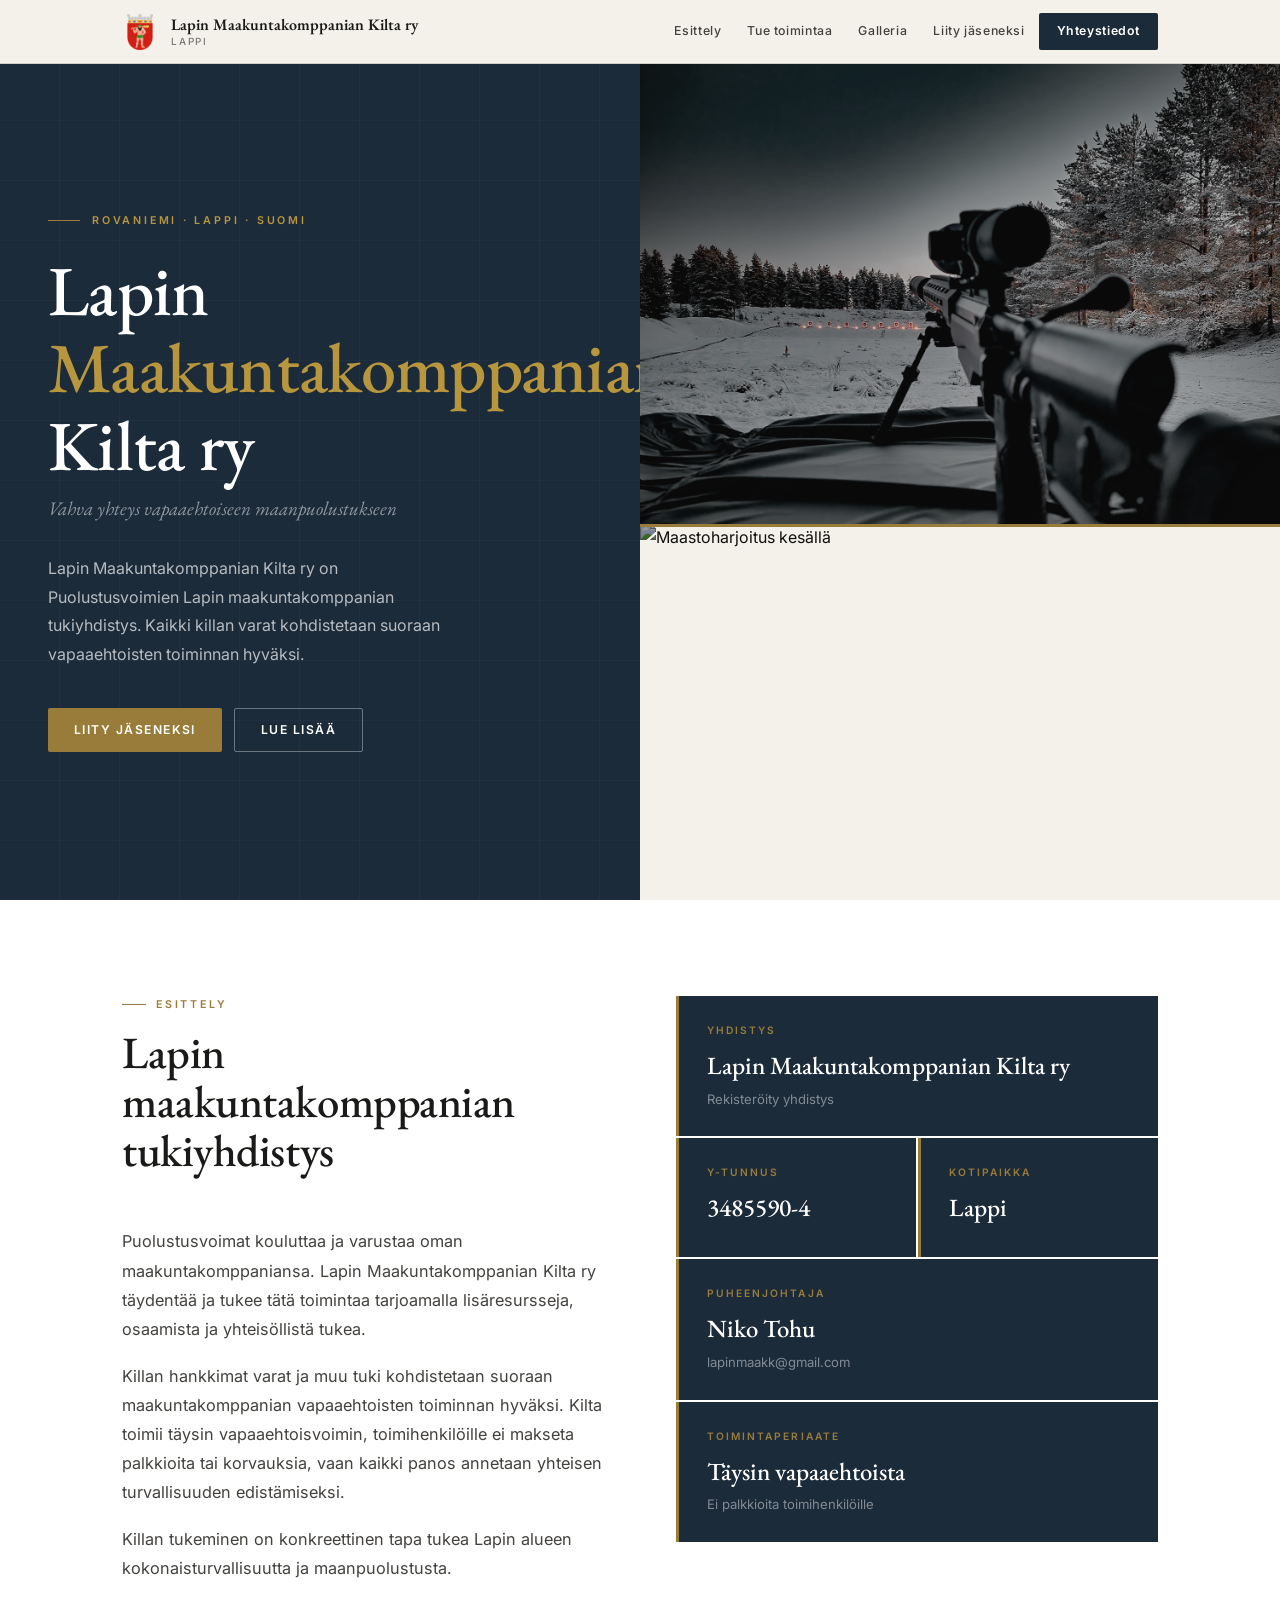
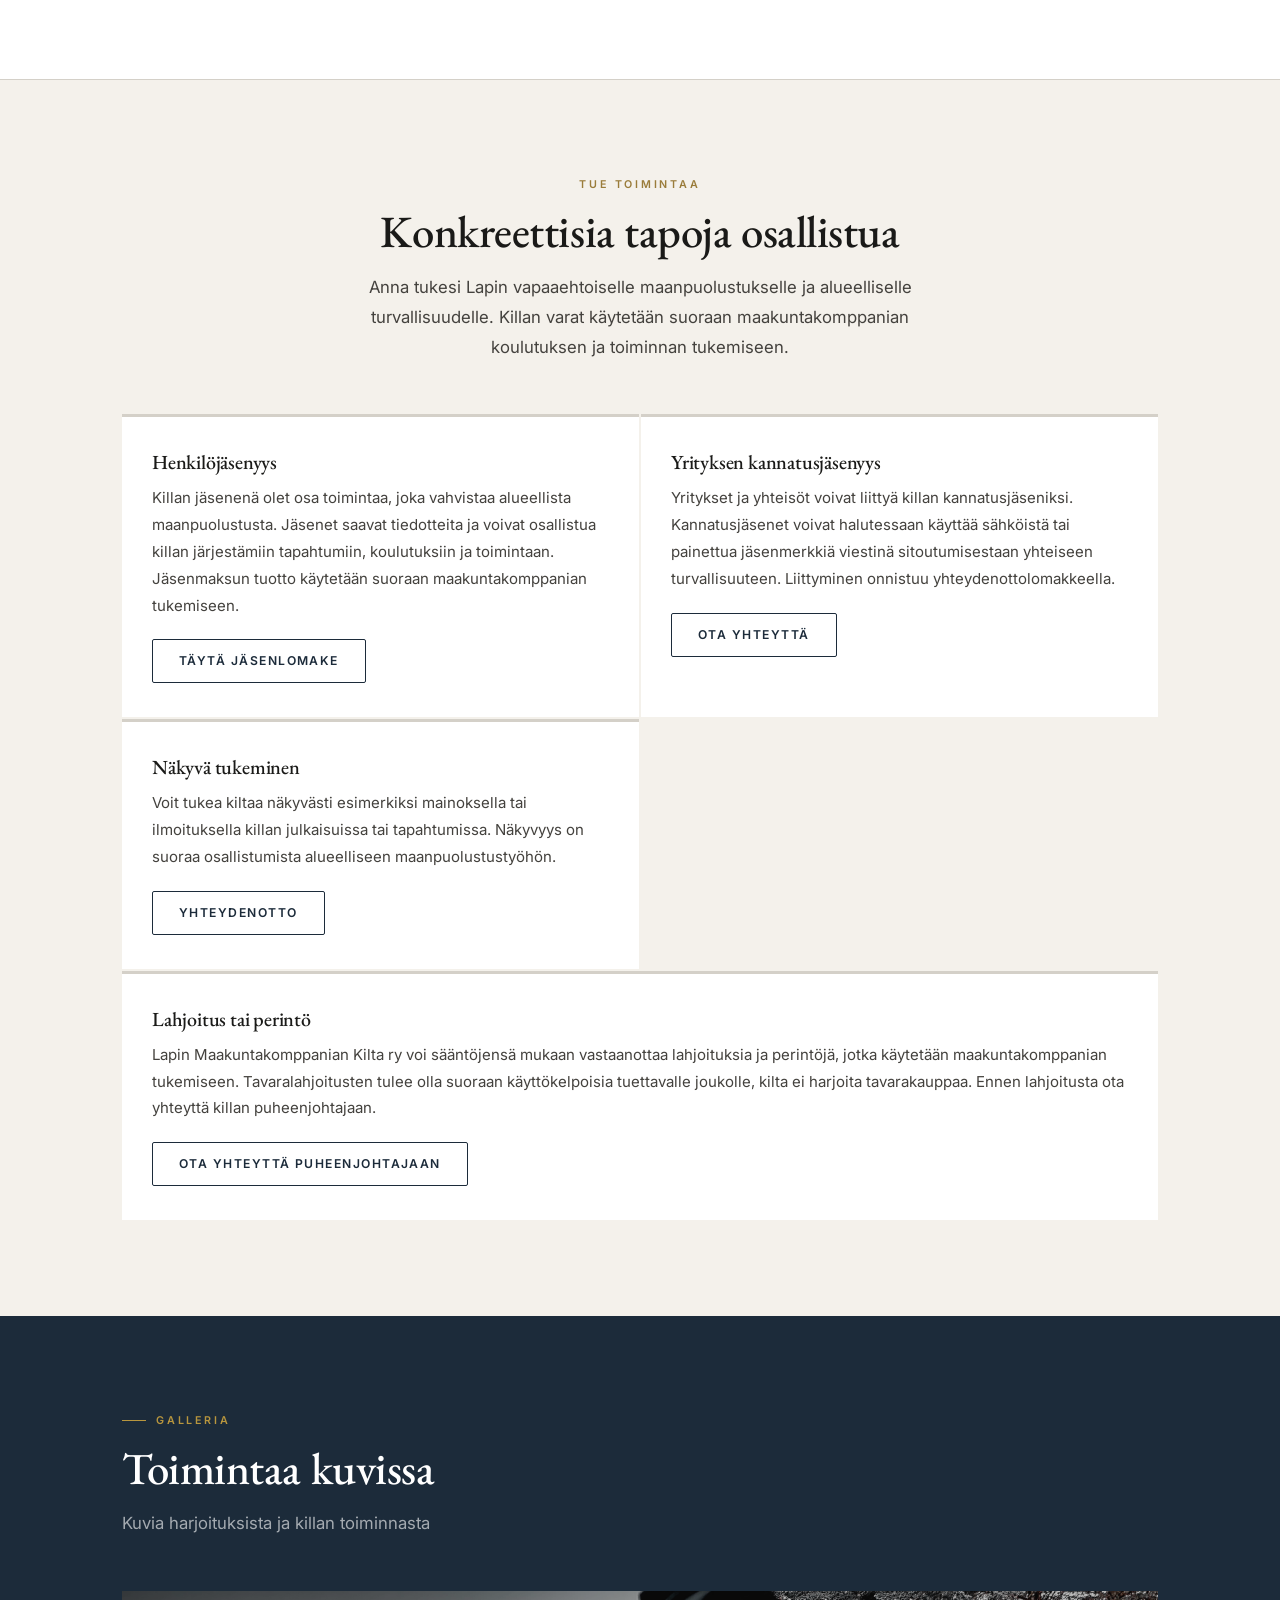
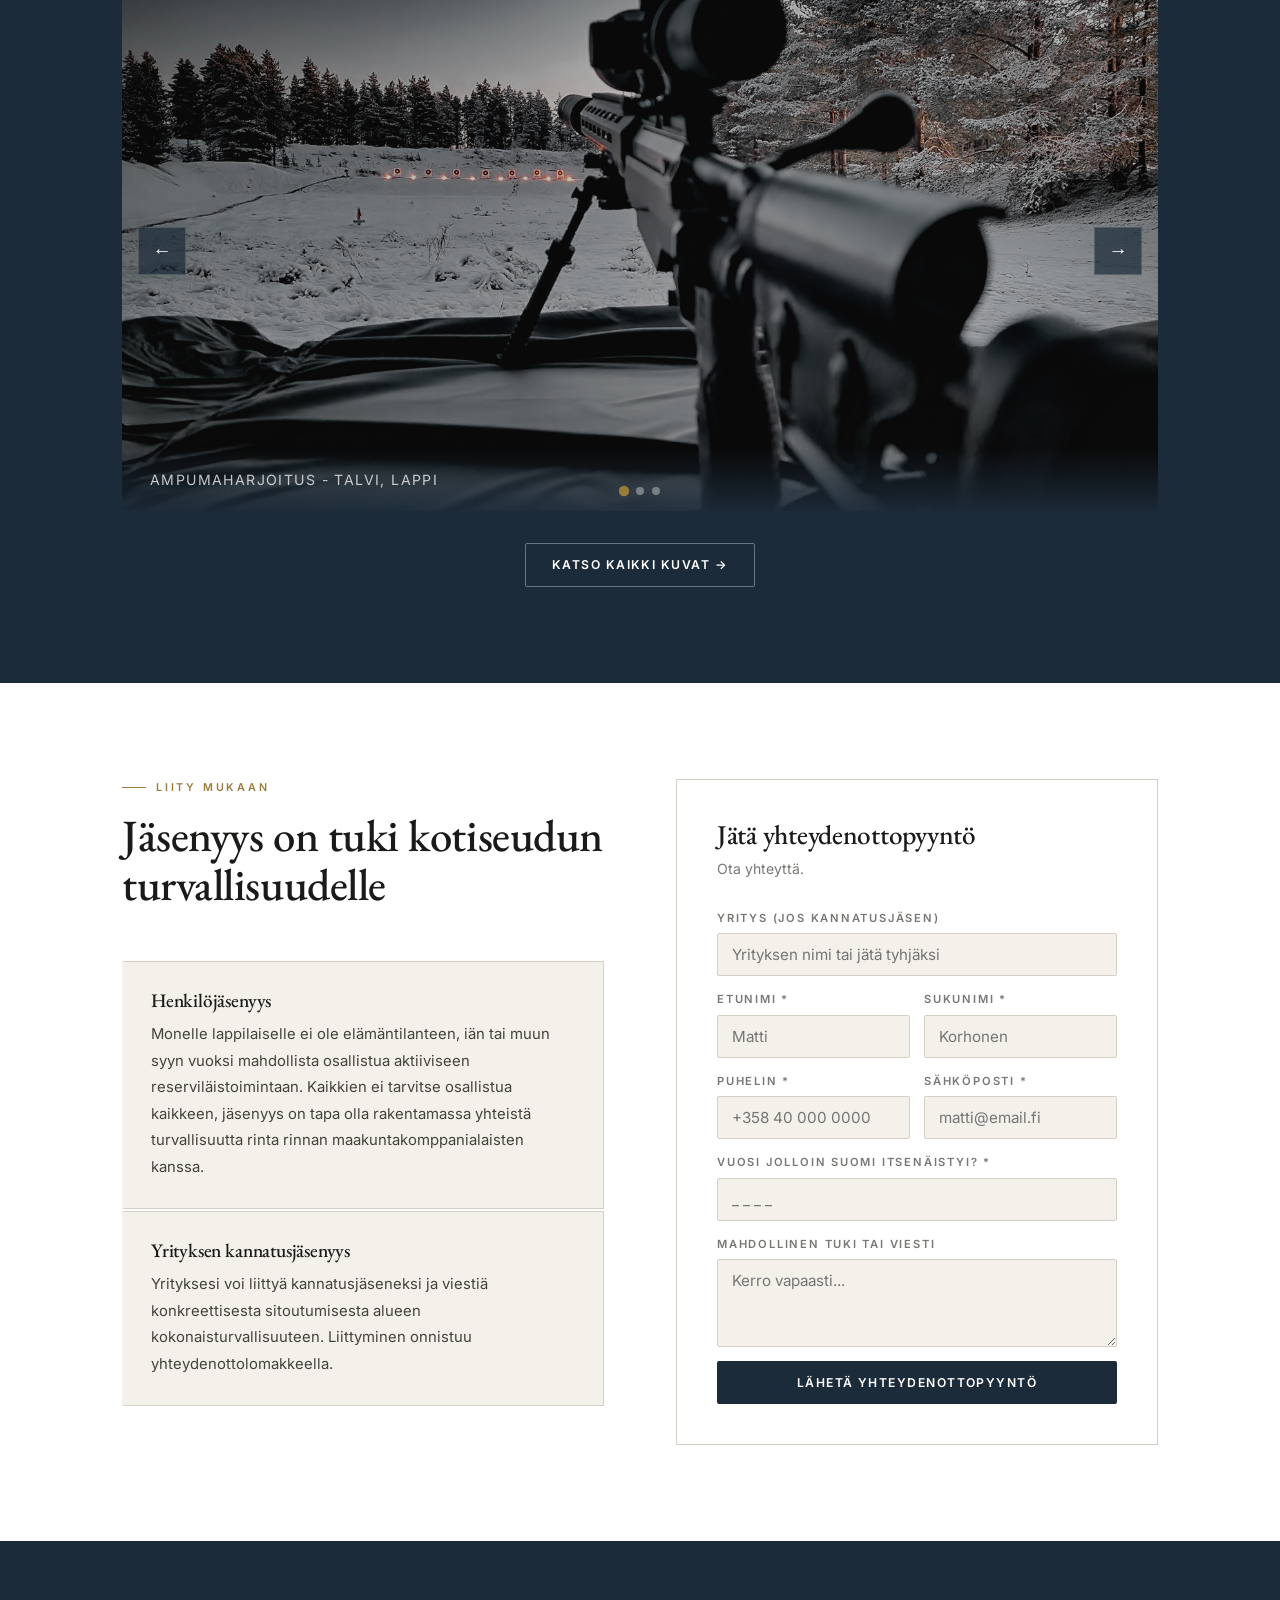
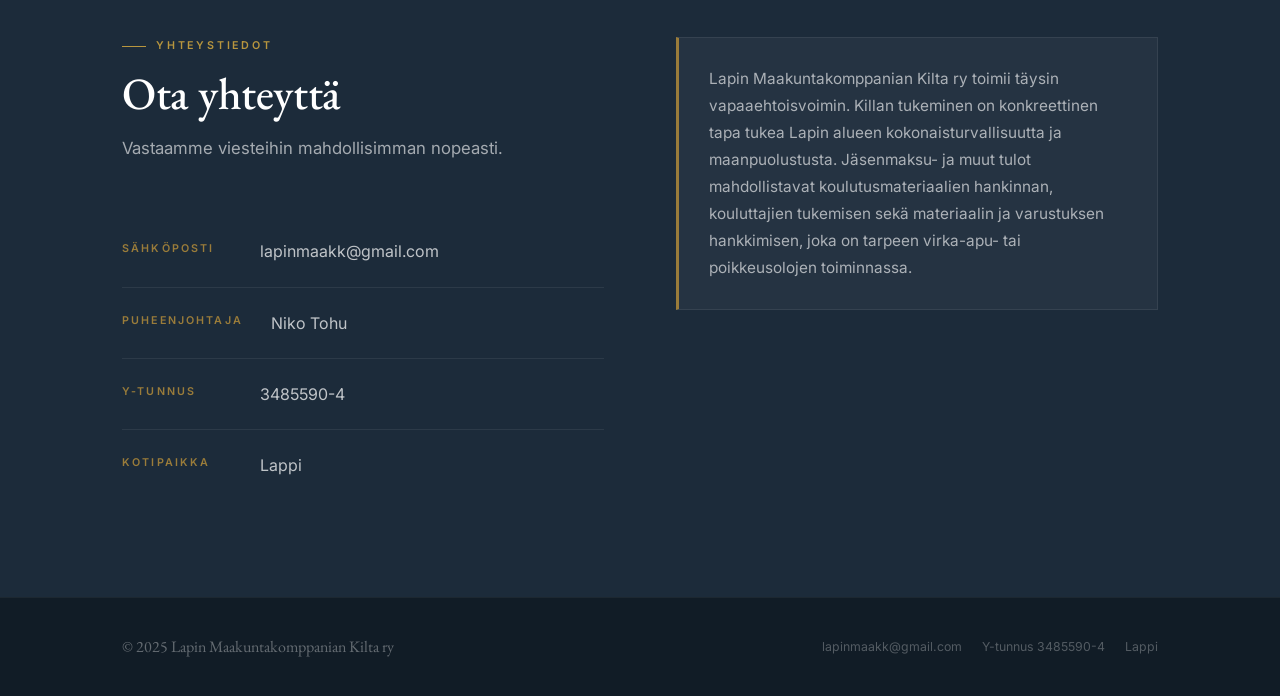
==== index.html @ bb794a8c "Update index.html" ====
<!DOCTYPE html>
<html lang="fi">
<head>
  <meta charset="UTF-8">
  <meta name="viewport" content="width=device-width, initial-scale=1.0">
  <title>Lapin Maakuntakomppanian Kilta ry</title>
  <meta name="description" content="Lapin Maakuntakomppanian Kilta ry on Puolustusvoimien Lapin maakuntakomppanian tukiyhdistys. Tue vapaaehtoista maanpuolustusta Lapissa.">
  <meta name="keywords" content="Lapin Maakuntakomppanian Kilta, maakuntakomppania, maanpuolustus, Lappi, Rovaniemi, reserviläiset, vapaaehtoinen maanpuolustus">
  <meta name="author" content="Lapin Maakuntakomppanian Kilta ry">
  <meta name="robots" content="index, follow">
  <link rel="canonical" href="https://lapinmaakuntakomppania.fi/">
  <meta property="og:type" content="website">
  <meta property="og:url" content="https://lapinmaakuntakomppania.fi/">
  <meta property="og:title" content="Lapin Maakuntakomppanian Kilta ry">
  <meta property="og:description" content="Puolustusvoimien Lapin maakuntakomppanian tukiyhdistys. Vahva yhteys vapaaehtoiseen maanpuolustukseen.">
  <meta property="og:image" content="https://lapinmaakuntakomppania.fi/kuvat/ampumarata-talvi.jpg">
  <meta property="og:locale" content="fi_FI">
  <meta property="og:site_name" content="Lapin Maakuntakomppanian Kilta ry">
  <meta name="twitter:card" content="summary_large_image">
  <meta name="twitter:title" content="Lapin Maakuntakomppanian Kilta ry">
  <meta name="twitter:description" content="Puolustusvoimien Lapin maakuntakomppanian tukiyhdistys. Vahva yhteys vapaaehtoiseen maanpuolustukseen.">
  <meta name="twitter:image" content="https://lapinmaakuntakomppania.fi/kuvat/ampumarata-talvi.jpg">
  <script type="application/ld+json">
  {
    "@context": "https://schema.org",
    "@type": "Organization",
    "name": "Lapin Maakuntakomppanian Kilta ry",
    "url": "https://lapinmaakuntakomppania.fi",
    "logo": "https://lapinmaakuntakomppania.fi/kuvat/lapvaakuna.png",
    "description": "Puolustusvoimien Lapin maakuntakomppanian tukiyhdistys.",
    "email": "lapinmaakk@gmail.com",
    "address": {
      "@type": "PostalAddress",
      "addressRegion": "Lappi",
      "addressCountry": "FI"
    }
  }
  </script>
  <link rel="preconnect" href="https://fonts.googleapis.com">
  <link href="https://fonts.googleapis.com/css2?family=EB+Garamond:ital,wght@0,400;0,500;0,600;1,400;1,500&family=Inter:wght@300;400;500;600&display=swap" rel="stylesheet">
  <link rel="stylesheet" href="css/style.css">
</head>
<body>

<!-- NAV -->
<nav id="nav">
  <div class="nav-in">
    <a href="#hero" class="nav-logo">
      <img src="kuvat/lapvaakuna.png" alt="Lapin vaakuna">
      <div class="nav-logo-text">
        <span class="nav-logo-name">Lapin Maakuntakomppanian Kilta ry</span>
        <span class="nav-logo-sub">Lappi</span>
      </div>
    </a>
    <div class="nav-links">
      <a href="#esittely">Esittely</a>
      <a href="#toiminta">Tue toimintaa</a>
      <a href="galleria.html">Galleria</a>
      <a href="#liity">Liity jäseneksi</a>
      <a href="#yhteystiedot" class="nav-cta">Yhteystiedot</a>
    </div>
    <div class="nav-hbg" id="nav-hbg">
      <span></span><span></span><span></span>
    </div>
  </div>
</nav>

<nav class="mob-nav" id="mob-nav">
  <a href="#esittely">Esittely</a>
  <a href="#toiminta">Tue toimintaa</a>
  <a href="#galleria">Galleria</a>
  <a href="#liity">Liity jäseneksi</a>
  <a href="#yhteystiedot">Yhteystiedot</a>
</nav>

<!-- HERO -->
<section id="hero">
  <div class="hero-left">
    <div class="hero-content">
      <div class="hero-label">Rovaniemi · Lappi · Suomi</div>
      <h1 class="hero-h1">
        Lapin<br>
        <em>Maakuntakomppanian</em>
        Kilta ry
      </h1>
      <p class="hero-tagline">Vahva yhteys vapaaehtoiseen maanpuolustukseen</p>
      <p class="hero-desc">
        Lapin Maakuntakomppanian Kilta ry on Puolustusvoimien Lapin
        maakuntakomppanian tukiyhdistys. Kaikki killan varat kohdistetaan
        suoraan vapaaehtoisten toiminnan hyväksi.
      </p>
      <div class="hero-btns">
        <a href="#liity" class="btn btn-gold">Liity jäseneksi</a>
        <a href="#esittely" class="btn btn-outline-w">Lue lisää</a>
      </div>
    </div>
  </div>
  <div class="hero-right">
    <div class="hero-img-stack">
      <img class="hero-img-top" src="kuvat/ampumarata-talvi.jpg" alt="Ampumarata talvella">
      <div class="hero-img-divider"></div>
      <img class="hero-img-bot" src="kuvat/maasto-kesa.jpg" alt="Maastoharjoitus kesällä">
    </div>
  </div>
</section>

<!-- ESITTELY -->
<section id="esittely" class="section s-white">
  <div class="wrap">
    <div class="g2">
      <div>
        <div class="sh">
          <div class="label">Esittely</div>
          <h2>Lapin maakuntakomppanian tukiyhdistys</h2>
        </div>
        <div class="esittely-text">
          <p class="fade">
            Puolustusvoimat kouluttaa ja varustaa oman maakuntakomppaniansa.
            Lapin Maakuntakomppanian Kilta ry täydentää ja tukee tätä
            toimintaa tarjoamalla lisäresursseja, osaamista ja yhteisöllistä tukea.
          </p>
          <p class="fade">
            Killan hankkimat varat ja muu tuki kohdistetaan suoraan
            maakuntakomppanian vapaaehtoisten toiminnan hyväksi.
            Kilta toimii täysin vapaaehtoisvoimin, toimihenkilöille
            ei makseta palkkioita tai korvauksia, vaan kaikki panos
            annetaan yhteisen turvallisuuden edistämiseksi.
          </p>
          <p class="fade">
            Killan tukeminen on konkreettinen tapa tukea Lapin alueen
            kokonaisturvallisuutta ja maanpuolustusta.
          </p>
        </div>
      </div>
      <div class="side-cards fade">
        <div class="scard">
          <div class="scard-label">Yhdistys</div>
          <div class="scard-val">Lapin Maakuntakomppanian Kilta ry</div>
          <div class="scard-sub">Rekisteröity yhdistys</div>
        </div>
        <div class="scard-row">
          <div class="scard">
            <div class="scard-label">Y-tunnus</div>
            <div class="scard-val">3485590-4</div>
          </div>
          <div class="scard">
            <div class="scard-label">Kotipaikka</div>
            <div class="scard-val">Lappi</div>
          </div>
        </div>
        <div class="scard">
          <div class="scard-label">Puheenjohtaja</div>
          <div class="scard-val">Niko Tohu</div>
          <div class="scard-sub">lapinmaakk@gmail.com</div>
        </div>
        <div class="scard">
          <div class="scard-label">Toimintaperiaate</div>
          <div class="scard-val">Täysin vapaaehtoista</div>
          <div class="scard-sub">Ei palkkioita toimihenkilöille</div>
        </div>
      </div>
    </div>
  </div>
</section>

<hr class="rule">

<!-- TOIMINTA -->
<section id="toiminta" class="section s-snow">
  <div class="wrap">
    <div class="sh center">
      <div class="label center">Tue toimintaa</div>
      <h2>Konkreettisia tapoja osallistua</h2>
      <p>
        Anna tukesi Lapin vapaaehtoiselle maanpuolustukselle ja
        alueelliselle turvallisuudelle. Killan varat käytetään
        suoraan maakuntakomppanian koulutuksen ja toiminnan tukemiseen.
      </p>
    </div>
    <div class="toiminta-grid">
      <div class="tblock fade">
        <h3>Henkilöjäsenyys</h3>
        <p>
          Killan jäsenenä olet osa toimintaa, joka vahvistaa alueellista
          maanpuolustusta. Jäsenet saavat tiedotteita ja voivat osallistua
          killan järjestämiin tapahtumiin, koulutuksiin ja toimintaan.
          Jäsenmaksun tuotto käytetään suoraan maakuntakomppanian tukemiseen.
        </p>
        <a href="#liity" class="btn btn-outline">Täytä jäsenlomake</a>
      </div>
      <div class="tblock fade">
        <h3>Yrityksen kannatusjäsenyys</h3>
        <p>
          Yritykset ja yhteisöt voivat liittyä killan kannatusjäseniksi.
          Kannatusjäsenet voivat halutessaan käyttää sähköistä tai painettua
          jäsenmerkkiä viestinä sitoutumisestaan yhteiseen turvallisuuteen.
          Liittyminen onnistuu yhteydenottolomakkeella.
        </p>
        <a href="#liity" class="btn btn-outline">Ota yhteyttä</a>
      </div>
      <div class="tblock fade">
        <h3>Näkyvä tukeminen</h3>
        <p>
          Voit tukea kiltaa näkyvästi esimerkiksi mainoksella tai
          ilmoituksella killan julkaisuissa tai tapahtumissa. Näkyvyys on
          suoraa osallistumista alueelliseen maanpuolustustyöhön.
        </p>
        <a href="#yhteystiedot" class="btn btn-outline">Yhteydenotto</a>
      </div>
      <div class="tblock fade">
        <h3>Lahjoitus tai perintö</h3>
        <p>
          Lapin Maakuntakomppanian Kilta ry voi sääntöjensä mukaan vastaanottaa
          lahjoituksia ja perintöjä, jotka käytetään maakuntakomppanian
          tukemiseen. Tavaralahjoitusten tulee olla suoraan käyttökelpoisia
          tuettavalle joukolle, kilta ei harjoita tavarakauppaa.
          Ennen lahjoitusta ota yhteyttä killan puheenjohtajaan.
        </p>
        <a href="#yhteystiedot" class="btn btn-outline">Ota yhteyttä puheenjohtajaan</a>
      </div>
    </div>
  </div>
</section>

<!-- GALLERIA -->
<section id="galleria" class="section s-navy">
  <div class="wrap">
    <div class="sh light">
      <div class="label light">Galleria</div>
      <h2>Toimintaa kuvissa</h2>
      <p>Kuvia harjoituksista ja killan toiminnasta</p>
    </div>

    <!-- SLIDESHOW -->
    <div class="slideshow">
      <div class="slideshow-track" id="slideshow-track">
        <div class="slide active" data-index="0">
          <img src="kuvat/ampumarata-talvi.jpg" alt="Ampumaharjoitus talvella">
          <div class="slide-caption">Ampumaharjoitus - talvi, Lappi</div>
        </div>
        <div class="slide" data-index="1">
          <img src="kuvat/maasto-kesa.jpg" alt="Maastoharjoitus kesällä">
          <div class="slide-caption">Maastoharjoitus - kesä, Lappi</div>
        </div>
        <div class="slide" data-index="2">
          <img src="kuvat/pkm.jpg" alt="Konekivääri">
          <div class="slide-caption">Raskas ase - harjoitus, Lappi</div>
        </div>
      </div>
      <button class="slide-btn slide-prev" id="slide-prev" aria-label="Edellinen">&#8592;</button>
      <button class="slide-btn slide-next" id="slide-next" aria-label="Seuraava">&#8594;</button>
      <div class="slide-dots" id="slide-dots">
        <button class="dot active" data-dot="0"></button>
        <button class="dot" data-dot="1"></button>
        <button class="dot" data-dot="2"></button>
      </div>
    </div>

    <div style="text-align:center; margin-top:32px;">
      <a href="galleria.html" class="btn btn-outline-w">Katso kaikki kuvat &#8594;</a>
    </div>
  </div>
</section>

<!-- LIITY -->
<section id="liity" class="section s-white">
  <div class="wrap">
    <div class="g2">
      <div>
        <div class="sh">
          <div class="label">Liity mukaan</div>
          <h2>Jäsenyys on tuki kotiseudun turvallisuudelle</h2>
        </div>
        <div class="liity-cards">
          <div class="lcard fade">
            <h3>Henkilöjäsenyys</h3>
            <p>
              Monelle lappilaiselle ei ole elämäntilanteen, iän tai
              muun syyn vuoksi mahdollista osallistua aktiiviseen
              reserviläistoimintaan. Kaikkien ei tarvitse osallistua
              kaikkeen, jäsenyys on tapa olla rakentamassa
              yhteistä turvallisuutta rinta rinnan
              maakuntakomppanialaisten kanssa.
            </p>
          </div>
          <div class="lcard fade">
            <h3>Yrityksen kannatusjäsenyys</h3>
            <p>
              Yrityksesi voi liittyä kannatusjäseneksi ja viestiä
              konkreettisesta sitoutumisesta alueen kokonaisturvallisuuteen.
              Liittyminen onnistuu yhteydenottolomakkeella.
            </p>
          </div>
        </div>
      </div>
      <div class="form-side fade">
        <h3>Jätä yhteydenottopyyntö</h3>
        <p class="form-sub">Ota yhteyttä.</p>
        <form class="form" action="https://api.web3forms.com/submit" method="POST">
          <input type="hidden" name="access_key" value="9f4e78cb-9a2d-4c23-839c-17b683efbeee">
          <input type="hidden" name="subject" value="Yhteydenottopyyntö - Lapin Maakuntakomppanian Kilta">
          <input type="hidden" name="redirect" value="https://lapinmaakuntakomppania.fi/kiitos.html">
          <input type="checkbox" name="botcheck" style="display:none">
          <div class="fg">
            <label for="yritys">Yritys (jos kannatusjäsen)</label>
            <input type="text" id="yritys" name="yritys" placeholder="Yrityksen nimi tai jätä tyhjäksi">
          </div>
          <div class="frow">
            <div class="fg">
              <label for="etunimi">Etunimi *</label>
              <input type="text" id="etunimi" name="etunimi" required placeholder="Matti">
            </div>
            <div class="fg">
              <label for="sukunimi">Sukunimi *</label>
              <input type="text" id="sukunimi" name="sukunimi" required placeholder="Korhonen">
            </div>
          </div>
          <div class="frow">
            <div class="fg">
              <label for="puhelin">Puhelin *</label>
              <input type="tel" id="puhelin" name="puhelin" required placeholder="+358 40 000 0000">
            </div>
            <div class="fg">
              <label for="email">Sähköposti *</label>
              <input type="email" id="email" name="email" required placeholder="matti@email.fi">
            </div>
          </div>
          <div class="fg">
            <label for="vuosi">Vuosi jolloin Suomi itsenäistyi? *</label>
            <input type="text" id="vuosi" name="vuosi" required pattern="1917" placeholder="_ _ _ _" title="Väärä vuosi">
          </div>
          <div class="fg">
            <label for="tuki">Mahdollinen tuki tai viesti</label>
            <textarea id="tuki" name="tuki" placeholder="Kerro vapaasti..."></textarea>
          </div>
          <button type="submit" class="btn btn-navy" style="width:100%;padding:14px 0;">
            Lähetä yhteydenottopyyntö
          </button>
        </form>
      </div>
    </div>
  </div>
</section>

<!-- YHTEYSTIEDOT -->
<section id="yhteystiedot" class="section s-navy">
  <div class="wrap">
    <div class="g2">
      <div>
        <div class="sh light">
          <div class="label light">Yhteystiedot</div>
          <h2>Ota yhteyttä</h2>
          <p>Vastaamme viesteihin mahdollisimman nopeasti.</p>
        </div>
        <div class="yt-items">
          <div class="yt-item fade">
            <span class="yt-key">Sähköposti</span>
            <span class="yt-val">
              <a href="mailto:lapinmaakk@gmail.com">lapinmaakk@gmail.com</a>
            </span>
          </div>
          <div class="yt-item fade">
            <span class="yt-key">Puheenjohtaja</span>
            <span class="yt-val">Niko Tohu</span>
          </div>
          <div class="yt-item fade">
            <span class="yt-key">Y-tunnus</span>
            <span class="yt-val">3485590-4</span>
          </div>
          <div class="yt-item fade">
            <span class="yt-key">Kotipaikka</span>
            <span class="yt-val">Lappi</span>
          </div>
        </div>
      </div>
      <div class="fade">
        <div class="yt-note">
          <p>
            Lapin Maakuntakomppanian Kilta ry toimii täysin vapaaehtoisvoimin.
            Killan tukeminen on konkreettinen tapa tukea Lapin alueen
            kokonaisturvallisuutta ja maanpuolustusta. Jäsenmaksu- ja muut tulot
            mahdollistavat koulutusmateriaalien hankinnan, kouluttajien tukemisen
            sekä materiaalin ja varustuksen hankkimisen, joka on tarpeen
            virka-apu- tai poikkeusolojen toiminnassa.
          </p>
        </div>
      </div>
    </div>
  </div>
</section>

<!-- FOOTER -->
<footer>
  <div class="ft-in">
    <span class="ft-left">
      © 2025 Lapin Maakuntakomppanian Kilta ry
    </span>
    <div class="ft-right">
      <a href="mailto:lapinmaakk@gmail.com">lapinmaakk@gmail.com</a>
      <span>Y-tunnus 3485590-4</span>
      <span>Lappi</span>
    </div>
  </div>
</footer>

<!-- LIGHTBOX -->
<div id="lightbox">
  <div class="lb-close" id="lb-close">&#x2715;</div>
  <img id="lb-img" src="kuvat/lapvaakuna.png" alt="" style="display:none;">
  <div class="lb-caption" id="lb-caption"></div>
</div>

<script src="js/main.js"></script>
</body>
</html>
---- css/style.css ----
@import url('https://fonts.googleapis.com/css2?family=EB+Garamond:ital,wght@0,400;0,500;0,600;1,400;1,500&family=Inter:wght@300;400;500;600&display=swap');

/*  TOKENS */
:root {
  --ink:      #1a1a18;
  --ink2:     #44423e;
  --ink3:     #7a7875;
  --line:     #d4d0c8;
  --line2:    #e8e4dc;
  --snow:     #f4f1eb;
  --white:    #ffffff;
  --gold:     #9a7c3a;
  --gold-l:   #b8963e;
  --gold-bg:  #f5efe0;
  --navy:     #1c2b3a;
  --navy2:    #243447;
  --navy3:    #2e4157;
  --nav-h:    64px;
  --max-w:    1100px;
}

/* RESET */
*, *::before, *::after { box-sizing: border-box; margin: 0; padding: 0; }
html { scroll-behavior: smooth; font-size: 16px; }
body {
  background: var(--snow);
  color: var(--ink);
  font-family: 'Inter', system-ui, sans-serif;
  font-weight: 400;
  line-height: 1.65;
  overflow-x: hidden;
}
a { color: inherit; text-decoration: none; }
img { max-width: 100%; display: block; }
ul { list-style: none; }

::-webkit-scrollbar { width: 5px; }
::-webkit-scrollbar-track { background: var(--navy); }
::-webkit-scrollbar-thumb { background: var(--gold); border-radius: 2px; }

/* TYPOGRAPHY */
h1, h2, h3 {
  font-family: 'EB Garamond', Georgia, serif;
  font-weight: 500;
  letter-spacing: -0.01em;
  line-height: 1.1;
}
h1 { font-size: clamp(2.8rem, 5.5vw, 4.8rem); }
h2 { font-size: clamp(1.9rem, 3.5vw, 3.1rem); }
h3 { font-size: clamp(1.3rem, 2vw, 1.7rem); }
p  { color: var(--ink2); line-height: 1.78; }

.label {
  font-size: 0.67rem;
  font-weight: 600;
  letter-spacing: 0.26em;
  text-transform: uppercase;
  color: var(--gold);
  display: flex;
  align-items: center;
  gap: 10px;
}
.label::before {
  content: '';
  display: block;
  width: 24px;
  height: 1px;
  background: var(--gold);
  flex-shrink: 0;
}
.label.center { justify-content: center; }
.label.center::before { display: none; }
.label.light { color: var(--gold-l); }
.label.light::before { background: var(--gold-l); }

/* LAYOUT */
.wrap { max-width: var(--max-w); margin: 0 auto; padding: 0 32px; }
.section { padding: 96px 0; }
.s-white  { background: var(--white); }
.s-snow   { background: var(--snow); }
.s-mid    { background: #eae6de; }
.s-navy   { background: var(--navy); }

.g2 { display: grid; grid-template-columns: 1fr 1fr; gap: 72px; align-items: start; }
.g3 { display: grid; grid-template-columns: repeat(3, 1fr); gap: 24px; }

.sh { margin-bottom: 52px; }
.sh .label { margin-bottom: 14px; }
.sh h2 { margin-bottom: 16px; color: var(--ink); }
.sh p  { max-width: 560px; font-size: 1.05rem; }
.sh.light h2 { color: #fff; }
.sh.light p  { color: rgba(255,255,255,0.6); }
.sh.center { text-align: center; }
.sh.center p { margin: 0 auto; }

hr.rule { border: none; border-top: 1px solid var(--line); }

/* BUTTONS */
.btn {
  display: inline-flex;
  align-items: center;
  justify-content: center;
  gap: 8px;
  padding: 11px 26px;
  font-family: 'Inter', sans-serif;
  font-size: 0.76rem;
  font-weight: 600;
  letter-spacing: 0.12em;
  text-transform: uppercase;
  border: none;
  cursor: pointer;
  transition: all 0.2s;
  text-decoration: none;
  border-radius: 2px;
  white-space: nowrap;
}
.btn-gold    { background: var(--gold);  color: #fff; }
.btn-gold:hover { background: var(--gold-l); transform: translateY(-1px); }
.btn-navy    { background: var(--navy);  color: #fff; }
.btn-navy:hover { background: var(--navy2); transform: translateY(-1px); }
.btn-outline {
  background: transparent;
  color: var(--navy);
  border: 1px solid var(--navy);
}
.btn-outline:hover { background: var(--navy); color: #fff; }
.btn-outline-w {
  background: transparent;
  color: #fff;
  border: 1px solid rgba(255,255,255,0.35);
}
.btn-outline-w:hover { border-color: var(--gold-l); color: var(--gold-l); }

/* NAV */
#nav {
  position: fixed;
  top: 0; left: 0; right: 0;
  height: var(--nav-h);
  z-index: 200;
  background: rgba(244,241,235,0.96);
  backdrop-filter: blur(12px);
  border-bottom: 1px solid var(--line);
  transition: box-shadow 0.3s;
}
#nav.scrolled { box-shadow: 0 2px 24px rgba(0,0,0,0.07); }
.nav-in {
  max-width: var(--max-w);
  margin: 0 auto;
  padding: 0 32px;
  height: 100%;
  display: flex;
  align-items: center;
  justify-content: space-between;
  gap: 24px;
}
.nav-logo { display: flex; align-items: center; gap: 13px; }
.nav-logo img { width: 36px; height: 36px; object-fit: contain; flex-shrink: 0; }
.nav-logo-text { display: flex; flex-direction: column; line-height: 1.25; }
.nav-logo-name {
  font-family: 'EB Garamond', Georgia, serif;
  font-size: 1rem;
  font-weight: 600;
  color: var(--ink);
}
.nav-logo-sub {
  font-size: 0.62rem;
  font-weight: 500;
  letter-spacing: 0.18em;
  text-transform: uppercase;
  color: var(--ink3);
}
.nav-links { display: flex; align-items: center; gap: 2px; }
.nav-links a {
  font-size: 0.77rem;
  font-weight: 500;
  letter-spacing: 0.05em;
  color: var(--ink2);
  padding: 7px 12px;
  border-radius: 3px;
  transition: color 0.2s, background 0.2s;
}
.nav-links a:hover { color: var(--ink); background: var(--line2); }
.nav-links a.active { color: var(--ink); }
.nav-cta {
  background: var(--navy) !important;
  color: #fff !important;
  padding: 8px 18px !important;
  border-radius: 2px !important;
  font-weight: 600 !important;
}
.nav-cta:hover { background: var(--navy2) !important; }
.nav-hbg {
  display: none;
  flex-direction: column;
  gap: 5px;
  cursor: pointer;
  padding: 8px;
}
.nav-hbg span {
  display: block;
  width: 22px;
  height: 2px;
  background: var(--ink);
  transition: all 0.3s;
}
.mob-nav {
  display: none;
  position: fixed;
  inset: 0;
  z-index: 190;
  background: rgba(244,241,235,0.98);
  flex-direction: column;
  align-items: center;
  justify-content: center;
  gap: 6px;
  padding-top: var(--nav-h);
}
.mob-nav.open { display: flex; }
.mob-nav a {
  font-family: 'EB Garamond', Georgia, serif;
  font-size: 2.2rem;
  font-weight: 500;
  color: var(--ink2);
  padding: 10px 32px;
  transition: color 0.2s;
}
.mob-nav a:hover { color: var(--gold); }

/* HERO  */
#hero {
  min-height: 100vh;
  display: grid;
  grid-template-columns: 1fr 1fr;
  padding-top: var(--nav-h);
  overflow: hidden;
  position: relative;
}
.hero-left {
  background: var(--navy);
  display: flex;
  align-items: center;
  padding: 80px 64px 80px 48px;
  position: relative;
  overflow: hidden;
}
.hero-left::before {
  content: '';
  position: absolute;
  top: 0; left: 0; right: 0; bottom: 0;
  background:
    repeating-linear-gradient(
      0deg,
      transparent,
      transparent 59px,
      rgba(255,255,255,0.025) 59px,
      rgba(255,255,255,0.025) 60px
    ),
    repeating-linear-gradient(
      90deg,
      transparent,
      transparent 59px,
      rgba(255,255,255,0.025) 59px,
      rgba(255,255,255,0.025) 60px
    );
  pointer-events: none;
}
.hero-content { position: relative; }
.hero-label {
  font-size: 0.67rem;
  font-weight: 600;
  letter-spacing: 0.26em;
  text-transform: uppercase;
  color: var(--gold-l);
  display: flex;
  align-items: center;
  gap: 12px;
  margin-bottom: 22px;
}
.hero-label::before {
  content: '';
  display: block;
  width: 32px;
  height: 1px;
  background: var(--gold);
}
.hero-h1 { color: #fff; margin-bottom: 8px; }
.hero-h1 em { color: var(--gold-l); font-style: normal; display: block; }
.hero-tagline {
  font-family: 'EB Garamond', Georgia, serif;
  font-style: italic;
  font-size: 1.2rem;
  color: rgba(255,255,255,0.5);
  margin-bottom: 28px;
}
.hero-desc {
  font-size: 1rem;
  color: rgba(255,255,255,0.68);
  line-height: 1.78;
  max-width: 420px;
  margin-bottom: 40px;
}
.hero-btns { display: flex; gap: 12px; flex-wrap: wrap; }

.hero-right {
  position: relative;
  overflow: hidden;
}
.hero-img-stack {
  position: absolute;
  inset: 0;
}
.hero-img-top {
  width: 100%;
  height: 55%;
  object-fit: cover;
  object-position: center 30%;
  display: block;
  filter: brightness(0.75);
  transition: filter 0.4s;
}
.hero-img-bot {
  width: 100%;
  height: 45%;
  object-fit: cover;
  object-position: center 60%;
  display: block;
  filter: brightness(0.6);
  transition: filter 0.4s;
}
.hero-img-divider {
  position: absolute;
  top: 55%;
  left: 0;
  right: 0;
  height: 3px;
  background: var(--gold);
  z-index: 2;
}
.hero-right:hover .hero-img-top,
.hero-right:hover .hero-img-bot { filter: brightness(0.85); }

/* ── ESITTELY ────────────────────────────── */
.esittely-text p { font-size: 1.02rem; margin-bottom: 18px; }
.esittely-text p:last-child { margin-bottom: 0; }

.side-cards { display: flex; flex-direction: column; gap: 2px; }
.scard {
  background: var(--navy);
  padding: 26px 28px;
  border-left: 3px solid var(--gold);
  transition: background 0.2s;
}
.scard:hover { background: var(--navy2); }
.scard-label {
  font-size: 0.64rem;
  font-weight: 600;
  letter-spacing: 0.2em;
  text-transform: uppercase;
  color: var(--gold);
  margin-bottom: 6px;
}
.scard-val {
  font-family: 'EB Garamond', Georgia, serif;
  font-size: 1.55rem;
  font-weight: 500;
  color: #fff;
  margin-bottom: 3px;
}
.scard-sub { font-size: 0.82rem; color: rgba(255,255,255,0.45); }
.scard-row { display: grid; grid-template-columns: 1fr 1fr; gap: 2px; }

/* TOIMINTA */
.toiminta-grid { display: grid; grid-template-columns: 1fr 1fr; gap: 2px; }
.tblock {
  background: var(--white);
  padding: 34px 30px;
  border-top: 3px solid var(--line);
  transition: border-top-color 0.25s;
}
.tblock:hover { border-top-color: var(--gold); }
.tblock:last-child { grid-column: span 2; }
.tblock h3 { color: var(--ink); margin-bottom: 12px; font-size: 1.25rem; }
.tblock p  { font-size: 0.94rem; margin-bottom: 20px; }

/* GALLERY */
.gallery-grid {
  display: grid;
  grid-template-columns: repeat(3, 1fr);
  grid-auto-rows: 280px;
  gap: 3px;
}
.gal-item { position: relative; overflow: hidden; cursor: pointer; }
.gal-item.tall { grid-row: span 2; }
.gal-item img {
  width: 100%;
  height: 100%;
  object-fit: cover;
  display: block;
  transition: transform 0.6s, filter 0.35s;
  filter: brightness(0.72) saturate(0.8);
}
.gal-item:hover img {
  transform: scale(1.05);
  filter: brightness(0.88) saturate(1);
}
.gal-overlay {
  position: absolute;
  inset: 0;
  background: linear-gradient(to top, rgba(28,43,58,0.88) 0%, transparent 55%);
  display: flex;
  flex-direction: column;
  justify-content: flex-end;
  padding: 22px;
  opacity: 0;
  transition: opacity 0.3s;
}
.gal-item:hover .gal-overlay { opacity: 1; }
.gal-overlay h4 {
  font-family: 'EB Garamond', Georgia, serif;
  font-size: 1.15rem;
  font-weight: 500;
  color: #fff;
  margin-bottom: 3px;
}
.gal-overlay span {
  font-size: 0.72rem;
  letter-spacing: 0.1em;
  text-transform: uppercase;
  color: var(--gold-l);
}

/* LIGHTBOX */
#lightbox {
  position: fixed;
  inset: 0;
  z-index: 300;
  background: rgba(10,14,18,0.97);
  display: none;
  align-items: center;
  justify-content: center;
  padding: 24px;
}
#lightbox.open { display: flex; }
#lightbox img {
  max-width: 90vw;
  max-height: 88vh;
  object-fit: contain;
  display: block;
}
.lb-close {
  position: fixed;
  top: 20px;
  right: 24px;
  color: #fff;
  font-size: 1.5rem;
  font-family: 'Inter', sans-serif;
  font-weight: 300;
  cursor: pointer;
  width: 44px;
  height: 44px;
  display: flex;
  align-items: center;
  justify-content: center;
  border: 1px solid rgba(255,255,255,0.2);
  transition: all 0.2s;
}
.lb-close:hover { background: var(--gold); border-color: var(--gold); }
.lb-caption {
  position: fixed;
  bottom: 24px;
  left: 50%;
  transform: translateX(-50%);
  font-size: 0.8rem;
  letter-spacing: 0.14em;
  text-transform: uppercase;
  color: rgba(255,255,255,0.5);
  white-space: nowrap;
}

/* LIITY */
.liity-cards { display: flex; flex-direction: column; gap: 2px; }
.lcard {
  background: var(--snow);
  border: 1px solid var(--line);
  border-left: 3px solid transparent;
  padding: 28px 26px;
  transition: border-left-color 0.25s, background 0.25s;
}
.lcard:hover { border-left-color: var(--gold); background: #fff; }
.lcard h3 { font-size: 1.2rem; color: var(--ink); margin-bottom: 10px; }
.lcard p  { font-size: 0.93rem; }

.form-side {
  background: var(--white);
  border: 1px solid var(--line);
  padding: 40px;
}
.form-side h3 {
  font-family: 'EB Garamond', Georgia, serif;
  font-size: 1.7rem;
  font-weight: 500;
  color: var(--ink);
  margin-bottom: 6px;
}
.form-sub { font-size: 0.88rem; color: var(--ink3); margin-bottom: 28px; }
.form { display: flex; flex-direction: column; gap: 14px; }
.frow { display: grid; grid-template-columns: 1fr 1fr; gap: 14px; }
.fg { display: flex; flex-direction: column; gap: 6px; }
.fg label {
  font-size: 0.7rem;
  font-weight: 600;
  letter-spacing: 0.16em;
  text-transform: uppercase;
  color: var(--ink3);
}
.fg input, .fg select, .fg textarea {
  background: var(--snow);
  border: 1px solid var(--line);
  color: var(--ink);
  padding: 11px 14px;
  font-family: 'Inter', sans-serif;
  font-size: 0.95rem;
  transition: border-color 0.2s, background 0.2s;
  outline: none;
  width: 100%;
  border-radius: 2px;
  -webkit-appearance: none;
  appearance: none;
}
.fg input:focus, .fg select:focus, .fg textarea:focus {
  border-color: var(--navy);
  background: var(--white);
}
.fg textarea { resize: vertical; min-height: 88px; }
.fg select option { background: var(--white); }
.form-ok {
  display: none;
  padding: 18px;
  background: #eef5ec;
  border: 1px solid #9eca8e;
  color: #2d6e1f;
  text-align: center;
  font-weight: 600;
  font-size: 0.95rem;
  border-radius: 2px;
  margin-top: 4px;
}

/* YHTEYSTIEDOT */
.yt-items { display: flex; flex-direction: column; }
.yt-item {
  display: flex;
  gap: 28px;
  align-items: flex-start;
  padding: 22px 0;
  border-bottom: 1px solid rgba(255,255,255,0.07);
}
.yt-item:last-child { border-bottom: none; }
.yt-key {
  font-size: 0.67rem;
  font-weight: 600;
  letter-spacing: 0.2em;
  text-transform: uppercase;
  color: var(--gold);
  min-width: 110px;
  padding-top: 2px;
  flex-shrink: 0;
}
.yt-val { font-size: 1rem; color: rgba(255,255,255,0.72); }
.yt-val a { color: rgba(255,255,255,0.72); transition: color 0.2s; }
.yt-val a:hover { color: var(--gold-l); }
.yt-note {
  background: rgba(255,255,255,0.04);
  border: 1px solid rgba(255,255,255,0.07);
  border-left: 3px solid var(--gold);
  padding: 28px 30px;
}
.yt-note p { font-size: 0.96rem; color: rgba(255,255,255,0.62); line-height: 1.75; }

/* FOOTER */
footer {
  background: #111c26;
  border-top: 1px solid rgba(255,255,255,0.05);
  padding: 36px 0;
}
.ft-in {
  max-width: var(--max-w);
  margin: 0 auto;
  padding: 0 32px;
  display: flex;
  justify-content: space-between;
  align-items: center;
  gap: 20px;
  flex-wrap: wrap;
}
.ft-left {
  font-family: 'EB Garamond', Georgia, serif;
  font-size: 1rem;
  color: rgba(255,255,255,0.35);
}
.ft-right {
  display: flex;
  gap: 20px;
  flex-wrap: wrap;
  font-size: 0.77rem;
  color: rgba(255,255,255,0.28);
}
.ft-right a { color: rgba(255,255,255,0.28); transition: color 0.2s; }
.ft-right a:hover { color: var(--gold-l); }

/* ANIMATIONS */
.fade {
  opacity: 0;
  transform: translateY(24px);
  transition: opacity 0.65s, transform 0.65s;
}
.fade.in { opacity: 1; transform: translateY(0); }
.fade:nth-child(2) { transition-delay: 0.08s; }
.fade:nth-child(3) { transition-delay: 0.16s; }
.fade:nth-child(4) { transition-delay: 0.24s; }
.fade:nth-child(5) { transition-delay: 0.32s; }

/* RESPONSIVE */
@media (max-width: 768px) {
  #hero { grid-template-columns: 1fr; min-height: auto; }
  .hero-left { padding: 64px 32px; }
  .hero-right { height: 50vw; min-height: 320px; position: relative; }
  .hero-img-stack { position: absolute; }
  .g2 { grid-template-columns: 1fr; gap: 40px; }
  .gallery-grid { grid-template-columns: 1fr 1fr; grid-auto-rows: 240px; }
  .gal-item.tall { grid-row: span 1; }
  .toiminta-grid { grid-template-columns: 1fr; }
  .tblock:last-child { grid-column: span 1; }
}
@media (max-width: 768px) {
  :root { --nav-h: 60px; }
  .section { padding: 64px 0; }
  .wrap { padding: 0 20px; }
  .nav-links { display: none; }
  .nav-hbg { display: flex; }
  .gallery-grid { grid-template-columns: 1fr; grid-auto-rows: 56vw; }
  .frow { grid-template-columns: 1fr; }
  .ft-in { flex-direction: column; align-items: flex-start; }
}
@media (max-width: 768px) {
  .hero-h1 {
    font-size: clamp(2rem, 8vw, 3rem);
    word-break: break-word;
  }
  .hero-tagline {
    font-size: 1rem;
    white-space: normal;
  }
}

/* ── SLIDESHOW ───────────────────────────── */
.slideshow {
  position: relative;
  border-radius: 2px;
  background: var(--navy2);
}
.slideshow-track {
  position: relative;
  height: 520px;
  overflow: hidden;
}
.slide {
  position: absolute;
  inset: 0;
  opacity: 0;
  transition: opacity 0.8s ease;
  pointer-events: none;
}
.slide.active {
  opacity: 1;
  pointer-events: auto;
}
.slide img {
  width: 100%;
  height: 100%;
  object-fit: cover;
  display: block;
  filter: brightness(0.75);
}
.slide-caption {
  position: absolute;
  bottom: 0;
  left: 0;
  right: 0;
  padding: 20px 28px;
  background: linear-gradient(to top, rgba(28,43,58,0.9), transparent);
  font-size: 0.88rem;
  letter-spacing: 0.1em;
  text-transform: uppercase;
  color: rgba(255,255,255,0.75);
}
.slide-btn {
  position: absolute;
  top: 50%;
  transform: translateY(-50%);
  background: rgba(28,43,58,0.7);
  border: 1px solid rgba(255,255,255,0.15);
  color: #fff;
  width: 48px;
  height: 48px;
  font-size: 1.2rem;
  cursor: pointer;
  transition: background 0.2s, border-color 0.2s;
  display: flex;
  align-items: center;
  justify-content: center;
  z-index: 2;
}
.slide-btn:hover {
  background: var(--gold);
  border-color: var(--gold);
}
.slide-prev { left: 16px; }
.slide-next { right: 16px; }
.slide-dots {
  position: absolute;
  bottom: 16px;
  left: 50%;
  transform: translateX(-50%);
  display: flex;
  gap: 8px;
  z-index: 2;
}
.dot {
  width: 8px;
  height: 8px;
  border-radius: 50%;
  background: rgba(255,255,255,0.35);
  border: none;
  cursor: pointer;
  transition: background 0.2s, transform 0.2s;
  padding: 0;
}
.dot.active {
  background: var(--gold);
  transform: scale(1.3);
}
@media (max-width: 768px) {
  .slideshow-track { height: 60vw; min-height: 220px; }
  .slide-btn { width: 38px; height: 38px; font-size: 1rem; }
}
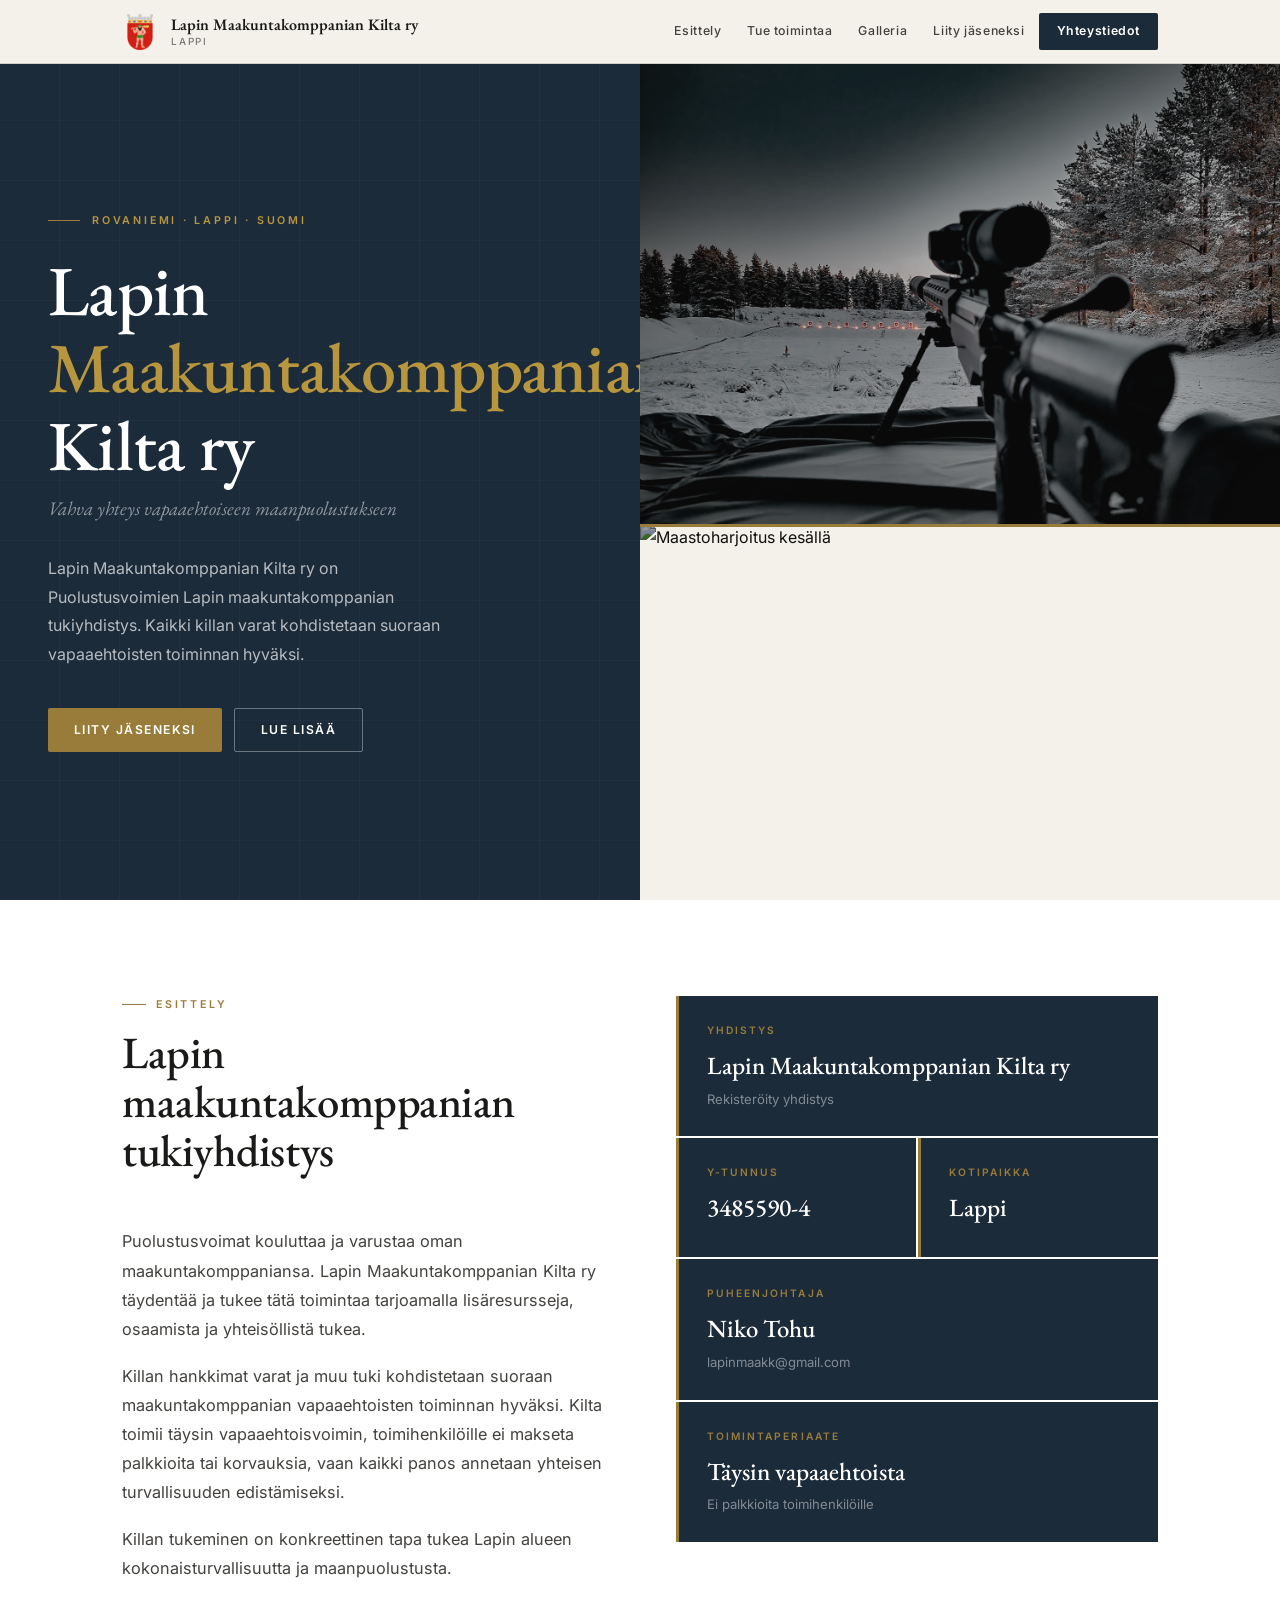
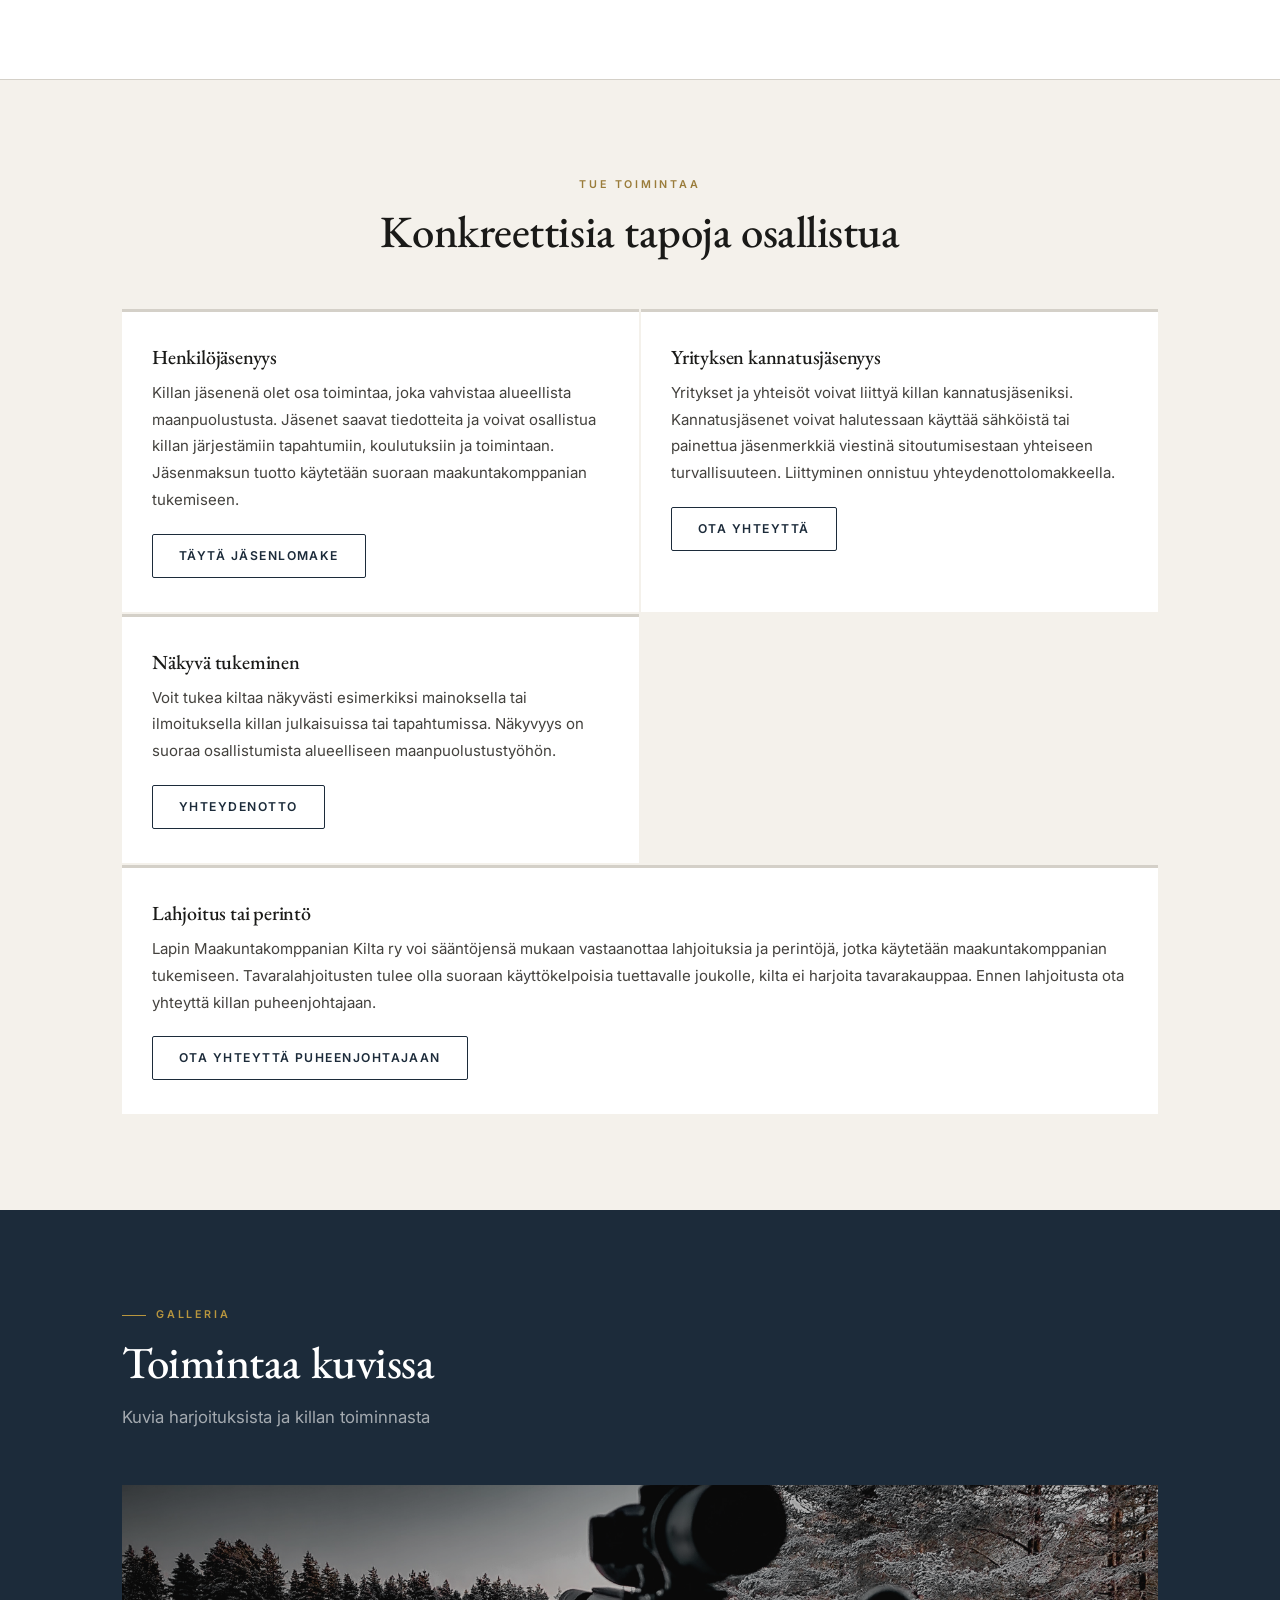
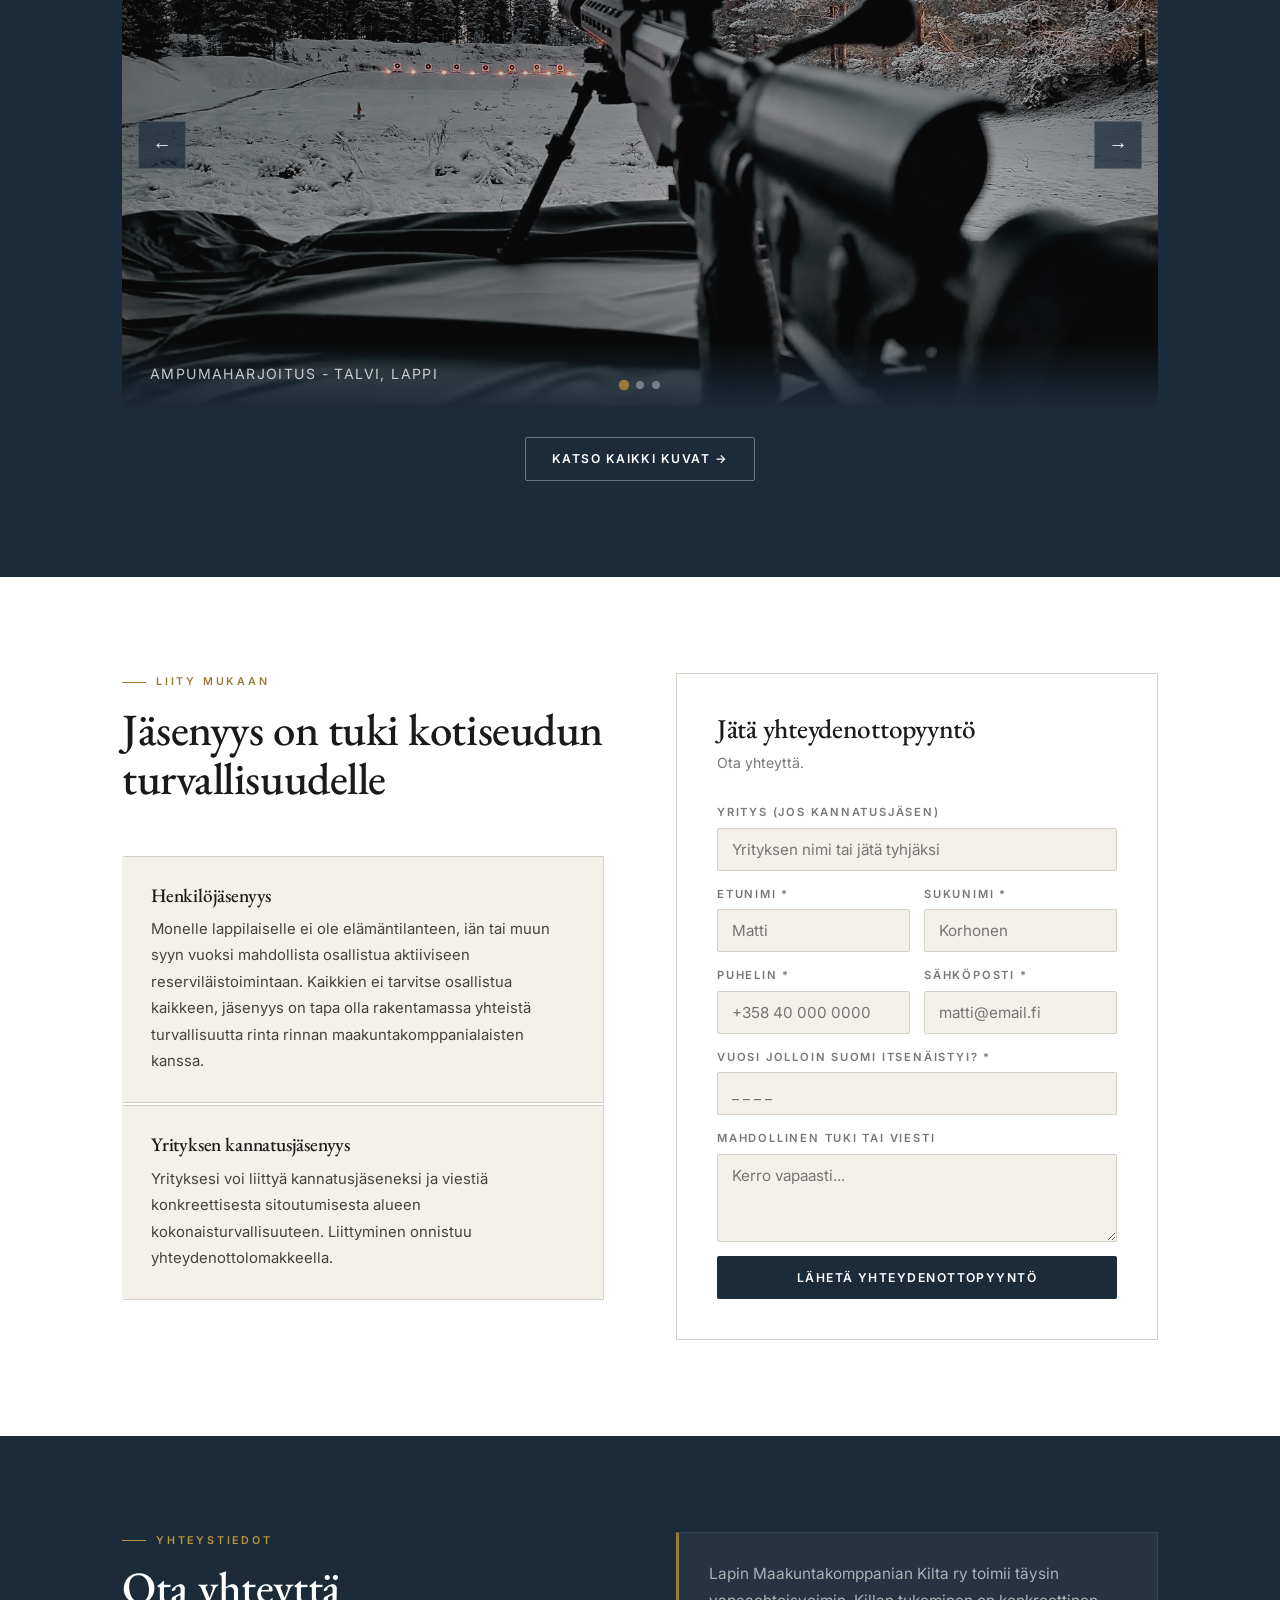
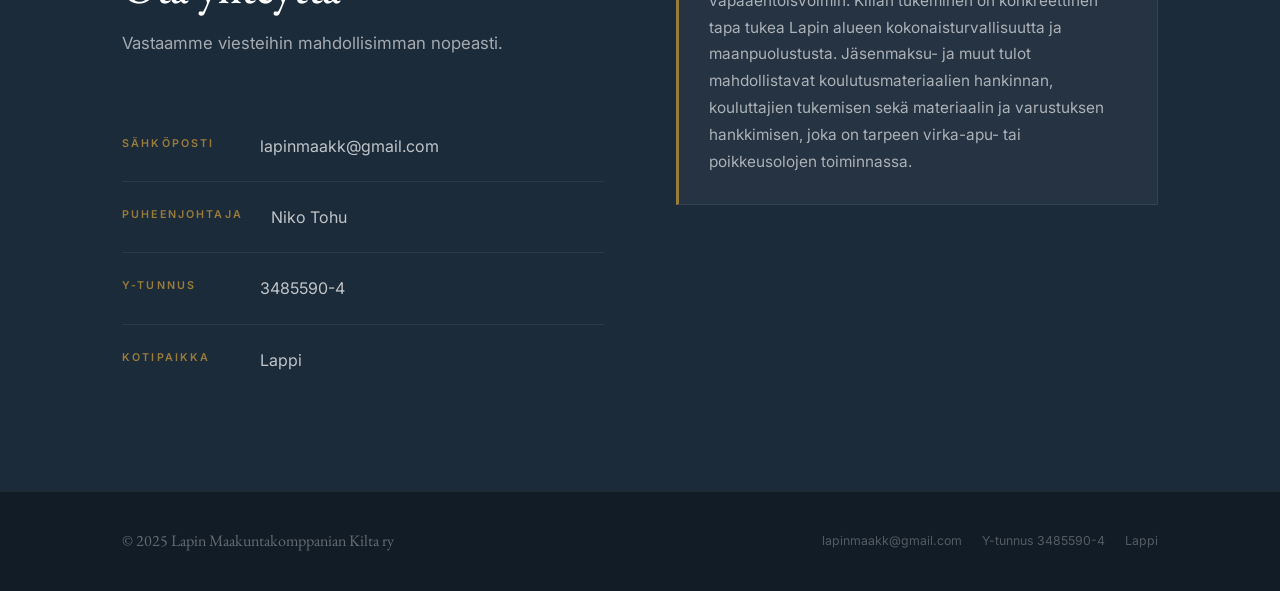
==== commit d6e175bb: "Update index.html" ====
--- a/index.html
+++ b/index.html
@@ -171,11 +171,6 @@
     <div class="sh center">
       <div class="label center">Tue toimintaa</div>
       <h2>Konkreettisia tapoja osallistua</h2>
-      <p>
-        Anna tukesi Lapin vapaaehtoiselle maanpuolustukselle ja
-        alueelliselle turvallisuudelle. Killan varat käytetään
-        suoraan maakuntakomppanian koulutuksen ja toiminnan tukemiseen.
-      </p>
     </div>
     <div class="toiminta-grid">
       <div class="tblock fade">
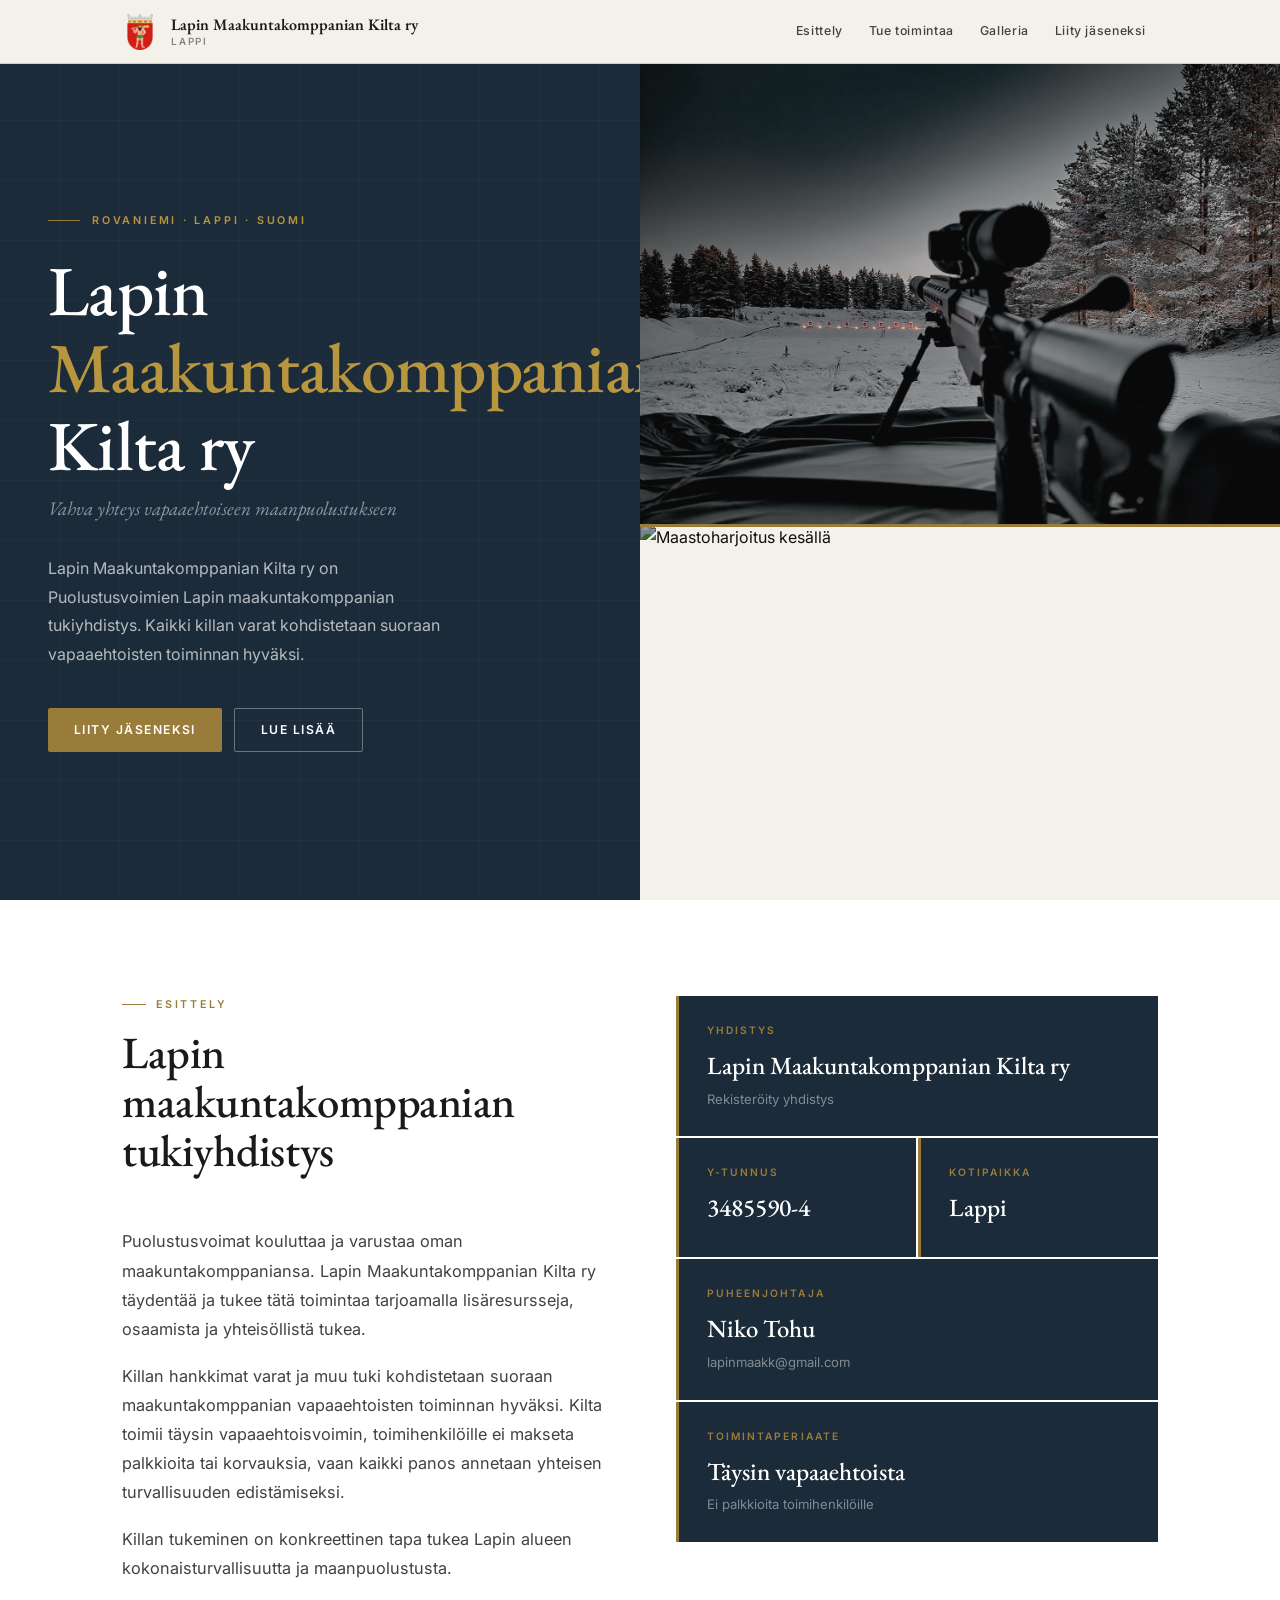
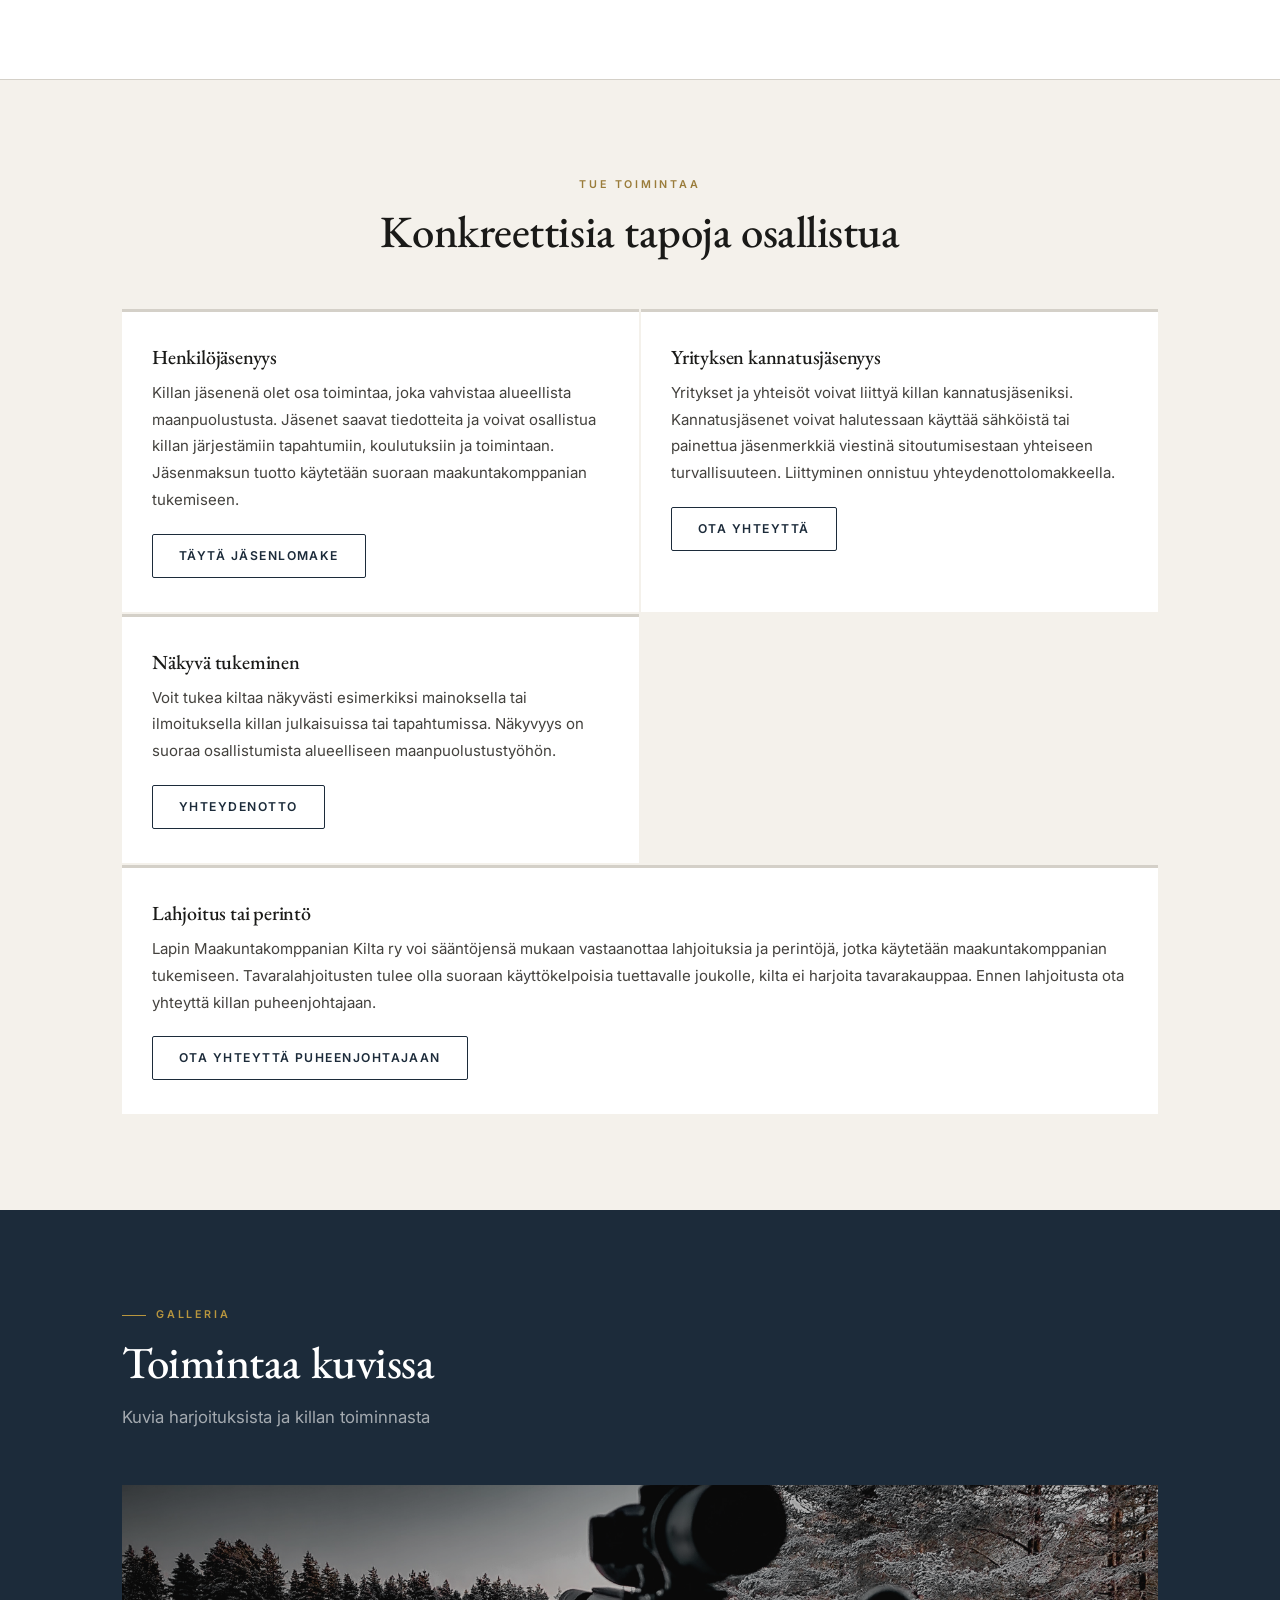
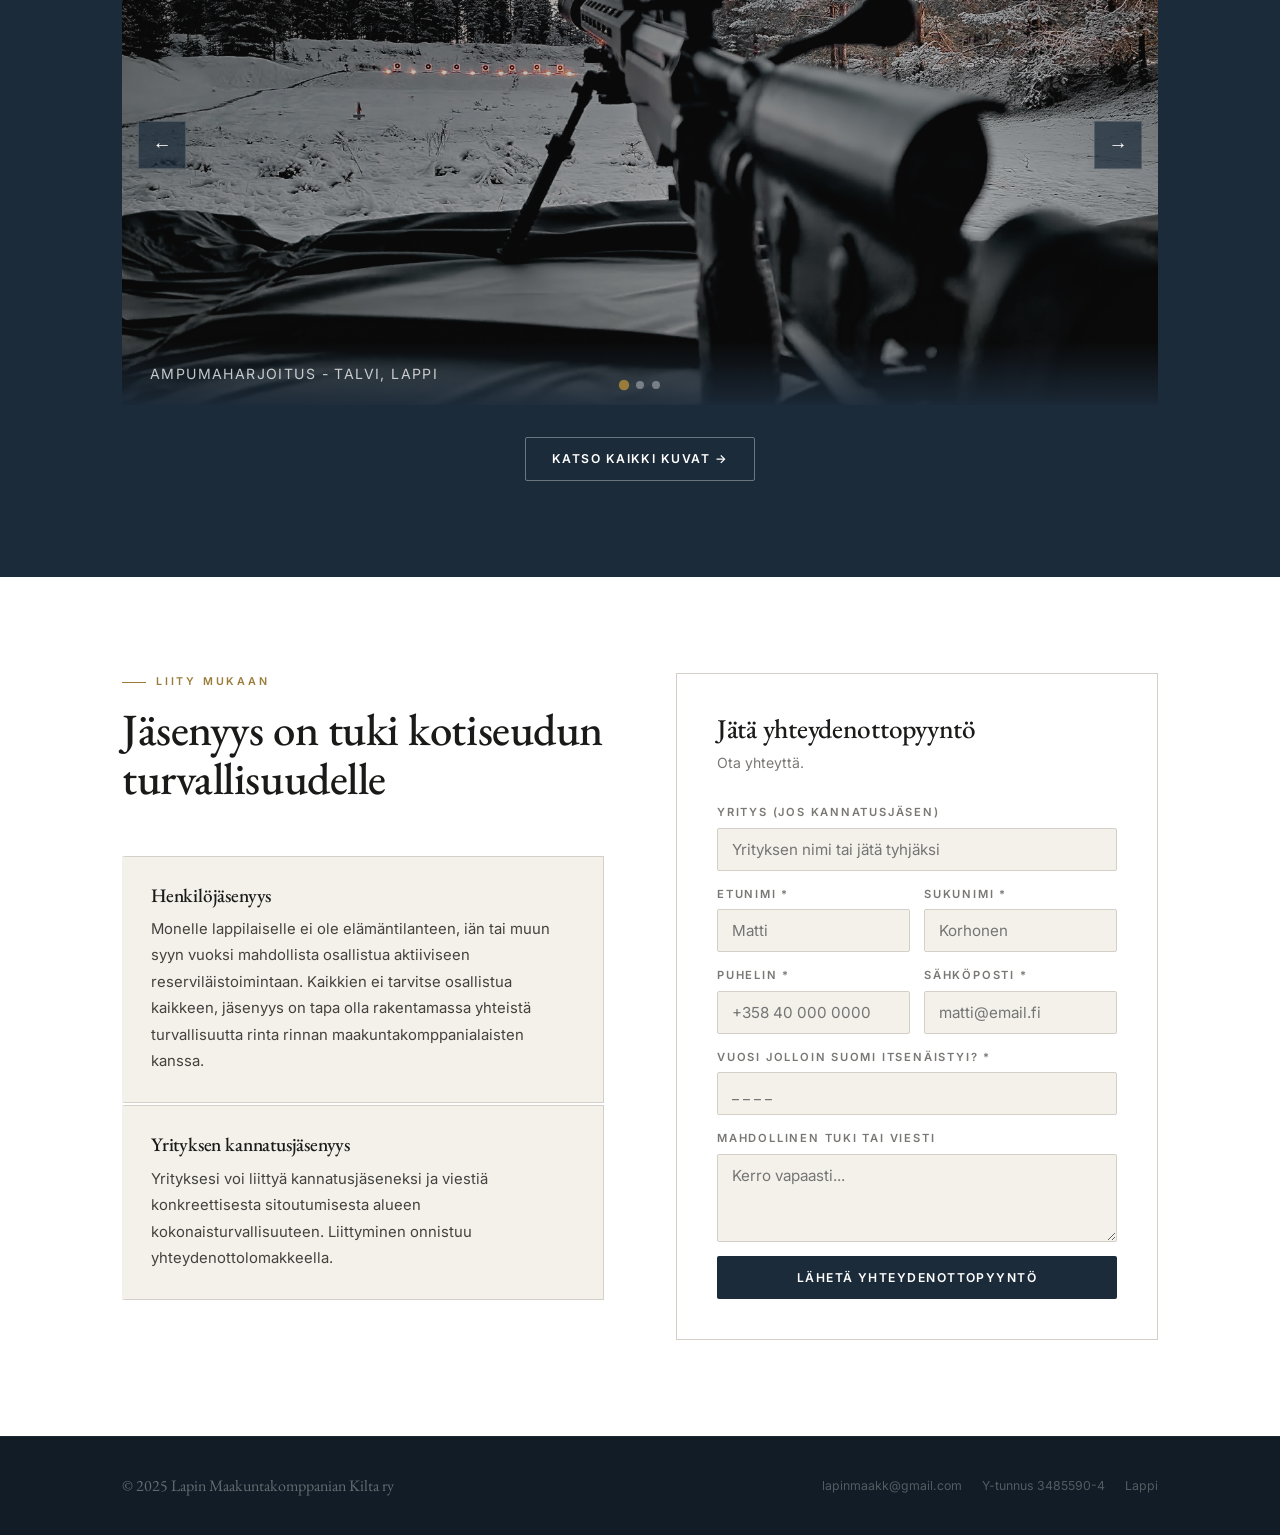
==== commit 0a908e3a: "Update index.html" ====
--- a/index.html
+++ b/index.html
@@ -57,7 +57,6 @@
       <a href="#toiminta">Tue toimintaa</a>
       <a href="galleria.html">Galleria</a>
       <a href="#liity">Liity jäseneksi</a>
-      <a href="#yhteystiedot" class="nav-cta">Yhteystiedot</a>
     </div>
     <div class="nav-hbg" id="nav-hbg">
       <span></span><span></span><span></span>
@@ -70,7 +69,6 @@
   <a href="#toiminta">Tue toimintaa</a>
   <a href="#galleria">Galleria</a>
   <a href="#liity">Liity jäseneksi</a>
-  <a href="#yhteystiedot">Yhteystiedot</a>
 </nav>
 
 <!-- HERO -->
@@ -337,7 +335,8 @@
   </div>
 </section>
 
-<!-- YHTEYSTIEDOT -->
+<!-- YHTEYSTIEDOT poistetaan jossei löydy korvaavaa.
+  
 <section id="yhteystiedot" class="section s-navy">
   <div class="wrap">
     <div class="g2">
@@ -382,7 +381,8 @@
       </div>
     </div>
   </div>
-</section>
+</section> 
+  -->
 
 <!-- FOOTER -->
 <footer>
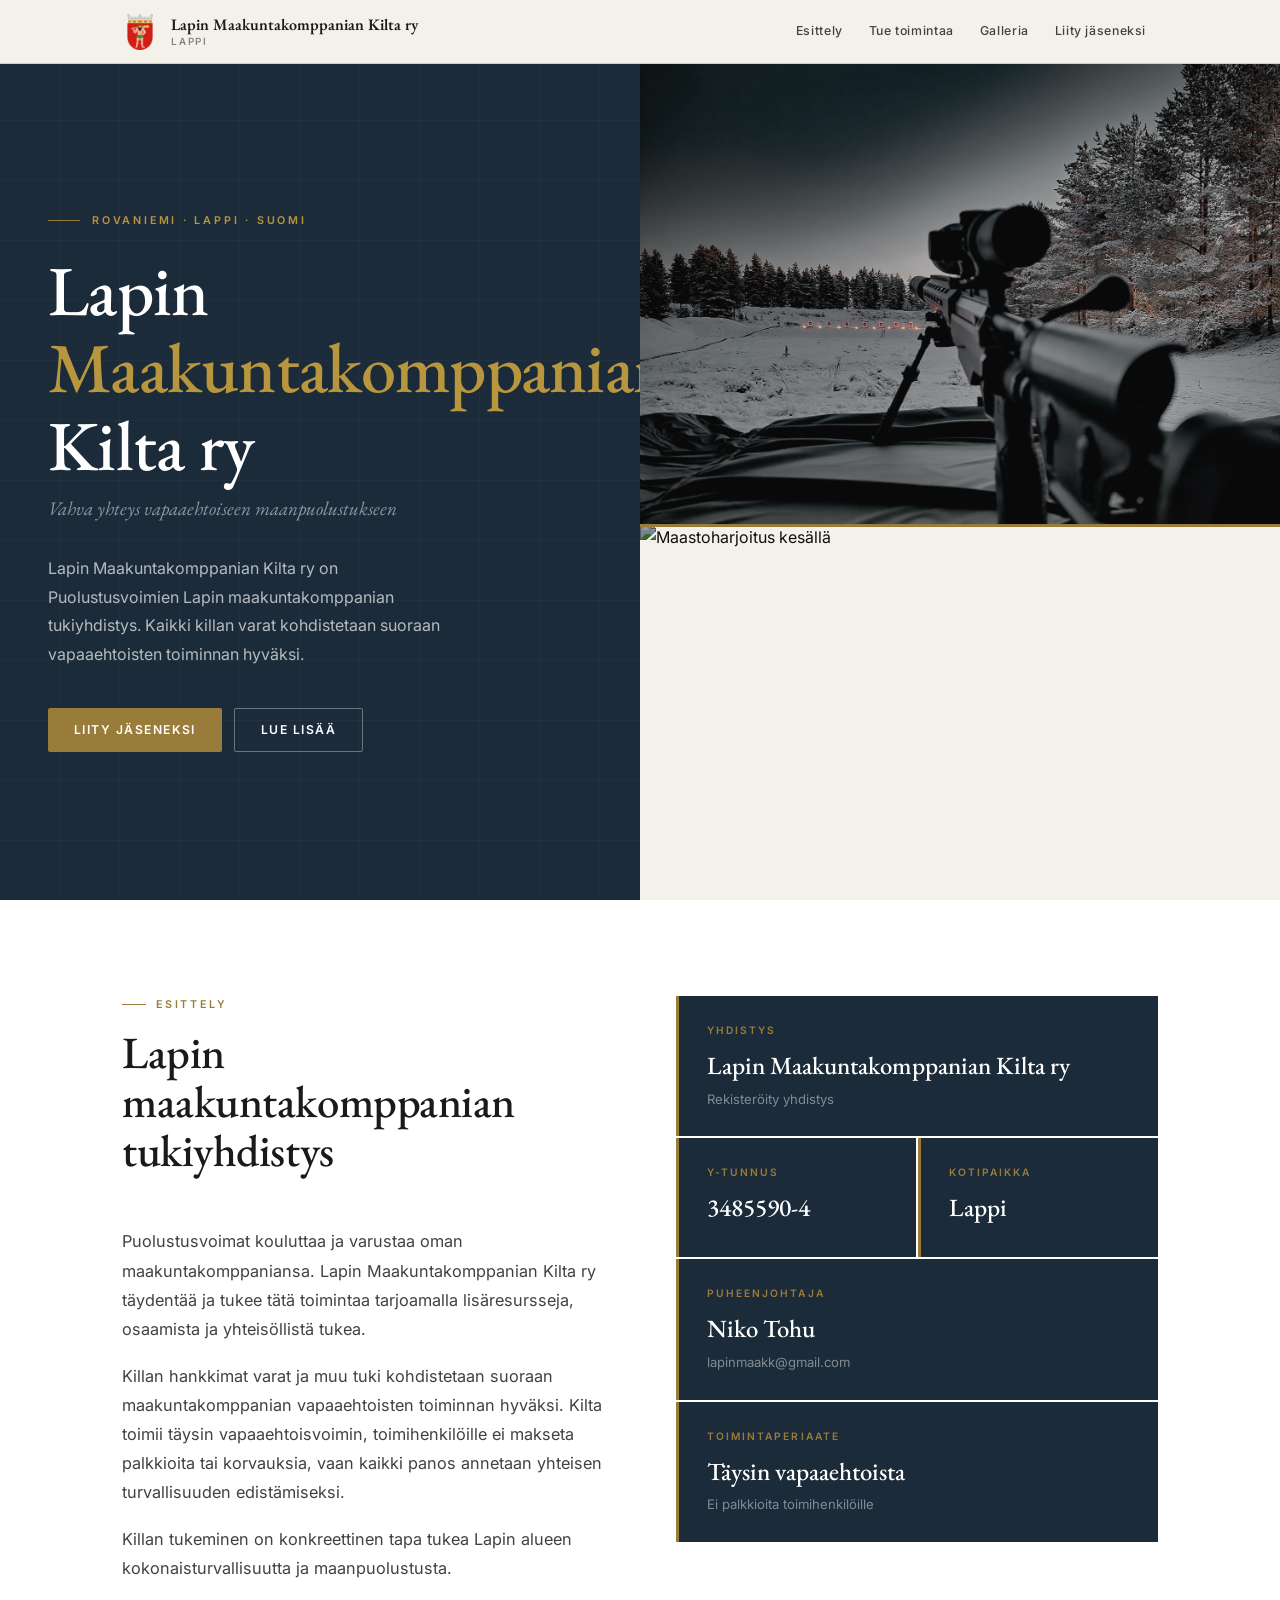
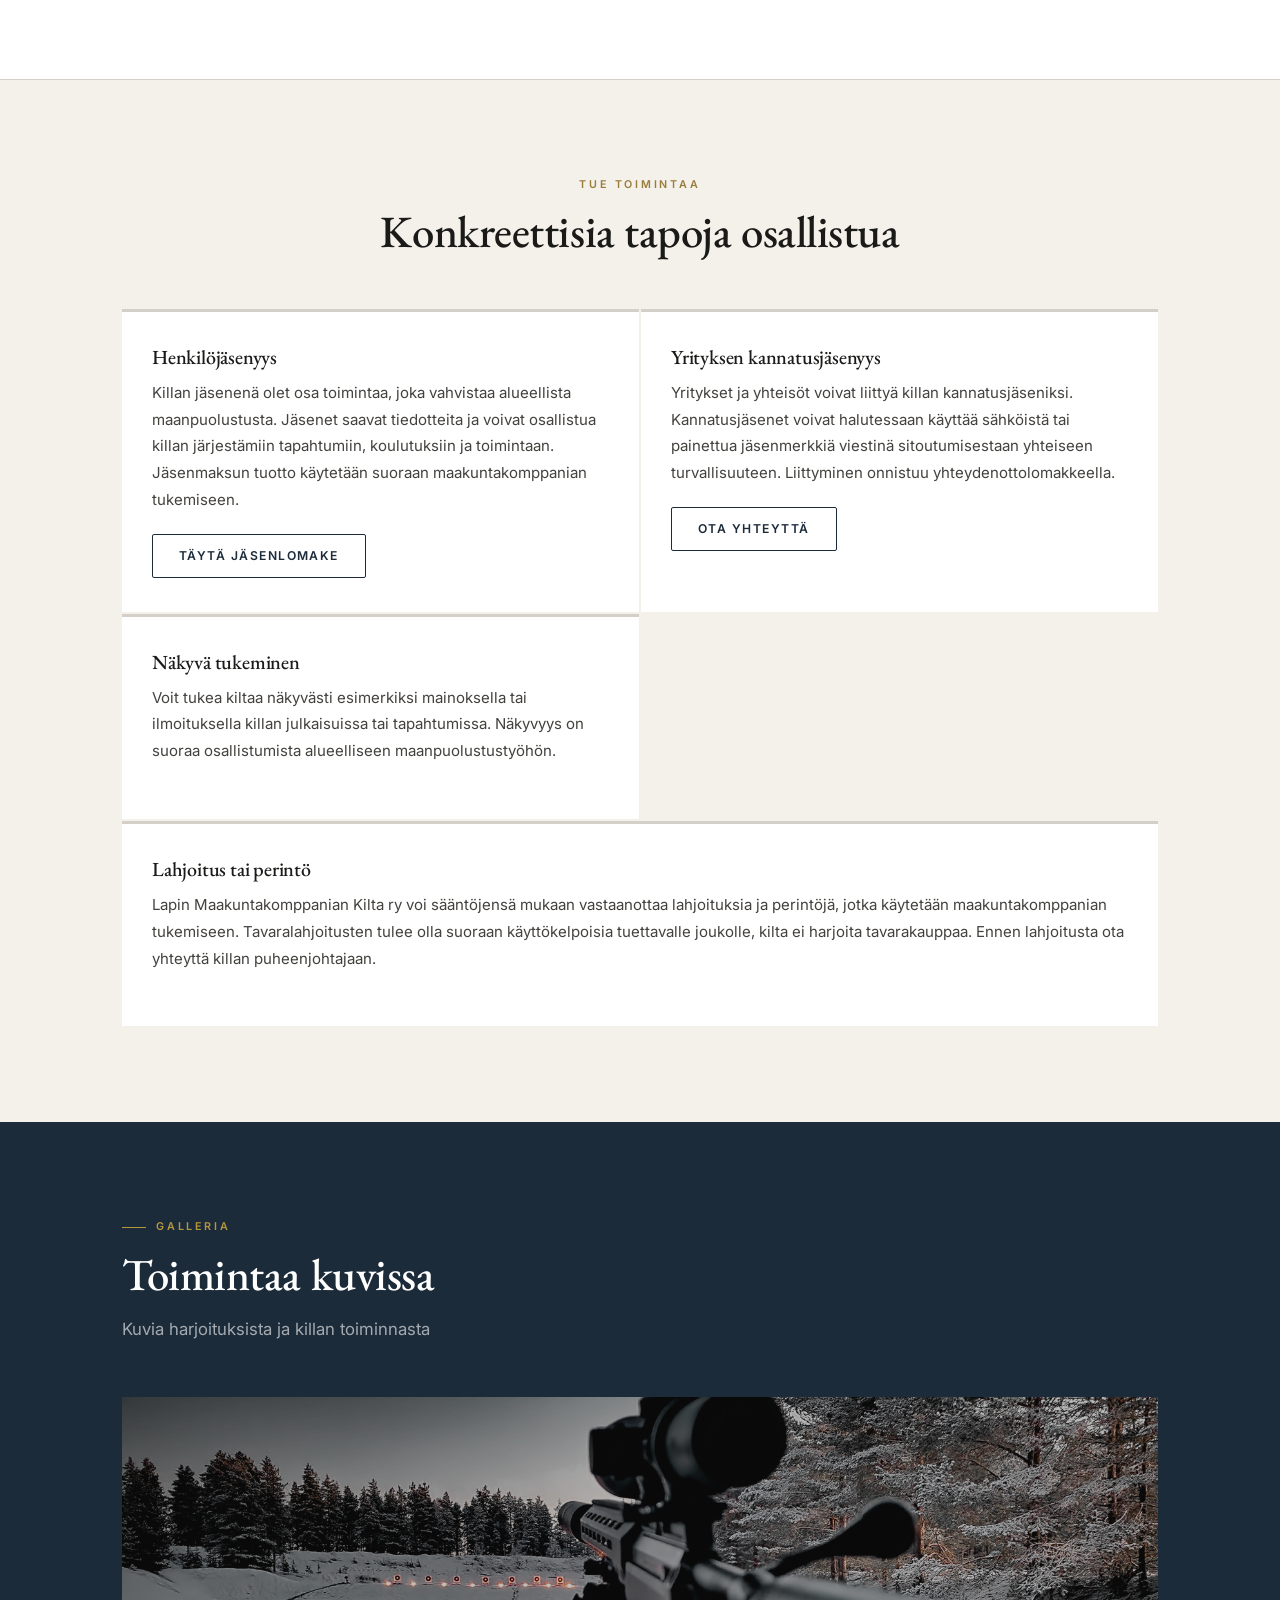
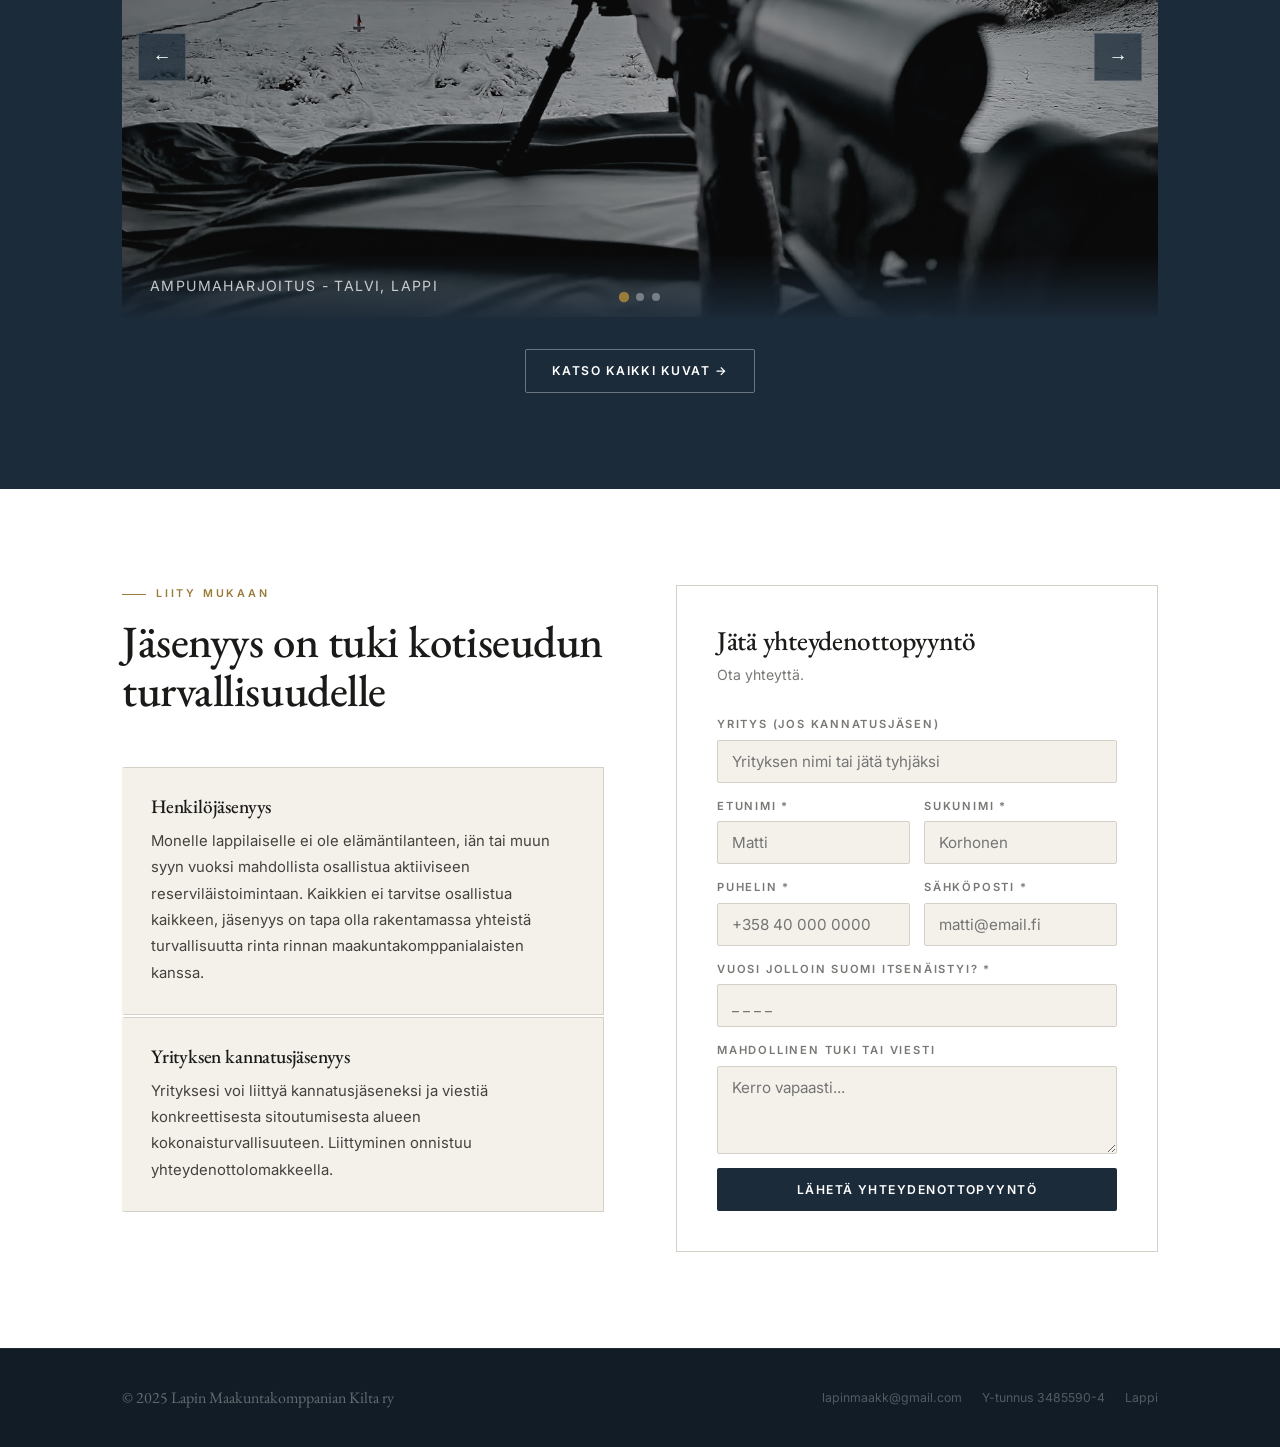
==== commit 506b48d9: "Update index.html" ====
--- a/index.html
+++ b/index.html
@@ -198,7 +198,6 @@
           ilmoituksella killan julkaisuissa tai tapahtumissa. Näkyvyys on
           suoraa osallistumista alueelliseen maanpuolustustyöhön.
         </p>
-        <a href="#yhteystiedot" class="btn btn-outline">Yhteydenotto</a>
       </div>
       <div class="tblock fade">
         <h3>Lahjoitus tai perintö</h3>
@@ -209,7 +208,6 @@
           tuettavalle joukolle, kilta ei harjoita tavarakauppaa.
           Ennen lahjoitusta ota yhteyttä killan puheenjohtajaan.
         </p>
-        <a href="#yhteystiedot" class="btn btn-outline">Ota yhteyttä puheenjohtajaan</a>
       </div>
     </div>
   </div>
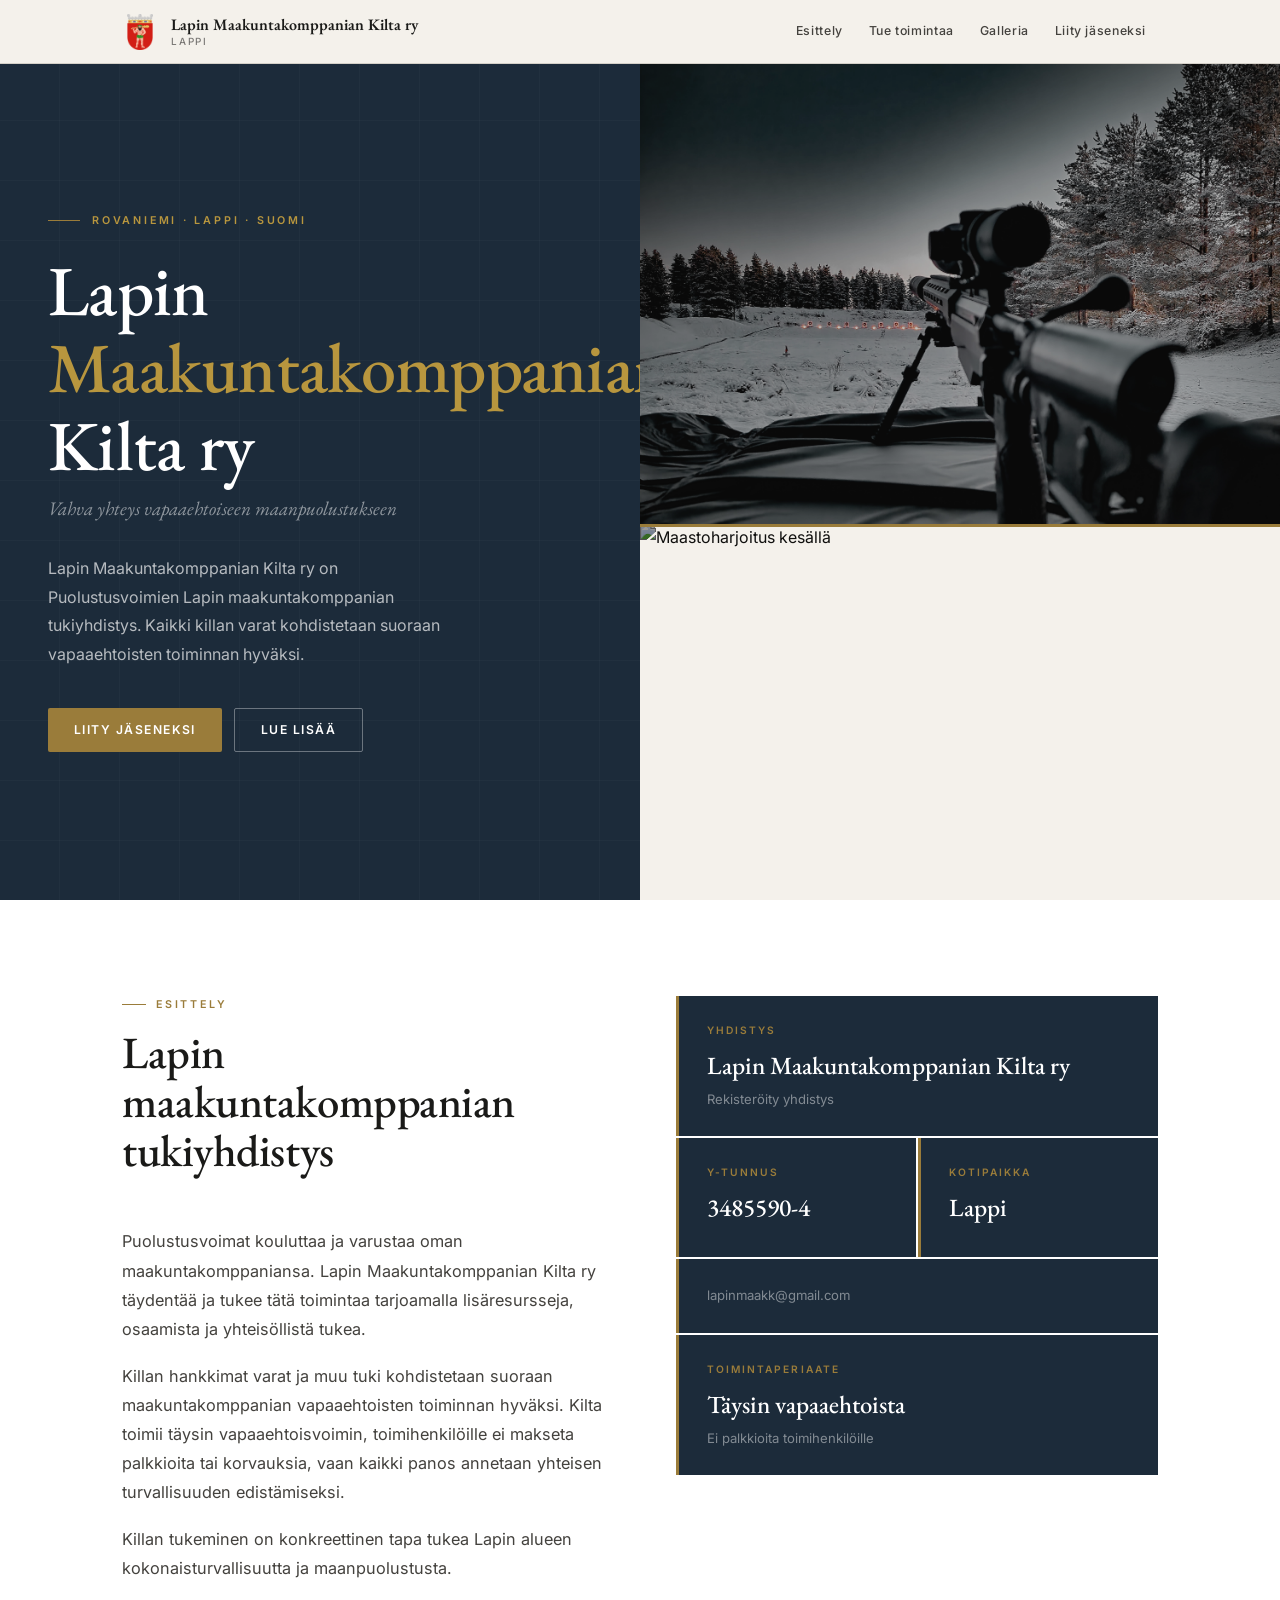
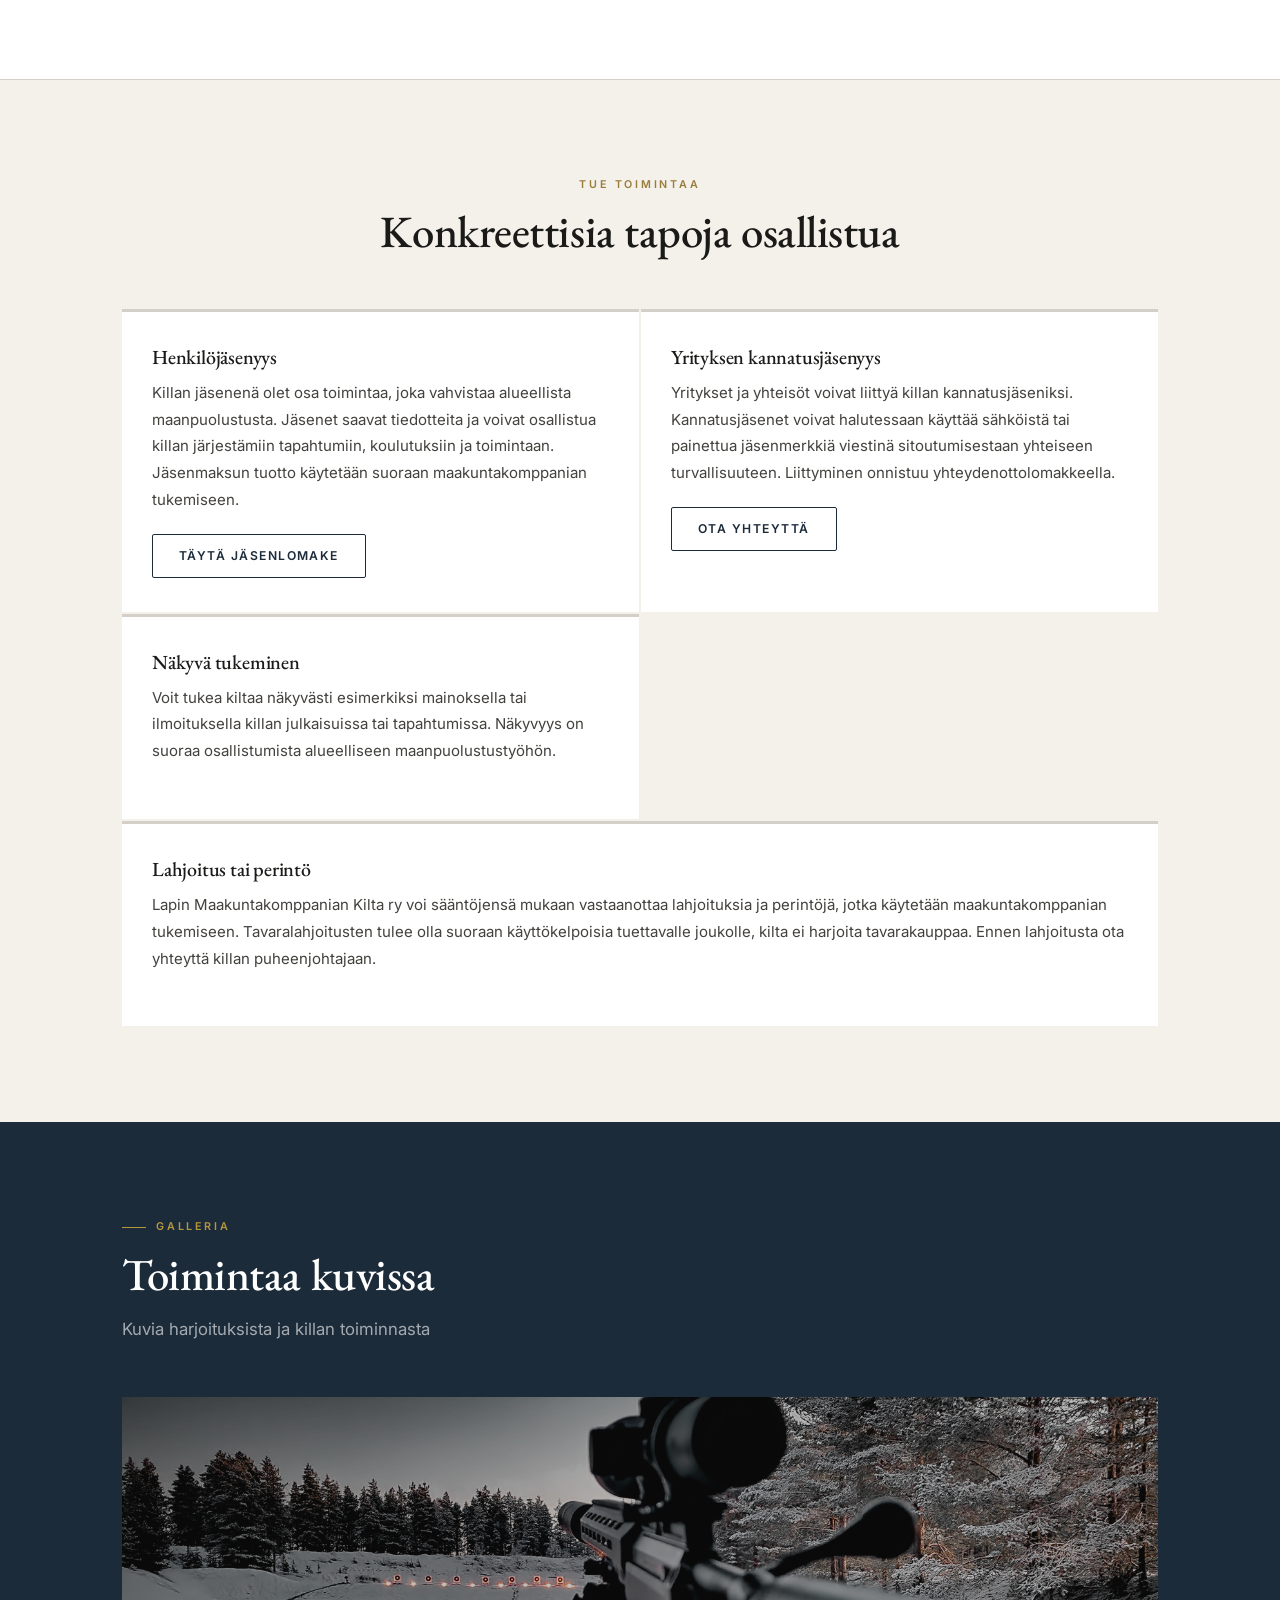
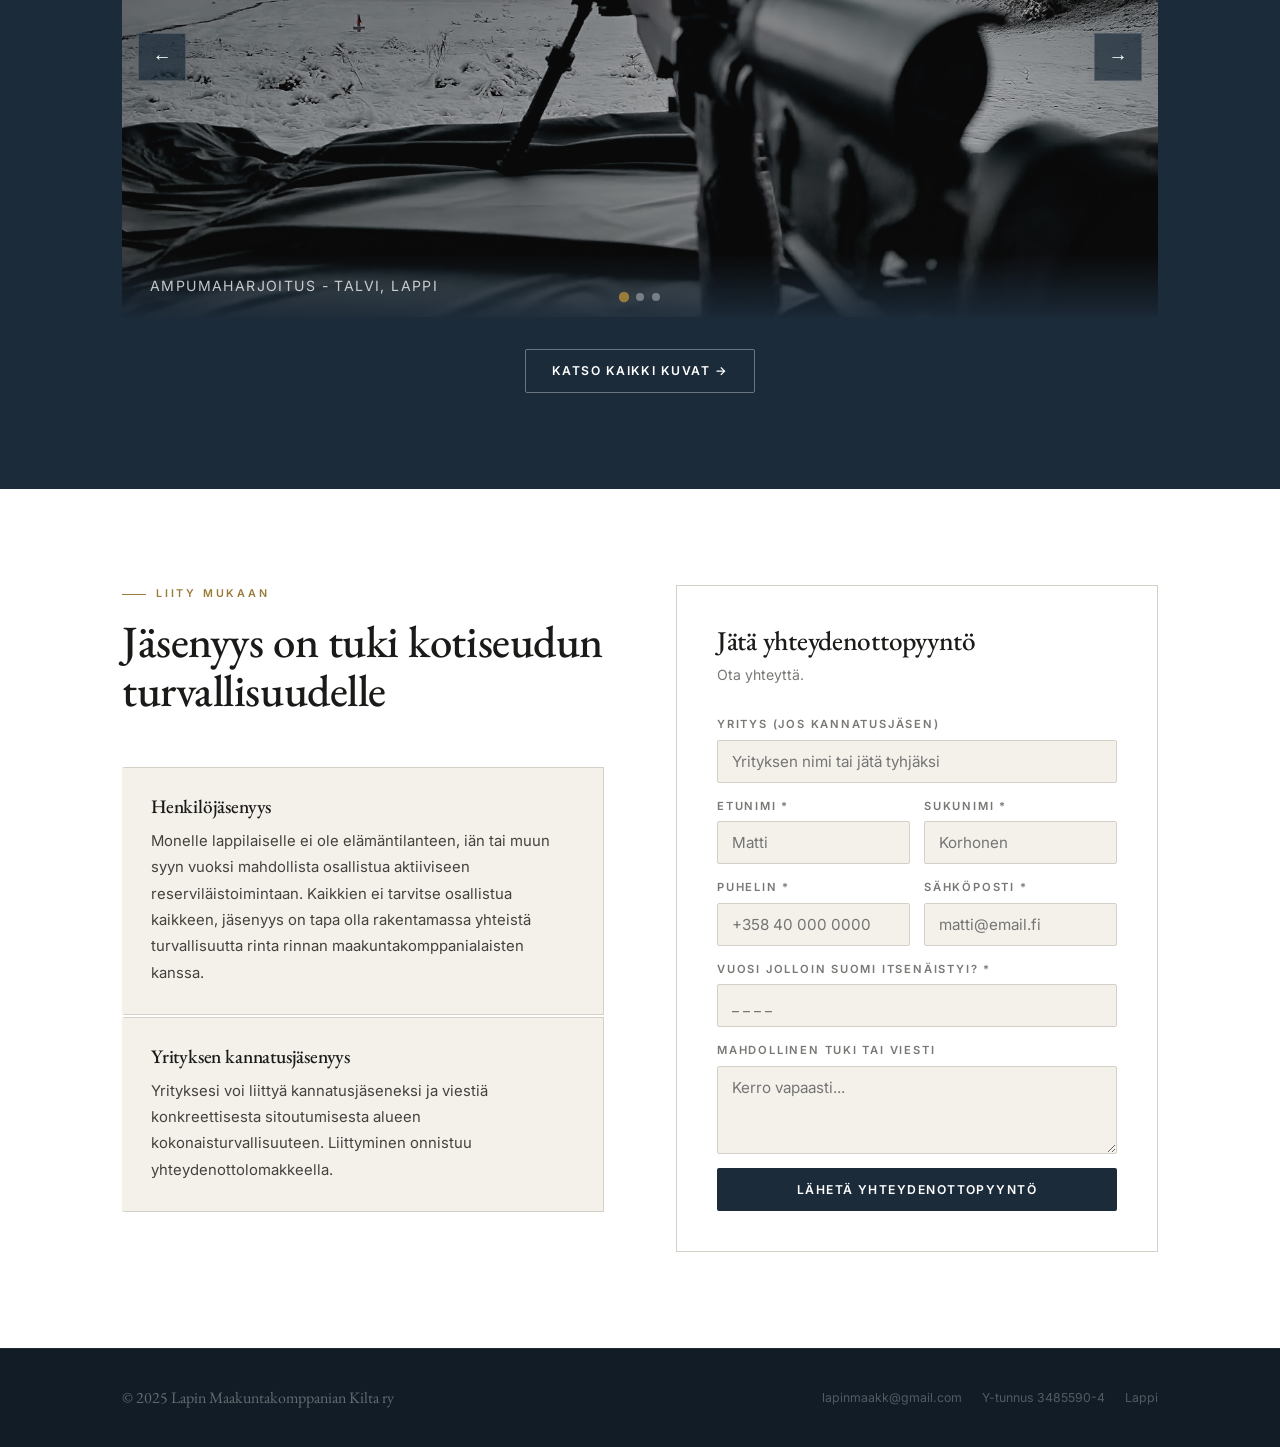
==== commit 05a79a88: "Update index.html" ====
--- a/index.html
+++ b/index.html
@@ -147,8 +147,7 @@
           </div>
         </div>
         <div class="scard">
-          <div class="scard-label">Puheenjohtaja</div>
-          <div class="scard-val">Niko Tohu</div>
+          
           <div class="scard-sub">lapinmaakk@gmail.com</div>
         </div>
         <div class="scard">
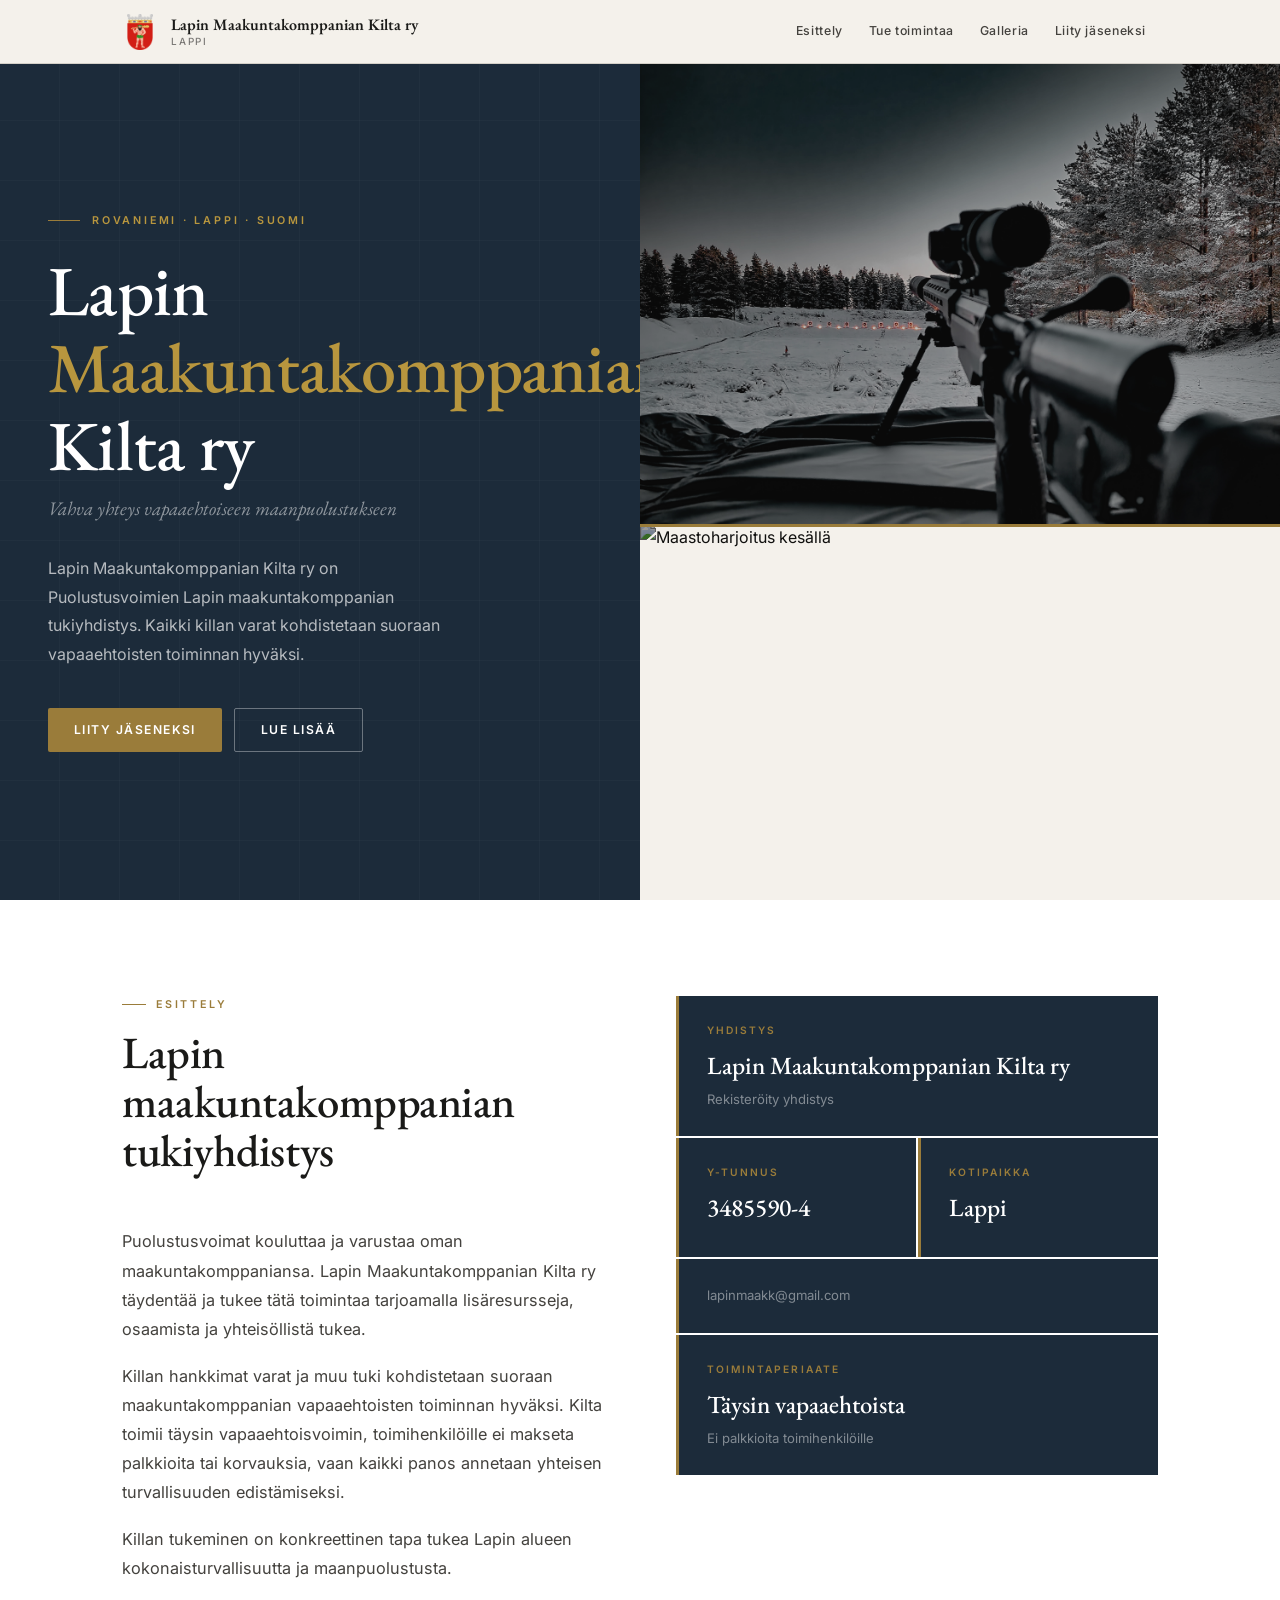
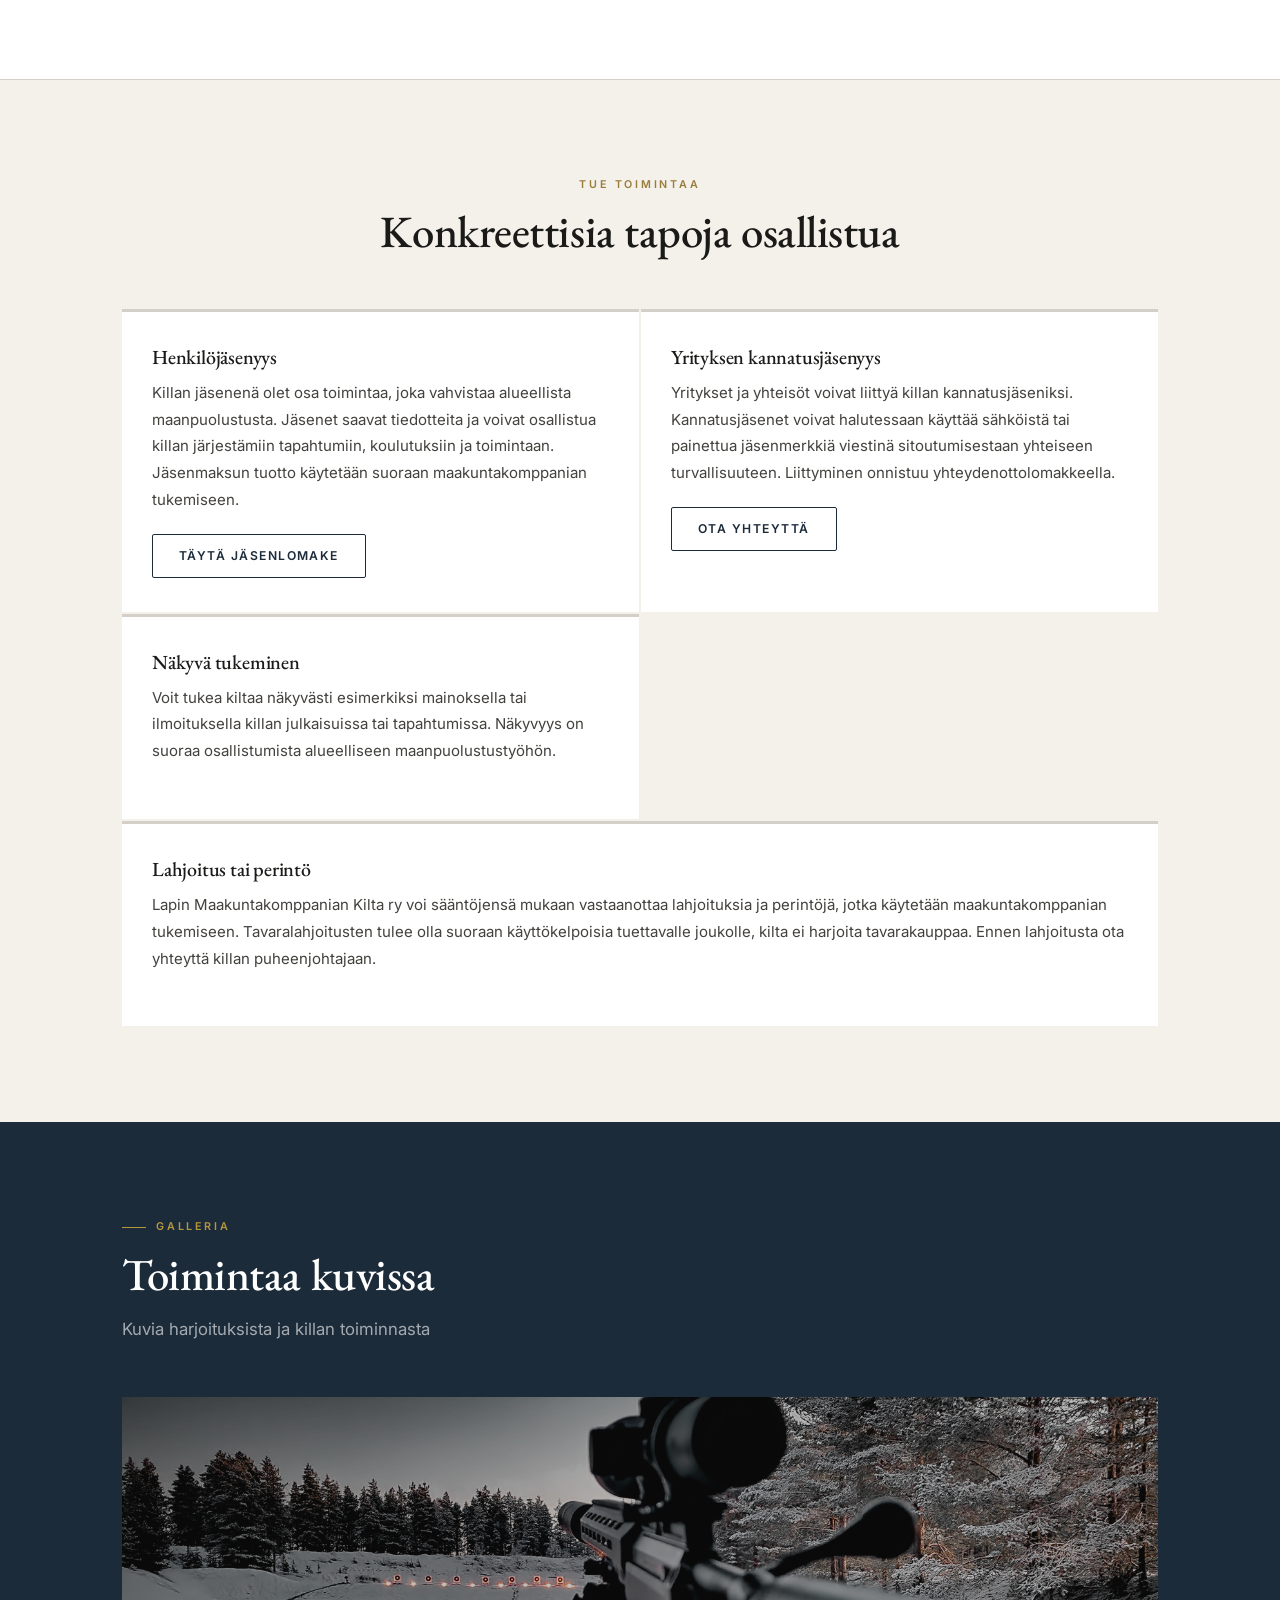
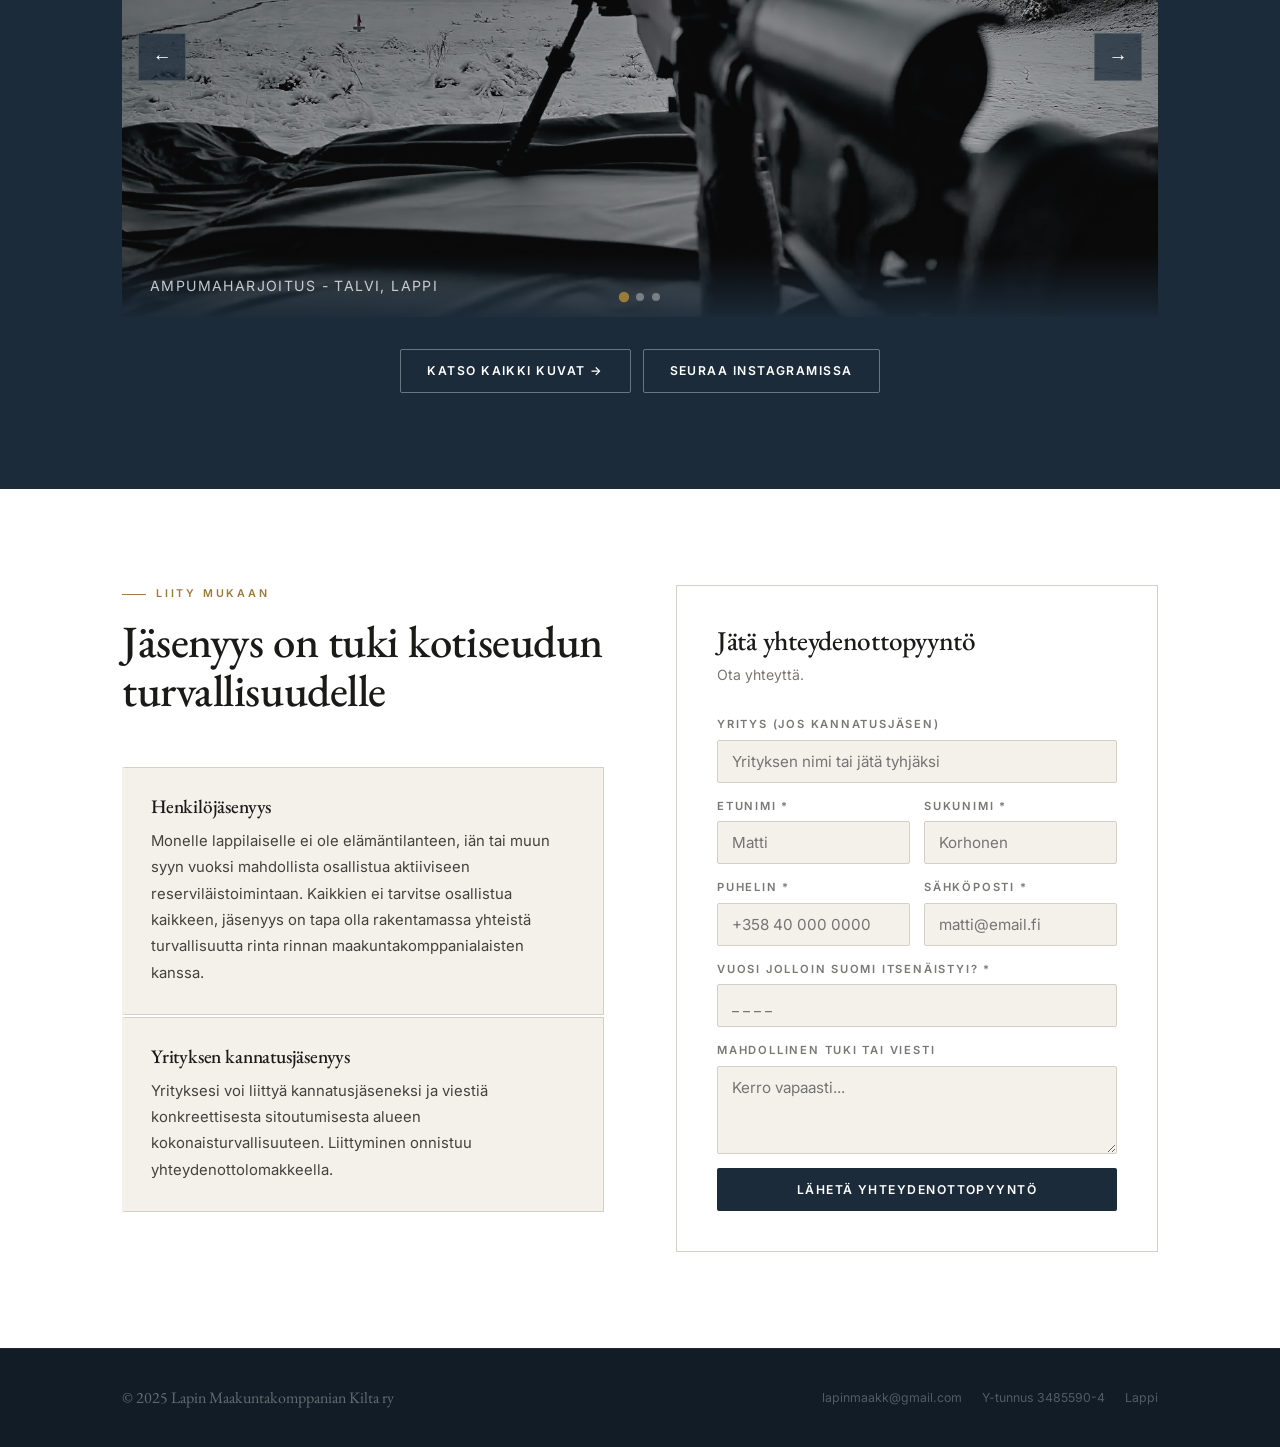
==== commit 867b61a5: "Update index.html" ====
--- a/index.html
+++ b/index.html
@@ -246,10 +246,10 @@
       </div>
     </div>
 
-    <div style="text-align:center; margin-top:32px;">
+    <div style="text-align:center; margin-top:32px; display:flex; gap:12px; justify-content:center; flex-wrap:wrap;">
       <a href="galleria.html" class="btn btn-outline-w">Katso kaikki kuvat &#8594;</a>
-    </div>
-  </div>
+      <a href="https://instagram.com/lapinmaakk" target="_blank" rel="noopener" class="btn btn-outline-w">Seuraa Instagramissa</a>
+    </div>
 </section>
 
 <!-- LIITY -->
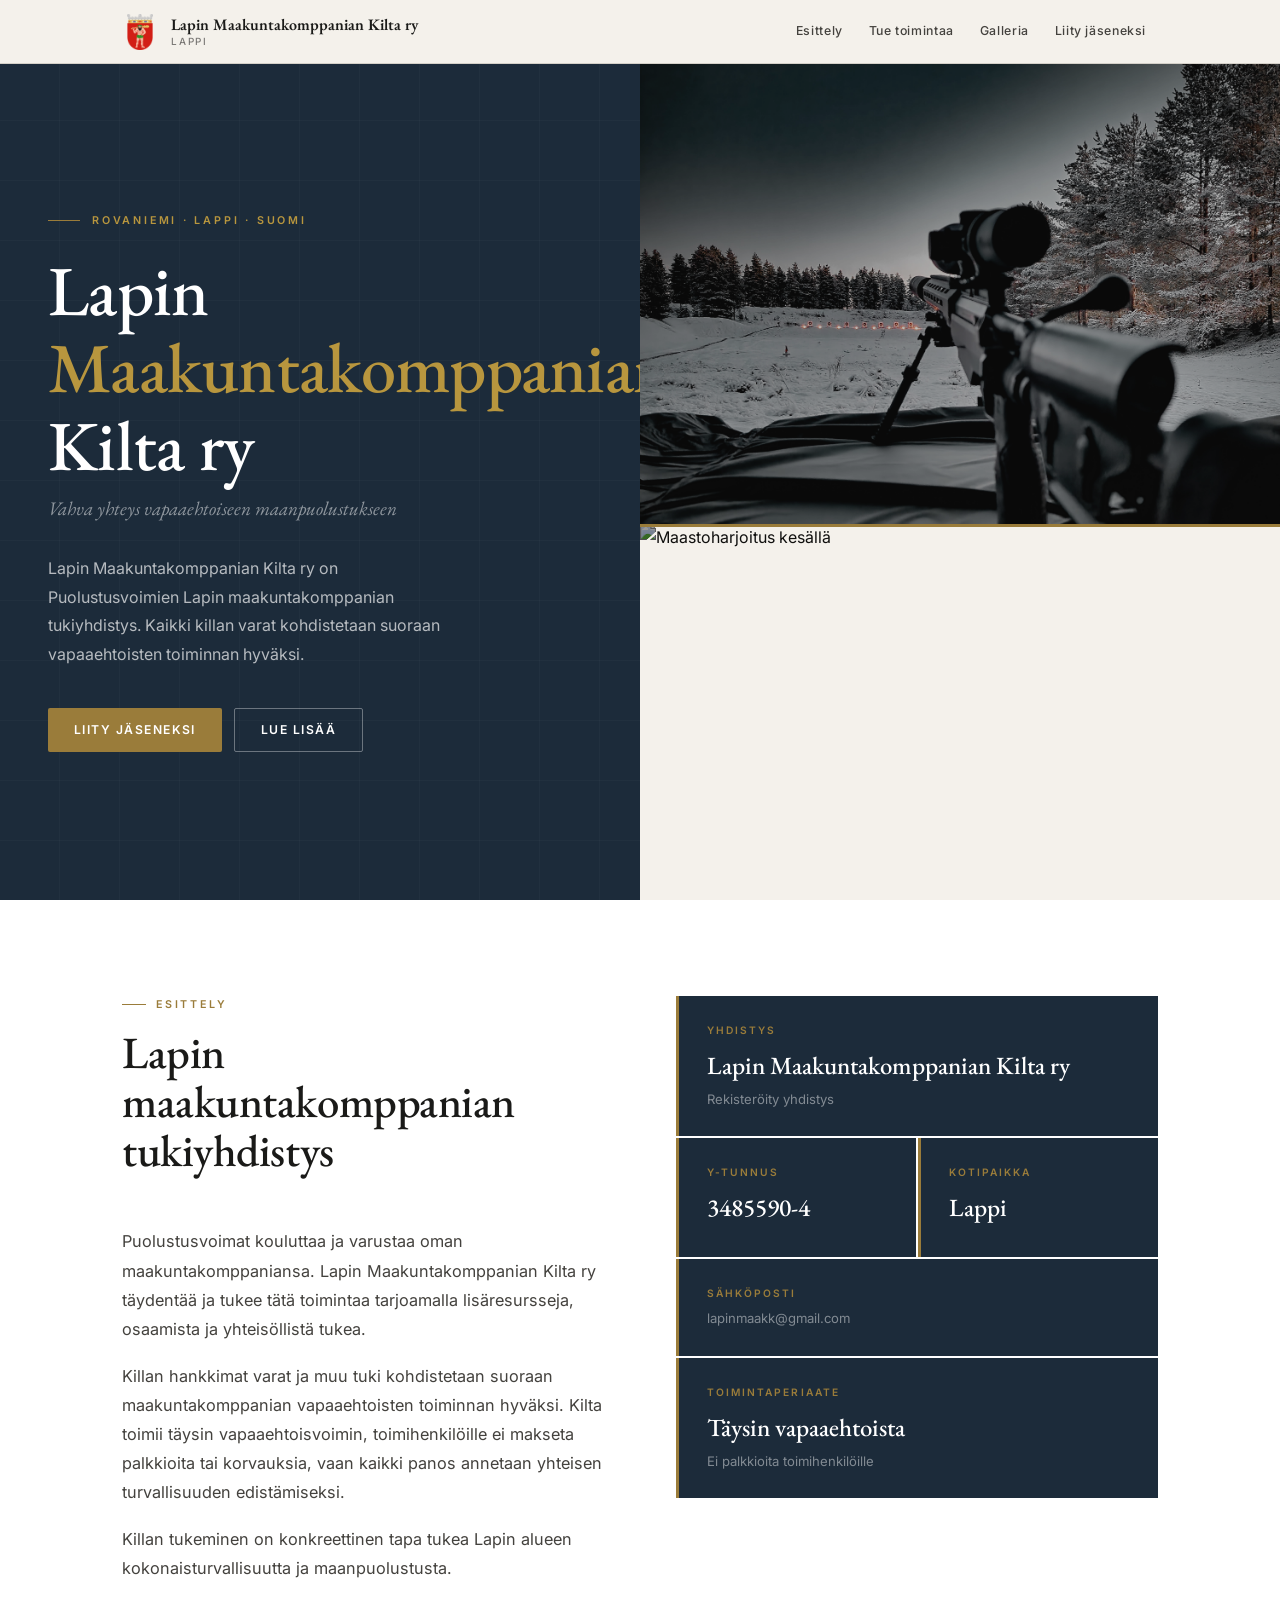
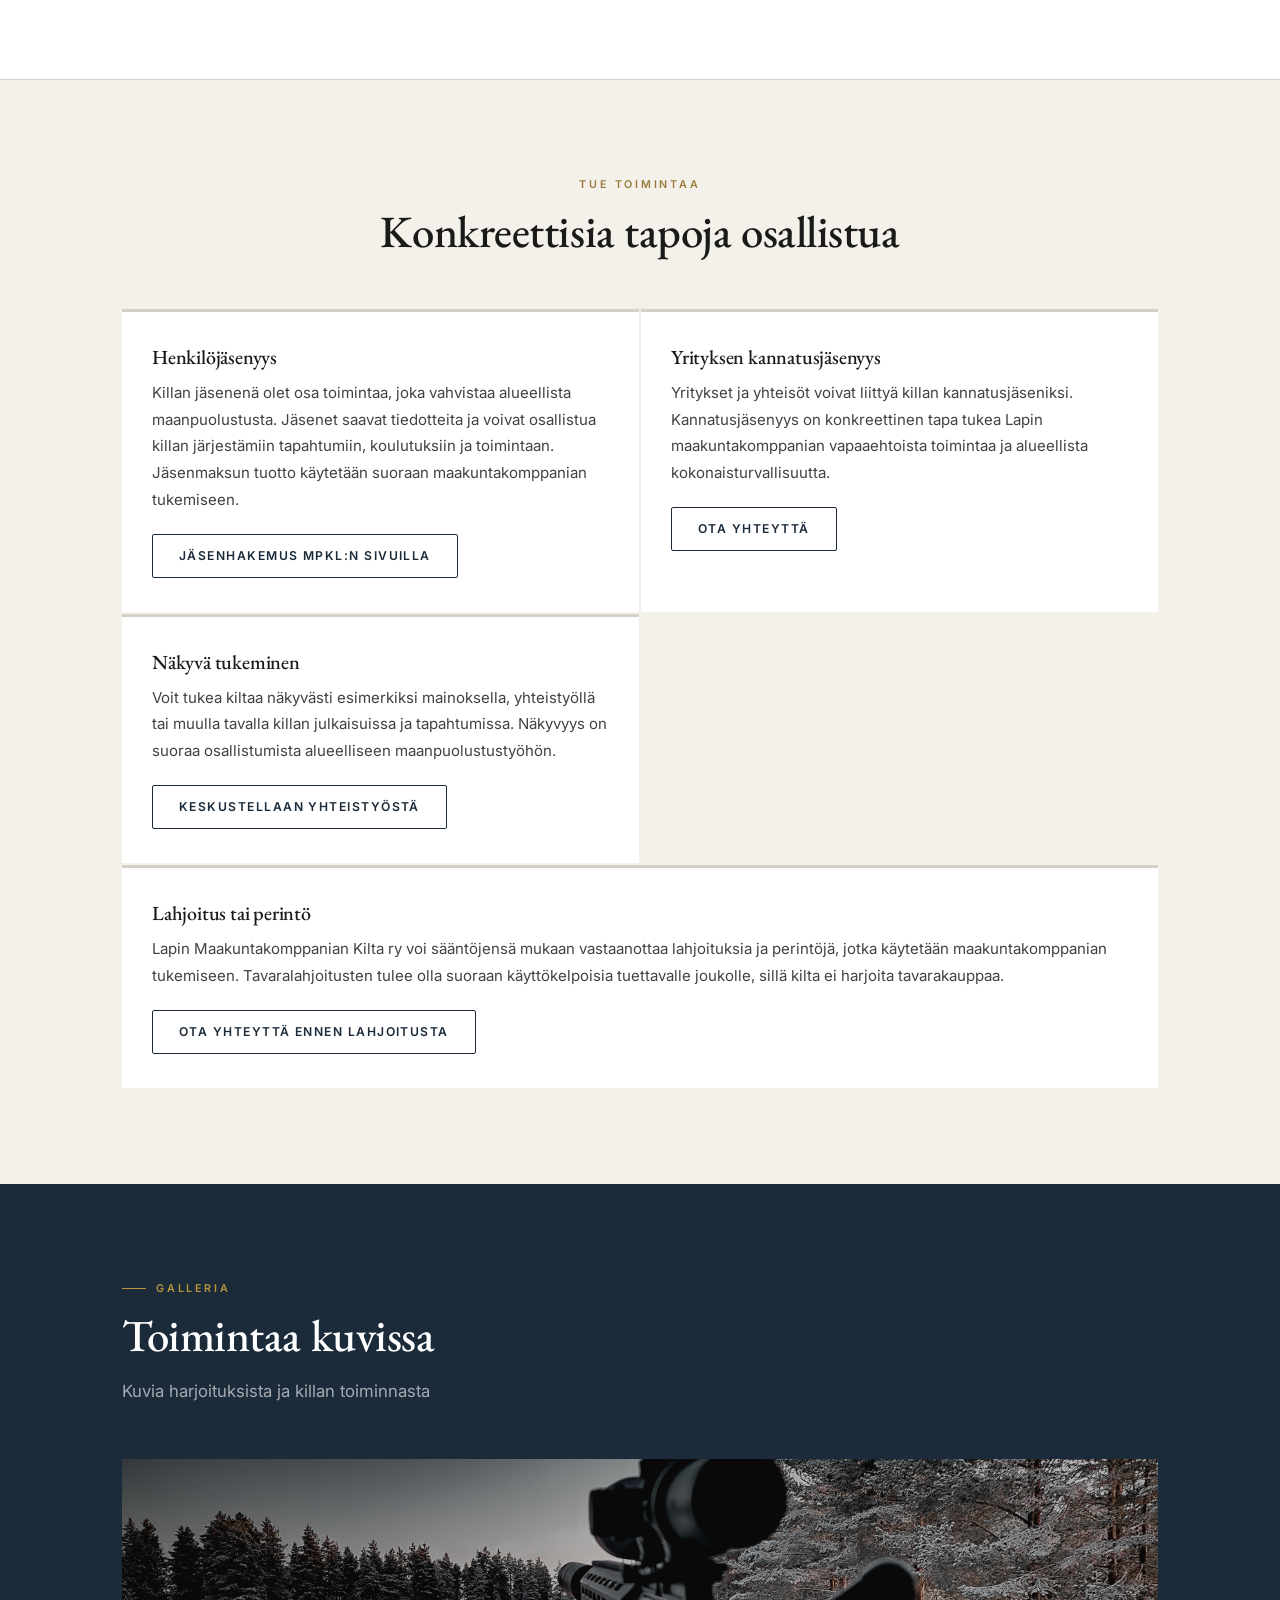
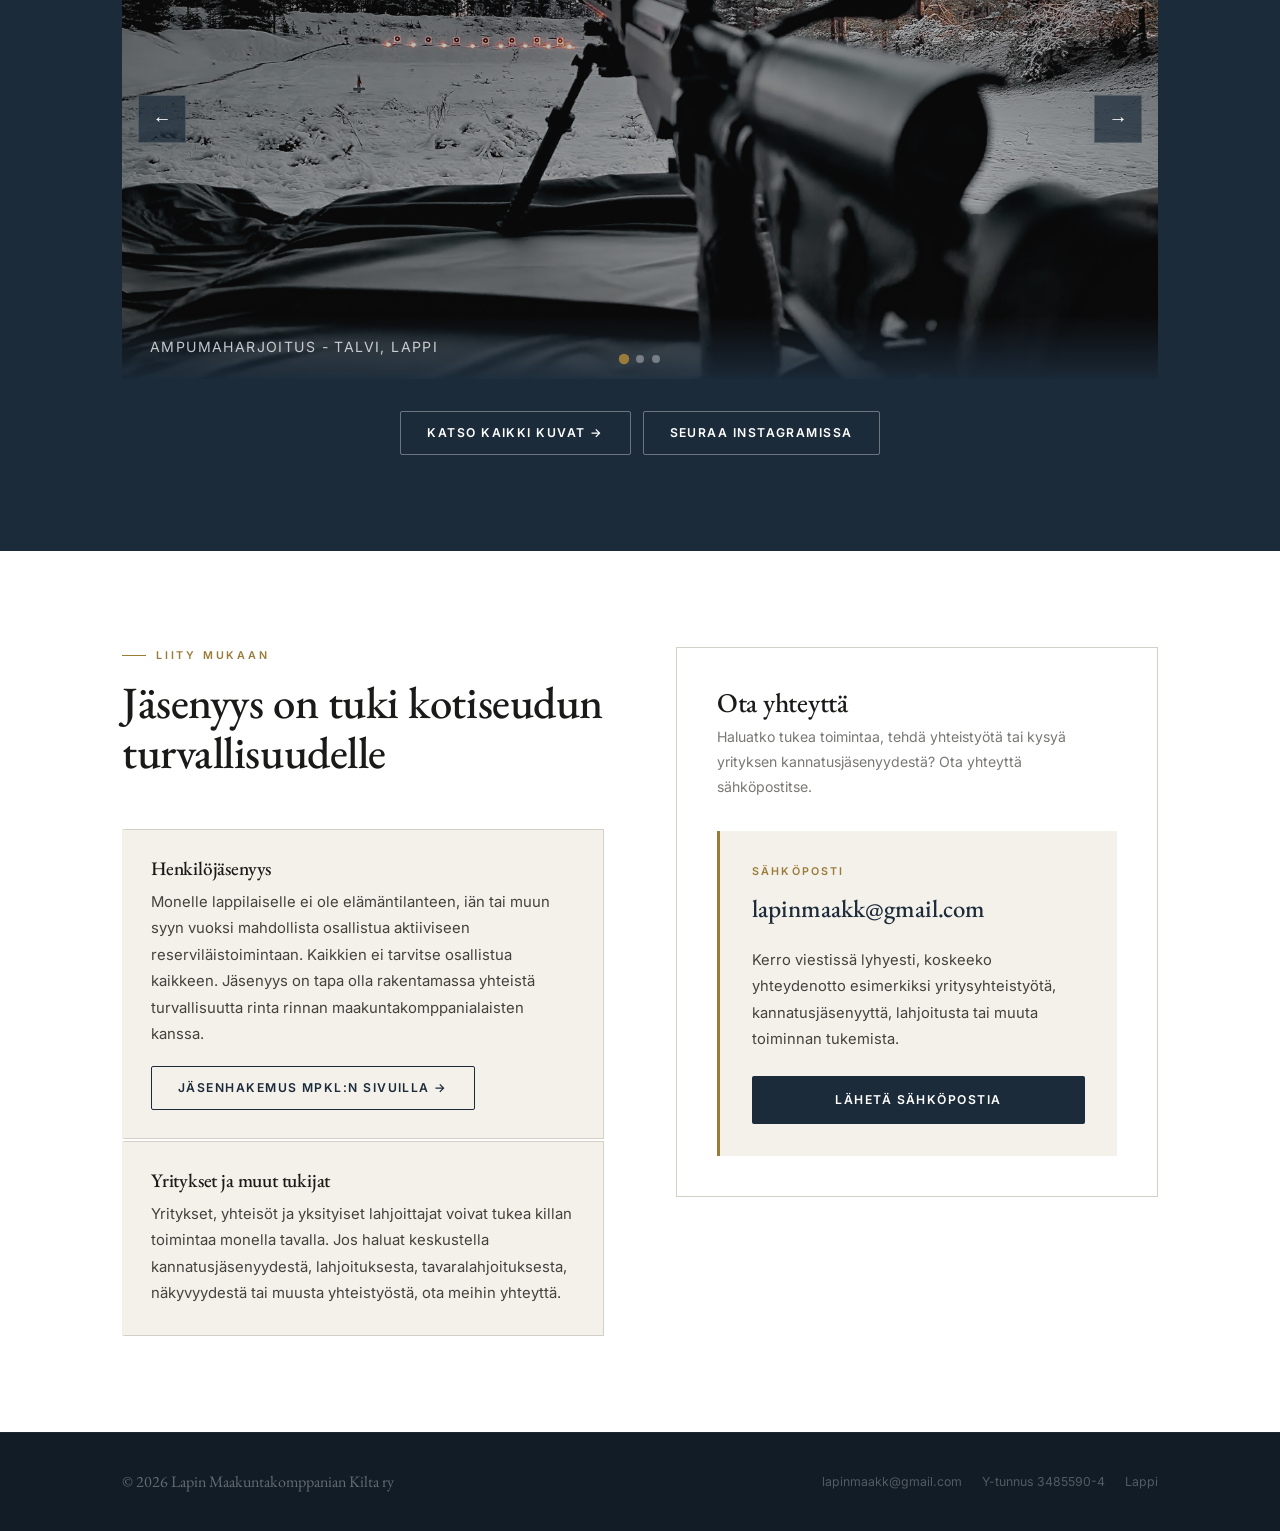
==== commit 9190617d: "Update index.html" ====
--- a/index.html
+++ b/index.html
@@ -3,23 +3,50 @@
 <head>
   <meta charset="UTF-8">
   <meta name="viewport" content="width=device-width, initial-scale=1.0">
+
   <title>Lapin Maakuntakomppanian Kilta ry</title>
-  <meta name="description" content="Lapin Maakuntakomppanian Kilta ry on Puolustusvoimien Lapin maakuntakomppanian tukiyhdistys. Tue vapaaehtoista maanpuolustusta Lapissa.">
-  <meta name="keywords" content="Lapin Maakuntakomppanian Kilta, maakuntakomppania, maanpuolustus, Lappi, Rovaniemi, reserviläiset, vapaaehtoinen maanpuolustus">
+
+  <meta
+    name="description"
+    content="Lapin Maakuntakomppanian Kilta ry on Puolustusvoimien Lapin maakuntakomppanian tukiyhdistys. Tue vapaaehtoista maanpuolustusta Lapissa.">
+
+  <meta
+    name="keywords"
+    content="Lapin Maakuntakomppanian Kilta, maakuntakomppania, maanpuolustus, Lappi, Rovaniemi, reserviläiset, vapaaehtoinen maanpuolustus">
+
   <meta name="author" content="Lapin Maakuntakomppanian Kilta ry">
   <meta name="robots" content="index, follow">
-  <link rel="canonical" href="https://lapinmaakuntakomppania.fi/">
+
+  <link
+    rel="canonical"
+    href="https://lapinmaakuntakomppania.fi/">
+
   <meta property="og:type" content="website">
   <meta property="og:url" content="https://lapinmaakuntakomppania.fi/">
   <meta property="og:title" content="Lapin Maakuntakomppanian Kilta ry">
-  <meta property="og:description" content="Puolustusvoimien Lapin maakuntakomppanian tukiyhdistys. Vahva yhteys vapaaehtoiseen maanpuolustukseen.">
-  <meta property="og:image" content="https://lapinmaakuntakomppania.fi/kuvat/ampumarata-talvi.jpg">
+
+  <meta
+    property="og:description"
+    content="Puolustusvoimien Lapin maakuntakomppanian tukiyhdistys. Vahva yhteys vapaaehtoiseen maanpuolustukseen.">
+
+  <meta
+    property="og:image"
+    content="https://lapinmaakuntakomppania.fi/kuvat/ampumarata-talvi.jpg">
+
   <meta property="og:locale" content="fi_FI">
   <meta property="og:site_name" content="Lapin Maakuntakomppanian Kilta ry">
+
   <meta name="twitter:card" content="summary_large_image">
   <meta name="twitter:title" content="Lapin Maakuntakomppanian Kilta ry">
-  <meta name="twitter:description" content="Puolustusvoimien Lapin maakuntakomppanian tukiyhdistys. Vahva yhteys vapaaehtoiseen maanpuolustukseen.">
-  <meta name="twitter:image" content="https://lapinmaakuntakomppania.fi/kuvat/ampumarata-talvi.jpg">
+
+  <meta
+    name="twitter:description"
+    content="Puolustusvoimien Lapin maakuntakomppanian tukiyhdistys. Vahva yhteys vapaaehtoiseen maanpuolustukseen.">
+
+  <meta
+    name="twitter:image"
+    content="https://lapinmaakuntakomppania.fi/kuvat/ampumarata-talvi.jpg">
+
   <script type="application/ld+json">
   {
     "@context": "https://schema.org",
@@ -36,87 +63,182 @@
     }
   }
   </script>
+
   <link rel="preconnect" href="https://fonts.googleapis.com">
-  <link href="https://fonts.googleapis.com/css2?family=EB+Garamond:ital,wght@0,400;0,500;0,600;1,400;1,500&family=Inter:wght@300;400;500;600&display=swap" rel="stylesheet">
+
+  <link
+    href="https://fonts.googleapis.com/css2?family=EB+Garamond:ital,wght@0,400;0,500;0,600;1,400;1,500&family=Inter:wght@300;400;500;600&display=swap"
+    rel="stylesheet">
+
   <link rel="stylesheet" href="css/style.css">
 </head>
+
 <body>
 
 <!-- NAV -->
 <nav id="nav">
   <div class="nav-in">
+
     <a href="#hero" class="nav-logo">
-      <img src="kuvat/lapvaakuna.png" alt="Lapin vaakuna">
+      <img
+        src="kuvat/lapvaakuna.png"
+        alt="Lapin vaakuna">
+
       <div class="nav-logo-text">
-        <span class="nav-logo-name">Lapin Maakuntakomppanian Kilta ry</span>
-        <span class="nav-logo-sub">Lappi</span>
+        <span class="nav-logo-name">
+          Lapin Maakuntakomppanian Kilta ry
+        </span>
+
+        <span class="nav-logo-sub">
+          Lappi
+        </span>
       </div>
     </a>
+
     <div class="nav-links">
       <a href="#esittely">Esittely</a>
       <a href="#toiminta">Tue toimintaa</a>
       <a href="galleria.html">Galleria</a>
-      <a href="#liity">Liity jäseneksi</a>
-    </div>
+
+      <a
+        href="https://mpkl.fi/jasenille/"
+        target="_blank"
+        rel="noopener">
+        Liity jäseneksi
+      </a>
+    </div>
+
     <div class="nav-hbg" id="nav-hbg">
-      <span></span><span></span><span></span>
-    </div>
+      <span></span>
+      <span></span>
+      <span></span>
+    </div>
+
   </div>
 </nav>
 
+<!-- MOBILE NAV -->
 <nav class="mob-nav" id="mob-nav">
-  <a href="#esittely">Esittely</a>
-  <a href="#toiminta">Tue toimintaa</a>
-  <a href="#galleria">Galleria</a>
-  <a href="#liity">Liity jäseneksi</a>
+
+  <a href="#esittely">
+    Esittely
+  </a>
+
+  <a href="#toiminta">
+    Tue toimintaa
+  </a>
+
+  <a href="galleria.html">
+    Galleria
+  </a>
+
+  <a
+    href="https://mpkl.fi/jasenille/"
+    target="_blank"
+    rel="noopener">
+    Liity jäseneksi
+  </a>
+
 </nav>
 
 <!-- HERO -->
 <section id="hero">
+
   <div class="hero-left">
+
     <div class="hero-content">
-      <div class="hero-label">Rovaniemi · Lappi · Suomi</div>
+
+      <div class="hero-label">
+        Rovaniemi · Lappi · Suomi
+      </div>
+
       <h1 class="hero-h1">
         Lapin<br>
         <em>Maakuntakomppanian</em>
         Kilta ry
       </h1>
-      <p class="hero-tagline">Vahva yhteys vapaaehtoiseen maanpuolustukseen</p>
+
+      <p class="hero-tagline">
+        Vahva yhteys vapaaehtoiseen maanpuolustukseen
+      </p>
+
       <p class="hero-desc">
         Lapin Maakuntakomppanian Kilta ry on Puolustusvoimien Lapin
         maakuntakomppanian tukiyhdistys. Kaikki killan varat kohdistetaan
         suoraan vapaaehtoisten toiminnan hyväksi.
       </p>
+
       <div class="hero-btns">
-        <a href="#liity" class="btn btn-gold">Liity jäseneksi</a>
-        <a href="#esittely" class="btn btn-outline-w">Lue lisää</a>
-      </div>
-    </div>
-  </div>
+
+        <a
+          href="https://mpkl.fi/jasenille/"
+          target="_blank"
+          rel="noopener"
+          class="btn btn-gold">
+          Liity jäseneksi
+        </a>
+
+        <a
+          href="#esittely"
+          class="btn btn-outline-w">
+          Lue lisää
+        </a>
+
+      </div>
+
+    </div>
+
+  </div>
+
   <div class="hero-right">
+
     <div class="hero-img-stack">
-      <img class="hero-img-top" src="kuvat/ampumarata-talvi.jpg" alt="Ampumarata talvella">
+
+      <img
+        class="hero-img-top"
+        src="kuvat/ampumarata-talvi.jpg"
+        alt="Ampumarata talvella">
+
       <div class="hero-img-divider"></div>
-      <img class="hero-img-bot" src="kuvat/maasto-kesa.jpg" alt="Maastoharjoitus kesällä">
-    </div>
-  </div>
+
+      <img
+        class="hero-img-bot"
+        src="kuvat/maasto-kesa.jpg"
+        alt="Maastoharjoitus kesällä">
+
+    </div>
+
+  </div>
+
 </section>
 
 <!-- ESITTELY -->
 <section id="esittely" class="section s-white">
+
   <div class="wrap">
+
     <div class="g2">
+
       <div>
+
         <div class="sh">
-          <div class="label">Esittely</div>
-          <h2>Lapin maakuntakomppanian tukiyhdistys</h2>
-        </div>
+          <div class="label">
+            Esittely
+          </div>
+
+          <h2>
+            Lapin maakuntakomppanian tukiyhdistys
+          </h2>
+        </div>
+
         <div class="esittely-text">
+
           <p class="fade">
             Puolustusvoimat kouluttaa ja varustaa oman maakuntakomppaniansa.
             Lapin Maakuntakomppanian Kilta ry täydentää ja tukee tätä
             toimintaa tarjoamalla lisäresursseja, osaamista ja yhteisöllistä tukea.
           </p>
+
           <p class="fade">
             Killan hankkimat varat ja muu tuki kohdistetaan suoraan
             maakuntakomppanian vapaaehtoisten toiminnan hyväksi.
@@ -124,284 +246,559 @@
             ei makseta palkkioita tai korvauksia, vaan kaikki panos
             annetaan yhteisen turvallisuuden edistämiseksi.
           </p>
+
           <p class="fade">
             Killan tukeminen on konkreettinen tapa tukea Lapin alueen
             kokonaisturvallisuutta ja maanpuolustusta.
           </p>
-        </div>
-      </div>
+
+        </div>
+
+      </div>
+
       <div class="side-cards fade">
+
         <div class="scard">
-          <div class="scard-label">Yhdistys</div>
-          <div class="scard-val">Lapin Maakuntakomppanian Kilta ry</div>
-          <div class="scard-sub">Rekisteröity yhdistys</div>
-        </div>
+
+          <div class="scard-label">
+            Yhdistys
+          </div>
+
+          <div class="scard-val">
+            Lapin Maakuntakomppanian Kilta ry
+          </div>
+
+          <div class="scard-sub">
+            Rekisteröity yhdistys
+          </div>
+
+        </div>
+
         <div class="scard-row">
+
           <div class="scard">
-            <div class="scard-label">Y-tunnus</div>
-            <div class="scard-val">3485590-4</div>
-          </div>
+
+            <div class="scard-label">
+              Y-tunnus
+            </div>
+
+            <div class="scard-val">
+              3485590-4
+            </div>
+
+          </div>
+
           <div class="scard">
-            <div class="scard-label">Kotipaikka</div>
-            <div class="scard-val">Lappi</div>
-          </div>
-        </div>
+
+            <div class="scard-label">
+              Kotipaikka
+            </div>
+
+            <div class="scard-val">
+              Lappi
+            </div>
+
+          </div>
+
+        </div>
+
         <div class="scard">
-          
-          <div class="scard-sub">lapinmaakk@gmail.com</div>
-        </div>
+
+          <div class="scard-label">
+            Sähköposti
+          </div>
+
+          <div class="scard-sub">
+
+            <a href="mailto:lapinmaakk@gmail.com">
+              lapinmaakk@gmail.com
+            </a>
+
+          </div>
+
+        </div>
+
         <div class="scard">
-          <div class="scard-label">Toimintaperiaate</div>
-          <div class="scard-val">Täysin vapaaehtoista</div>
-          <div class="scard-sub">Ei palkkioita toimihenkilöille</div>
-        </div>
-      </div>
-    </div>
-  </div>
+
+          <div class="scard-label">
+            Toimintaperiaate
+          </div>
+
+          <div class="scard-val">
+            Täysin vapaaehtoista
+          </div>
+
+          <div class="scard-sub">
+            Ei palkkioita toimihenkilöille
+          </div>
+
+        </div>
+
+      </div>
+
+    </div>
+
+  </div>
+
 </section>
 
 <hr class="rule">
 
 <!-- TOIMINTA -->
 <section id="toiminta" class="section s-snow">
+
   <div class="wrap">
+
     <div class="sh center">
-      <div class="label center">Tue toimintaa</div>
-      <h2>Konkreettisia tapoja osallistua</h2>
-    </div>
+
+      <div class="label center">
+        Tue toimintaa
+      </div>
+
+      <h2>
+        Konkreettisia tapoja osallistua
+      </h2>
+
+    </div>
+
     <div class="toiminta-grid">
+
+      <!-- HENKILÖJÄSENYYS -->
       <div class="tblock fade">
-        <h3>Henkilöjäsenyys</h3>
+
+        <h3>
+          Henkilöjäsenyys
+        </h3>
+
         <p>
           Killan jäsenenä olet osa toimintaa, joka vahvistaa alueellista
           maanpuolustusta. Jäsenet saavat tiedotteita ja voivat osallistua
           killan järjestämiin tapahtumiin, koulutuksiin ja toimintaan.
           Jäsenmaksun tuotto käytetään suoraan maakuntakomppanian tukemiseen.
         </p>
-        <a href="#liity" class="btn btn-outline">Täytä jäsenlomake</a>
-      </div>
+
+        <a
+          href="https://mpkl.fi/jasenille/"
+          target="_blank"
+          rel="noopener"
+          class="btn btn-outline">
+          Jäsenhakemus MPKL:n sivuilla
+        </a>
+
+      </div>
+
+      <!-- YRITYKSET -->
       <div class="tblock fade">
-        <h3>Yrityksen kannatusjäsenyys</h3>
+
+        <h3>
+          Yrityksen kannatusjäsenyys
+        </h3>
+
         <p>
           Yritykset ja yhteisöt voivat liittyä killan kannatusjäseniksi.
-          Kannatusjäsenet voivat halutessaan käyttää sähköistä tai painettua
-          jäsenmerkkiä viestinä sitoutumisestaan yhteiseen turvallisuuteen.
-          Liittyminen onnistuu yhteydenottolomakkeella.
+          Kannatusjäsenyys on konkreettinen tapa tukea Lapin
+          maakuntakomppanian vapaaehtoista toimintaa ja alueellista
+          kokonaisturvallisuutta.
         </p>
-        <a href="#liity" class="btn btn-outline">Ota yhteyttä</a>
-      </div>
+
+        <a
+          href="#yhteydenotto"
+          class="btn btn-outline">
+          Ota yhteyttä
+        </a>
+
+      </div>
+
+      <!-- NÄKYVÄ TUKEMINEN -->
       <div class="tblock fade">
-        <h3>Näkyvä tukeminen</h3>
+
+        <h3>
+          Näkyvä tukeminen
+        </h3>
+
         <p>
-          Voit tukea kiltaa näkyvästi esimerkiksi mainoksella tai
-          ilmoituksella killan julkaisuissa tai tapahtumissa. Näkyvyys on
-          suoraa osallistumista alueelliseen maanpuolustustyöhön.
+          Voit tukea kiltaa näkyvästi esimerkiksi mainoksella,
+          yhteistyöllä tai muulla tavalla killan julkaisuissa
+          ja tapahtumissa. Näkyvyys on suoraa osallistumista
+          alueelliseen maanpuolustustyöhön.
         </p>
-      </div>
+
+        <a
+          href="#yhteydenotto"
+          class="btn btn-outline">
+          Keskustellaan yhteistyöstä
+        </a>
+
+      </div>
+
+      <!-- LAHJOITUKSET -->
       <div class="tblock fade">
-        <h3>Lahjoitus tai perintö</h3>
+
+        <h3>
+          Lahjoitus tai perintö
+        </h3>
+
         <p>
-          Lapin Maakuntakomppanian Kilta ry voi sääntöjensä mukaan vastaanottaa
-          lahjoituksia ja perintöjä, jotka käytetään maakuntakomppanian
-          tukemiseen. Tavaralahjoitusten tulee olla suoraan käyttökelpoisia
-          tuettavalle joukolle, kilta ei harjoita tavarakauppaa.
-          Ennen lahjoitusta ota yhteyttä killan puheenjohtajaan.
+          Lapin Maakuntakomppanian Kilta ry voi sääntöjensä mukaan
+          vastaanottaa lahjoituksia ja perintöjä, jotka käytetään
+          maakuntakomppanian tukemiseen. Tavaralahjoitusten tulee olla
+          suoraan käyttökelpoisia tuettavalle joukolle, sillä kilta
+          ei harjoita tavarakauppaa.
         </p>
-      </div>
-    </div>
-  </div>
+
+        <a
+          href="#yhteydenotto"
+          class="btn btn-outline">
+          Ota yhteyttä ennen lahjoitusta
+        </a>
+
+      </div>
+
+    </div>
+
+  </div>
+
 </section>
 
 <!-- GALLERIA -->
 <section id="galleria" class="section s-navy">
+
   <div class="wrap">
+
     <div class="sh light">
-      <div class="label light">Galleria</div>
-      <h2>Toimintaa kuvissa</h2>
-      <p>Kuvia harjoituksista ja killan toiminnasta</p>
+
+      <div class="label light">
+        Galleria
+      </div>
+
+      <h2>
+        Toimintaa kuvissa
+      </h2>
+
+      <p>
+        Kuvia harjoituksista ja killan toiminnasta
+      </p>
+
     </div>
 
     <!-- SLIDESHOW -->
     <div class="slideshow">
-      <div class="slideshow-track" id="slideshow-track">
-        <div class="slide active" data-index="0">
-          <img src="kuvat/ampumarata-talvi.jpg" alt="Ampumaharjoitus talvella">
-          <div class="slide-caption">Ampumaharjoitus - talvi, Lappi</div>
-        </div>
-        <div class="slide" data-index="1">
-          <img src="kuvat/maasto-kesa.jpg" alt="Maastoharjoitus kesällä">
-          <div class="slide-caption">Maastoharjoitus - kesä, Lappi</div>
-        </div>
-        <div class="slide" data-index="2">
-          <img src="kuvat/pkm.jpg" alt="Konekivääri">
-          <div class="slide-caption">Raskas ase - harjoitus, Lappi</div>
-        </div>
-      </div>
-      <button class="slide-btn slide-prev" id="slide-prev" aria-label="Edellinen">&#8592;</button>
-      <button class="slide-btn slide-next" id="slide-next" aria-label="Seuraava">&#8594;</button>
-      <div class="slide-dots" id="slide-dots">
-        <button class="dot active" data-dot="0"></button>
-        <button class="dot" data-dot="1"></button>
-        <button class="dot" data-dot="2"></button>
-      </div>
-    </div>
-
-    <div style="text-align:center; margin-top:32px; display:flex; gap:12px; justify-content:center; flex-wrap:wrap;">
-      <a href="galleria.html" class="btn btn-outline-w">Katso kaikki kuvat &#8594;</a>
-      <a href="https://instagram.com/lapinmaakk" target="_blank" rel="noopener" class="btn btn-outline-w">Seuraa Instagramissa</a>
-    </div>
+
+      <div
+        class="slideshow-track"
+        id="slideshow-track">
+
+        <div
+          class="slide active"
+          data-index="0">
+
+          <img
+            src="kuvat/ampumarata-talvi.jpg"
+            alt="Ampumaharjoitus talvella">
+
+          <div class="slide-caption">
+            Ampumaharjoitus - talvi, Lappi
+          </div>
+
+        </div>
+
+        <div
+          class="slide"
+          data-index="1">
+
+          <img
+            src="kuvat/maasto-kesa.jpg"
+            alt="Maastoharjoitus kesällä">
+
+          <div class="slide-caption">
+            Maastoharjoitus - kesä, Lappi
+          </div>
+
+        </div>
+
+        <div
+          class="slide"
+          data-index="2">
+
+          <img
+            src="kuvat/pkm.jpg"
+            alt="Konekivääri">
+
+          <div class="slide-caption">
+            Raskas ase - harjoitus, Lappi
+          </div>
+
+        </div>
+
+      </div>
+
+      <button
+        class="slide-btn slide-prev"
+        id="slide-prev"
+        aria-label="Edellinen">
+        &#8592;
+      </button>
+
+      <button
+        class="slide-btn slide-next"
+        id="slide-next"
+        aria-label="Seuraava">
+        &#8594;
+      </button>
+
+      <div
+        class="slide-dots"
+        id="slide-dots">
+
+        <button
+          class="dot active"
+          data-dot="0"
+          aria-label="Kuva 1">
+        </button>
+
+        <button
+          class="dot"
+          data-dot="1"
+          aria-label="Kuva 2">
+        </button>
+
+        <button
+          class="dot"
+          data-dot="2"
+          aria-label="Kuva 3">
+        </button>
+
+      </div>
+
+    </div>
+
+    <div
+      style="
+        text-align:center;
+        margin-top:32px;
+        display:flex;
+        gap:12px;
+        justify-content:center;
+        flex-wrap:wrap;
+      ">
+
+      <a
+        href="galleria.html"
+        class="btn btn-outline-w">
+        Katso kaikki kuvat &#8594;
+      </a>
+
+      <a
+        href="https://instagram.com/lapinmaakk"
+        target="_blank"
+        rel="noopener"
+        class="btn btn-outline-w">
+        Seuraa Instagramissa
+      </a>
+
+    </div>
+
+  </div>
+
 </section>
 
-<!-- LIITY -->
-<section id="liity" class="section s-white">
+<!-- JÄSENYYS JA YHTEYDENOTTO -->
+<section id="yhteydenotto" class="section s-white">
+
   <div class="wrap">
+
     <div class="g2">
+
+      <!-- JÄSENYYS -->
       <div>
+
         <div class="sh">
-          <div class="label">Liity mukaan</div>
-          <h2>Jäsenyys on tuki kotiseudun turvallisuudelle</h2>
-        </div>
+
+          <div class="label">
+            Liity mukaan
+          </div>
+
+          <h2>
+            Jäsenyys on tuki kotiseudun turvallisuudelle
+          </h2>
+
+        </div>
+
         <div class="liity-cards">
+
           <div class="lcard fade">
-            <h3>Henkilöjäsenyys</h3>
+
+            <h3>
+              Henkilöjäsenyys
+            </h3>
+
             <p>
-              Monelle lappilaiselle ei ole elämäntilanteen, iän tai
-              muun syyn vuoksi mahdollista osallistua aktiiviseen
-              reserviläistoimintaan. Kaikkien ei tarvitse osallistua
-              kaikkeen, jäsenyys on tapa olla rakentamassa
+              Monelle lappilaiselle ei ole elämäntilanteen,
+              iän tai muun syyn vuoksi mahdollista osallistua
+              aktiiviseen reserviläistoimintaan. Kaikkien ei tarvitse
+              osallistua kaikkeen. Jäsenyys on tapa olla rakentamassa
               yhteistä turvallisuutta rinta rinnan
               maakuntakomppanialaisten kanssa.
             </p>
-          </div>
+
+            <a
+              href="https://mpkl.fi/jasenille/"
+              target="_blank"
+              rel="noopener"
+              class="btn btn-outline"
+              style="margin-top:18px;">
+              Jäsenhakemus MPKL:n sivuilla &#8594;
+            </a>
+
+          </div>
+
           <div class="lcard fade">
-            <h3>Yrityksen kannatusjäsenyys</h3>
+
+            <h3>
+              Yritykset ja muut tukijat
+            </h3>
+
             <p>
-              Yrityksesi voi liittyä kannatusjäseneksi ja viestiä
-              konkreettisesta sitoutumisesta alueen kokonaisturvallisuuteen.
-              Liittyminen onnistuu yhteydenottolomakkeella.
+              Yritykset, yhteisöt ja yksityiset lahjoittajat voivat
+              tukea killan toimintaa monella tavalla. Jos haluat
+              keskustella kannatusjäsenyydestä, lahjoituksesta,
+              tavaralahjoituksesta, näkyvyydestä tai muusta
+              yhteistyöstä, ota meihin yhteyttä.
             </p>
-          </div>
-        </div>
-      </div>
+
+          </div>
+
+        </div>
+
+      </div>
+
+      <!-- YHTEYDENOTTO -->
       <div class="form-side fade">
-        <h3>Jätä yhteydenottopyyntö</h3>
-        <p class="form-sub">Ota yhteyttä.</p>
-        <form class="form" action="https://api.web3forms.com/submit" method="POST">
-          <input type="hidden" name="access_key" value="9f4e78cb-9a2d-4c23-839c-17b683efbeee">
-          <input type="hidden" name="subject" value="Yhteydenottopyyntö - Lapin Maakuntakomppanian Kilta">
-          <input type="hidden" name="redirect" value="https://lapinmaakuntakomppania.fi/kiitos.html">
-          <input type="checkbox" name="botcheck" style="display:none">
-          <div class="fg">
-            <label for="yritys">Yritys (jos kannatusjäsen)</label>
-            <input type="text" id="yritys" name="yritys" placeholder="Yrityksen nimi tai jätä tyhjäksi">
-          </div>
-          <div class="frow">
-            <div class="fg">
-              <label for="etunimi">Etunimi *</label>
-              <input type="text" id="etunimi" name="etunimi" required placeholder="Matti">
-            </div>
-            <div class="fg">
-              <label for="sukunimi">Sukunimi *</label>
-              <input type="text" id="sukunimi" name="sukunimi" required placeholder="Korhonen">
-            </div>
-          </div>
-          <div class="frow">
-            <div class="fg">
-              <label for="puhelin">Puhelin *</label>
-              <input type="tel" id="puhelin" name="puhelin" required placeholder="+358 40 000 0000">
-            </div>
-            <div class="fg">
-              <label for="email">Sähköposti *</label>
-              <input type="email" id="email" name="email" required placeholder="matti@email.fi">
-            </div>
-          </div>
-          <div class="fg">
-            <label for="vuosi">Vuosi jolloin Suomi itsenäistyi? *</label>
-            <input type="text" id="vuosi" name="vuosi" required pattern="1917" placeholder="_ _ _ _" title="Väärä vuosi">
-          </div>
-          <div class="fg">
-            <label for="tuki">Mahdollinen tuki tai viesti</label>
-            <textarea id="tuki" name="tuki" placeholder="Kerro vapaasti..."></textarea>
-          </div>
-          <button type="submit" class="btn btn-navy" style="width:100%;padding:14px 0;">
-            Lähetä yhteydenottopyyntö
-          </button>
-        </form>
-      </div>
-    </div>
-  </div>
+
+        <h3>
+          Ota yhteyttä
+        </h3>
+
+        <p class="form-sub">
+          Haluatko tukea toimintaa, tehdä yhteistyötä tai kysyä
+          yrityksen kannatusjäsenyydestä? Ota yhteyttä sähköpostitse.
+        </p>
+
+        <div
+          style="
+            margin-top:32px;
+            padding:32px;
+            background:var(--snow);
+            border-left:3px solid var(--gold);
+          ">
+
+          <div
+            style="
+              font-size:0.67rem;
+              font-weight:600;
+              letter-spacing:0.2em;
+              text-transform:uppercase;
+              color:var(--gold);
+              margin-bottom:8px;
+            ">
+            Sähköposti
+          </div>
+
+          <a
+            href="mailto:lapinmaakk@gmail.com"
+            style="
+              font-family:'EB Garamond',Georgia,serif;
+              font-size:1.55rem;
+              font-weight:500;
+              color:var(--navy);
+              word-break:break-word;
+            ">
+            lapinmaakk@gmail.com
+          </a>
+
+          <p
+            style="
+              margin-top:18px;
+              margin-bottom:24px;
+              font-size:0.92rem;
+            ">
+            Kerro viestissä lyhyesti, koskeeko yhteydenotto
+            esimerkiksi yritysyhteistyötä, kannatusjäsenyyttä,
+            lahjoitusta tai muuta toiminnan tukemista.
+          </p>
+
+          <a
+            href="mailto:lapinmaakk@gmail.com?subject=Yhteistyö%20tai%20toiminnan%20tukeminen%20-%20Lapin%20Maakuntakomppanian%20Kilta"
+            class="btn btn-navy"
+            style="
+              width:100%;
+              padding:14px 20px;
+            ">
+            Lähetä sähköpostia
+          </a>
+
+        </div>
+
+      </div>
+
+    </div>
+
+  </div>
+
 </section>
-
-<!-- YHTEYSTIEDOT poistetaan jossei löydy korvaavaa.
-  
-<section id="yhteystiedot" class="section s-navy">
-  <div class="wrap">
-    <div class="g2">
-      <div>
-        <div class="sh light">
-          <div class="label light">Yhteystiedot</div>
-          <h2>Ota yhteyttä</h2>
-          <p>Vastaamme viesteihin mahdollisimman nopeasti.</p>
-        </div>
-        <div class="yt-items">
-          <div class="yt-item fade">
-            <span class="yt-key">Sähköposti</span>
-            <span class="yt-val">
-              <a href="mailto:lapinmaakk@gmail.com">lapinmaakk@gmail.com</a>
-            </span>
-          </div>
-          <div class="yt-item fade">
-            <span class="yt-key">Puheenjohtaja</span>
-            <span class="yt-val">Niko Tohu</span>
-          </div>
-          <div class="yt-item fade">
-            <span class="yt-key">Y-tunnus</span>
-            <span class="yt-val">3485590-4</span>
-          </div>
-          <div class="yt-item fade">
-            <span class="yt-key">Kotipaikka</span>
-            <span class="yt-val">Lappi</span>
-          </div>
-        </div>
-      </div>
-      <div class="fade">
-        <div class="yt-note">
-          <p>
-            Lapin Maakuntakomppanian Kilta ry toimii täysin vapaaehtoisvoimin.
-            Killan tukeminen on konkreettinen tapa tukea Lapin alueen
-            kokonaisturvallisuutta ja maanpuolustusta. Jäsenmaksu- ja muut tulot
-            mahdollistavat koulutusmateriaalien hankinnan, kouluttajien tukemisen
-            sekä materiaalin ja varustuksen hankkimisen, joka on tarpeen
-            virka-apu- tai poikkeusolojen toiminnassa.
-          </p>
-        </div>
-      </div>
-    </div>
-  </div>
-</section> 
-  -->
 
 <!-- FOOTER -->
 <footer>
+
   <div class="ft-in">
+
     <span class="ft-left">
-      © 2025 Lapin Maakuntakomppanian Kilta ry
+      © 2026 Lapin Maakuntakomppanian Kilta ry
     </span>
+
     <div class="ft-right">
-      <a href="mailto:lapinmaakk@gmail.com">lapinmaakk@gmail.com</a>
-      <span>Y-tunnus 3485590-4</span>
-      <span>Lappi</span>
-    </div>
-  </div>
+
+      <a href="mailto:lapinmaakk@gmail.com">
+        lapinmaakk@gmail.com
+      </a>
+
+      <span>
+        Y-tunnus 3485590-4
+      </span>
+
+      <span>
+        Lappi
+      </span>
+
+    </div>
+
+  </div>
+
 </footer>
 
 <!-- LIGHTBOX -->
 <div id="lightbox">
-  <div class="lb-close" id="lb-close">&#x2715;</div>
-  <img id="lb-img" src="kuvat/lapvaakuna.png" alt="" style="display:none;">
-  <div class="lb-caption" id="lb-caption"></div>
+
+  <div
+    class="lb-close"
+    id="lb-close">
+    &#x2715;
+  </div>
+
+  <img
+    id="lb-img"
+    src="kuvat/lapvaakuna.png"
+    alt=""
+    style="display:none;">
+
+  <div
+    class="lb-caption"
+    id="lb-caption">
+  </div>
+
 </div>
 
 <script src="js/main.js"></script>
+
 </body>
 </html>
--- a/css/style.css
+++ b/css/style.css
@@ -339,7 +339,7 @@
 .hero-right:hover .hero-img-top,
 .hero-right:hover .hero-img-bot { filter: brightness(0.85); }
 
-/* ── ESITTELY ────────────────────────────── */
+/* ── ESITTELY */
 .esittely-text p { font-size: 1.02rem; margin-bottom: 18px; }
 .esittely-text p:last-child { margin-bottom: 0; }
 
@@ -475,6 +475,31 @@
   text-transform: uppercase;
   color: rgba(255,255,255,0.5);
   white-space: nowrap;
+}
+
+.lb-nav {
+  position: fixed;
+  top: 50%;
+  transform: translateY(-50%);
+  background: rgba(28,43,58,0.7);
+  border: 1px solid rgba(255,255,255,0.15);
+  color: #fff;
+  width: 52px;
+  height: 52px;
+  font-size: 1.3rem;
+  cursor: pointer;
+  display: flex;
+  align-items: center;
+  justify-content: center;
+  transition: background 0.2s, border-color 0.2s;
+  z-index: 301;
+}
+.lb-nav:hover { background: var(--gold); border-color: var(--gold); }
+.lb-prev { left: 20px; }
+.lb-next { right: 20px; }
+@media (max-width: 768px) {
+  .lb-prev { left: 8px; }
+  .lb-next { right: 8px; }
 }
 
 /* LIITY */
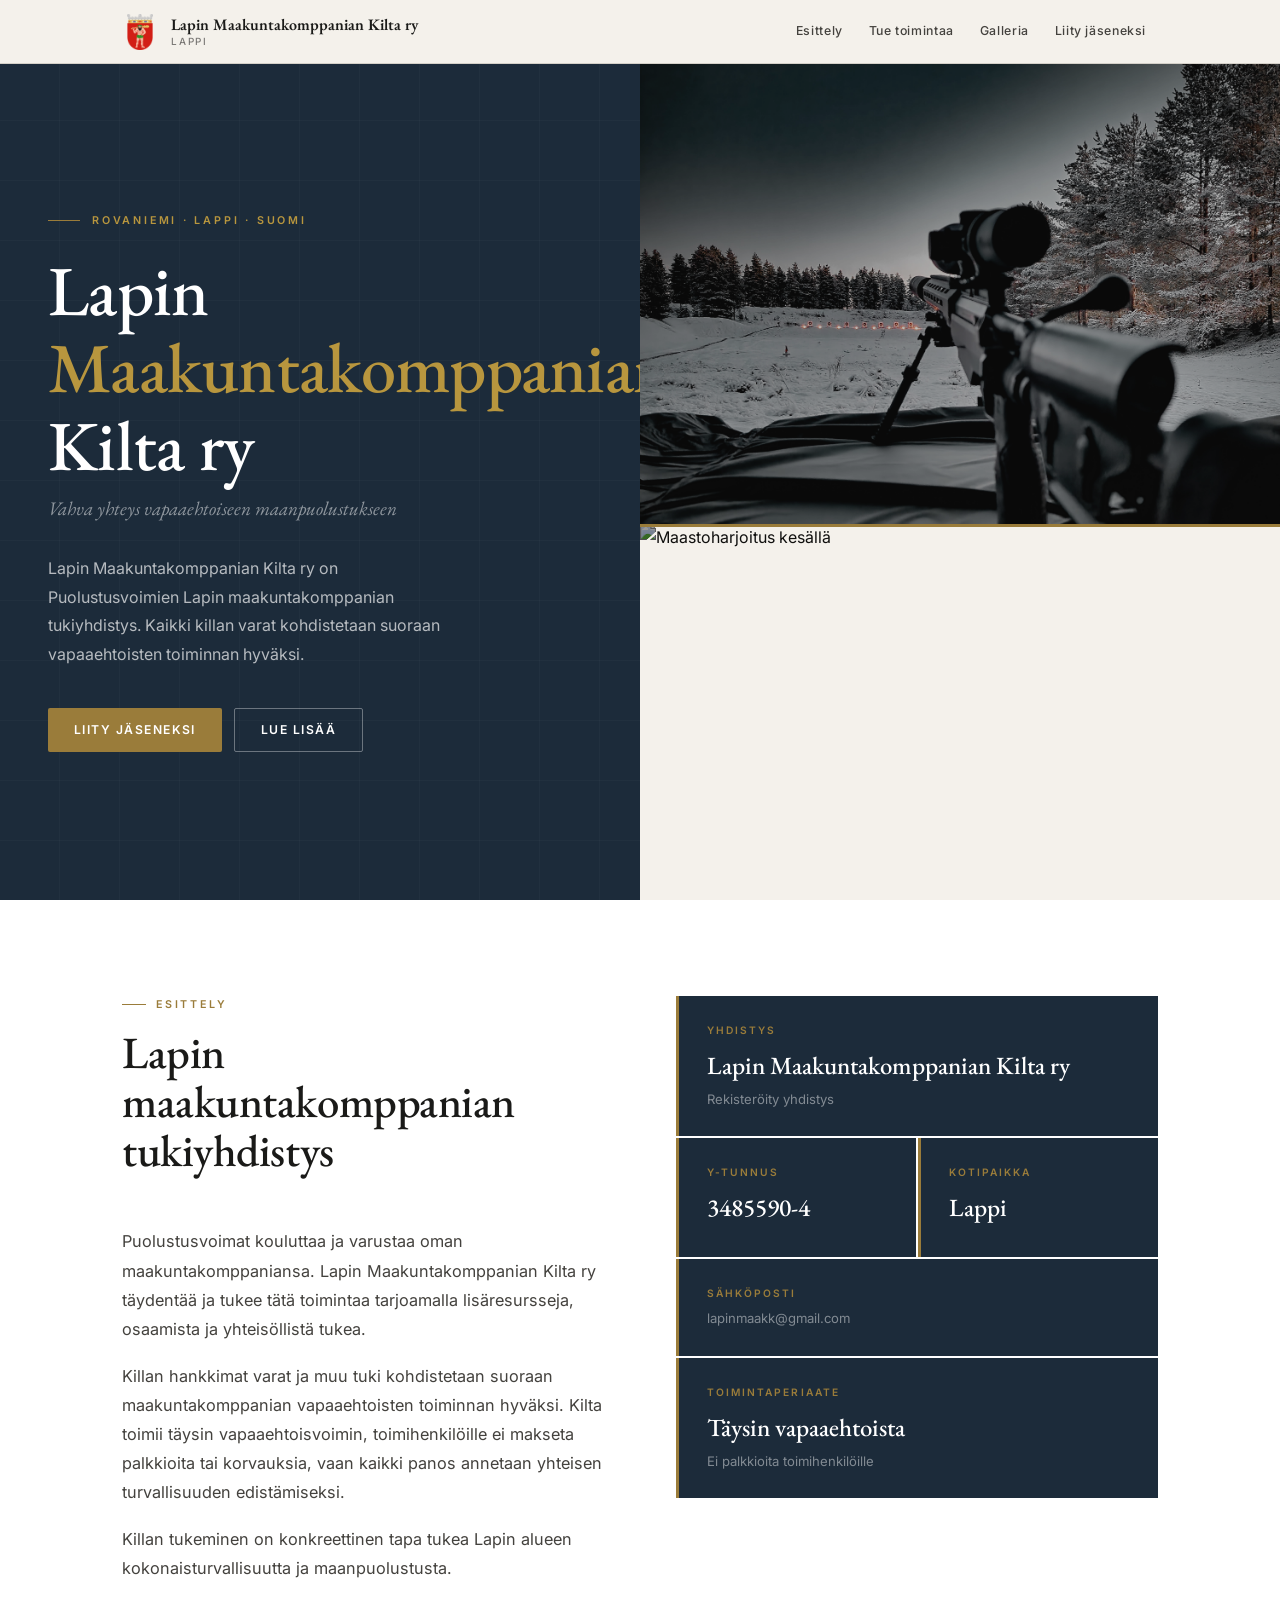
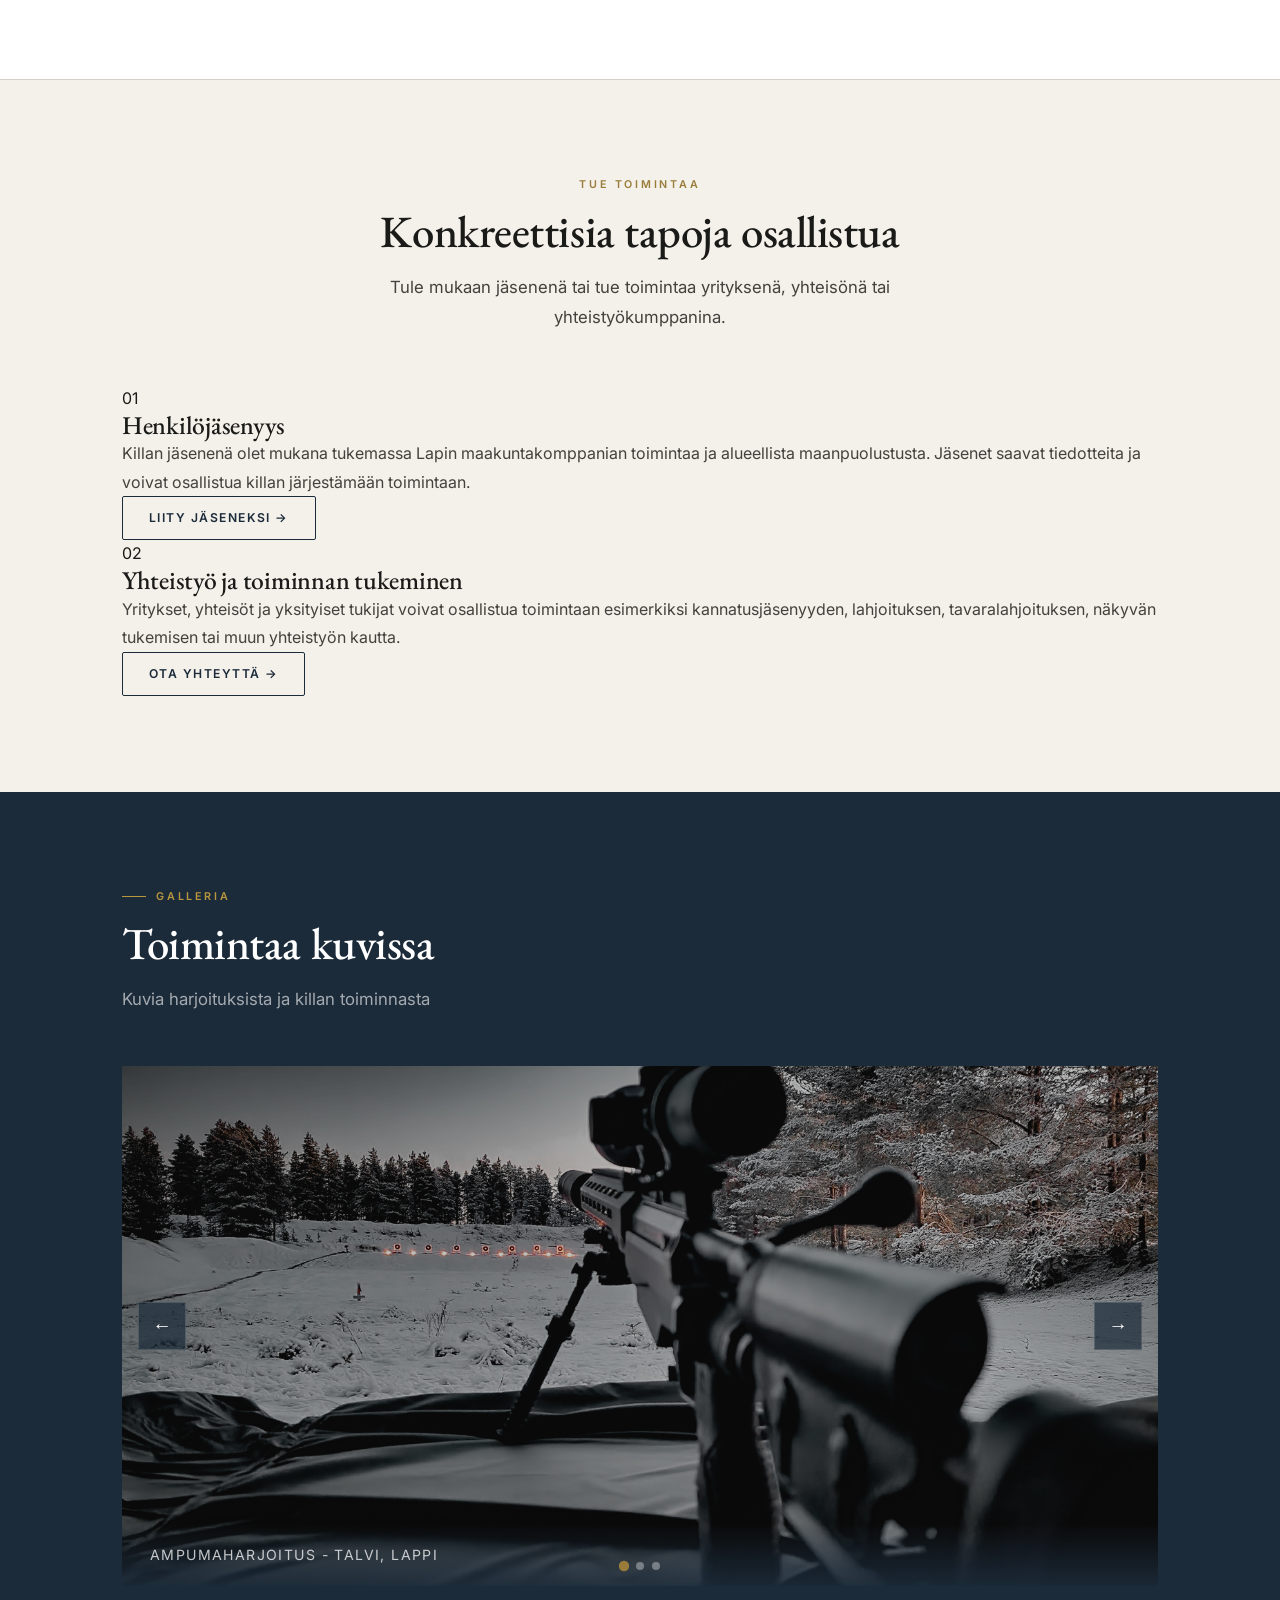
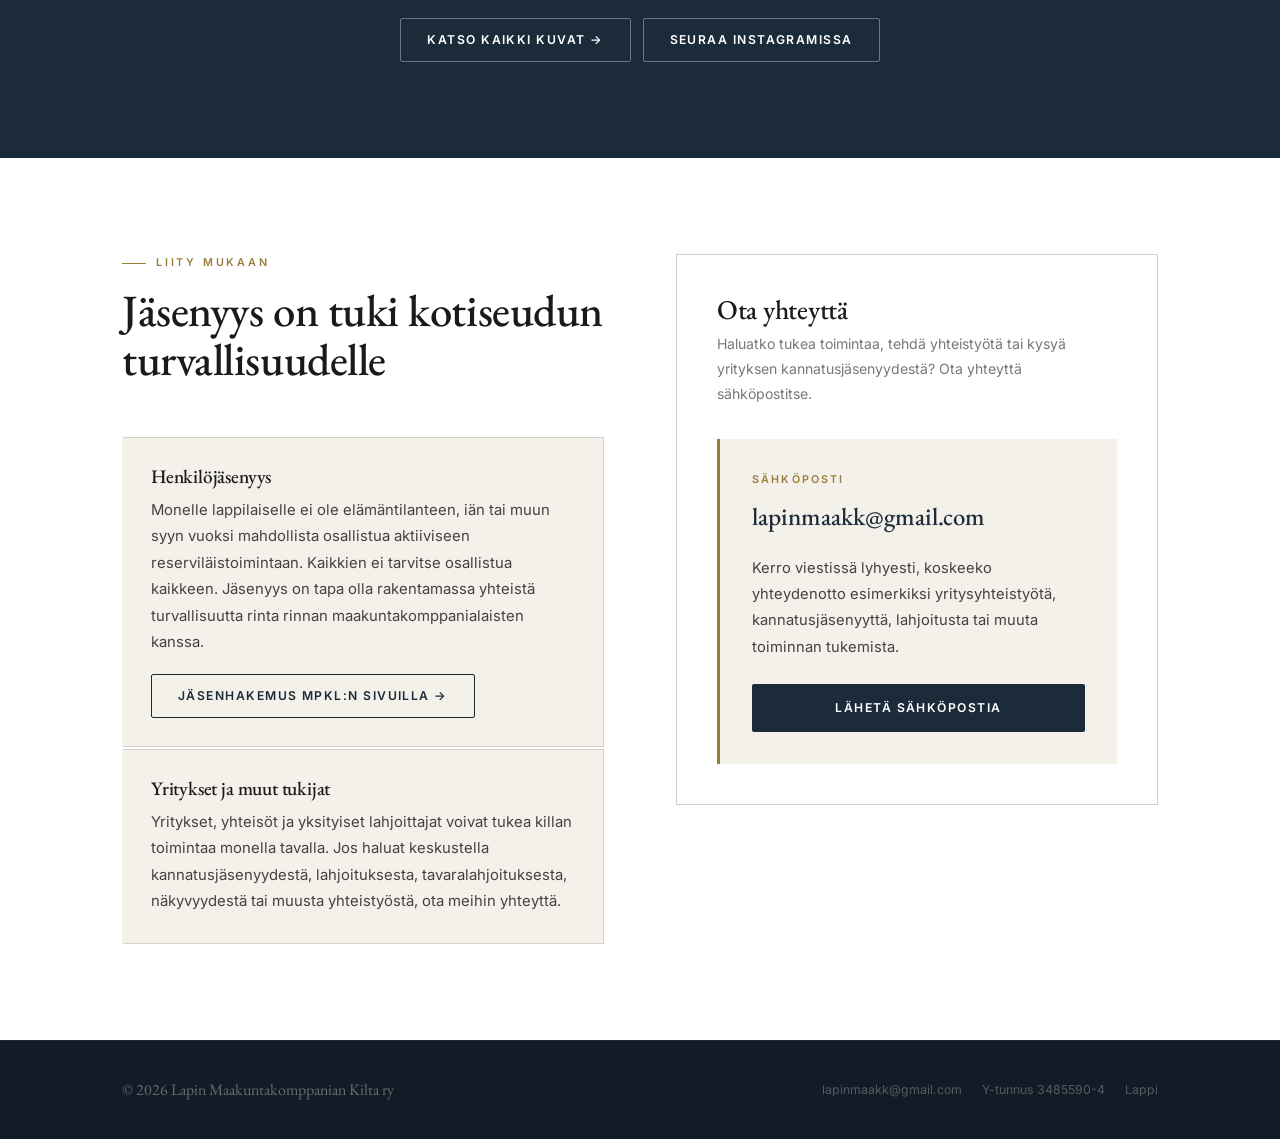
==== commit 2fa5fe1d: "Update index.html" ====
--- a/index.html
+++ b/index.html
@@ -346,118 +346,72 @@
 
 <!-- TOIMINTA -->
 <section id="toiminta" class="section s-snow">
-
   <div class="wrap">
 
     <div class="sh center">
-
-      <div class="label center">
-        Tue toimintaa
-      </div>
-
-      <h2>
-        Konkreettisia tapoja osallistua
-      </h2>
-
-    </div>
-
-    <div class="toiminta-grid">
+      <div class="label center">Tue toimintaa</div>
+      <h2>Konkreettisia tapoja osallistua</h2>
+      <p>
+        Tule mukaan jäsenenä tai tue toimintaa yrityksenä,
+        yhteisönä tai yhteistyökumppanina.
+      </p>
+    </div>
+
+    <div class="support-grid">
 
       <!-- HENKILÖJÄSENYYS -->
-      <div class="tblock fade">
-
-        <h3>
-          Henkilöjäsenyys
-        </h3>
-
-        <p>
-          Killan jäsenenä olet osa toimintaa, joka vahvistaa alueellista
-          maanpuolustusta. Jäsenet saavat tiedotteita ja voivat osallistua
-          killan järjestämiin tapahtumiin, koulutuksiin ja toimintaan.
-          Jäsenmaksun tuotto käytetään suoraan maakuntakomppanian tukemiseen.
-        </p>
-
-        <a
-          href="https://mpkl.fi/jasenille/"
-          target="_blank"
-          rel="noopener"
-          class="btn btn-outline">
-          Jäsenhakemus MPKL:n sivuilla
-        </a>
-
-      </div>
-
-      <!-- YRITYKSET -->
-      <div class="tblock fade">
-
-        <h3>
-          Yrityksen kannatusjäsenyys
-        </h3>
-
-        <p>
-          Yritykset ja yhteisöt voivat liittyä killan kannatusjäseniksi.
-          Kannatusjäsenyys on konkreettinen tapa tukea Lapin
-          maakuntakomppanian vapaaehtoista toimintaa ja alueellista
-          kokonaisturvallisuutta.
-        </p>
-
-        <a
-          href="#yhteydenotto"
-          class="btn btn-outline">
-          Ota yhteyttä
-        </a>
-
-      </div>
-
-      <!-- NÄKYVÄ TUKEMINEN -->
-      <div class="tblock fade">
-
-        <h3>
-          Näkyvä tukeminen
-        </h3>
-
-        <p>
-          Voit tukea kiltaa näkyvästi esimerkiksi mainoksella,
-          yhteistyöllä tai muulla tavalla killan julkaisuissa
-          ja tapahtumissa. Näkyvyys on suoraa osallistumista
-          alueelliseen maanpuolustustyöhön.
-        </p>
-
-        <a
-          href="#yhteydenotto"
-          class="btn btn-outline">
-          Keskustellaan yhteistyöstä
-        </a>
-
-      </div>
-
-      <!-- LAHJOITUKSET -->
-      <div class="tblock fade">
-
-        <h3>
-          Lahjoitus tai perintö
-        </h3>
-
-        <p>
-          Lapin Maakuntakomppanian Kilta ry voi sääntöjensä mukaan
-          vastaanottaa lahjoituksia ja perintöjä, jotka käytetään
-          maakuntakomppanian tukemiseen. Tavaralahjoitusten tulee olla
-          suoraan käyttökelpoisia tuettavalle joukolle, sillä kilta
-          ei harjoita tavarakauppaa.
-        </p>
-
-        <a
-          href="#yhteydenotto"
-          class="btn btn-outline">
-          Ota yhteyttä ennen lahjoitusta
-        </a>
-
-      </div>
-
-    </div>
-
-  </div>
-
+      <div class="support-card fade">
+
+        <div class="support-card-number">01</div>
+
+        <div class="support-card-content">
+          <h3>Henkilöjäsenyys</h3>
+
+          <p>
+            Killan jäsenenä olet mukana tukemassa Lapin
+            maakuntakomppanian toimintaa ja alueellista maanpuolustusta.
+            Jäsenet saavat tiedotteita ja voivat osallistua killan
+            järjestämään toimintaan.
+          </p>
+
+          <a
+            href="https://mpkl.fi/jasenille/"
+            target="_blank"
+            rel="noopener"
+            class="btn btn-outline">
+            Liity jäseneksi &#8594;
+          </a>
+        </div>
+
+      </div>
+
+
+      <!-- YHTEISTYÖ JA TUKEMINEN -->
+      <div class="support-card fade">
+
+        <div class="support-card-number">02</div>
+
+        <div class="support-card-content">
+          <h3>Yhteistyö ja toiminnan tukeminen</h3>
+
+          <p>
+            Yritykset, yhteisöt ja yksityiset tukijat voivat osallistua
+            toimintaan esimerkiksi kannatusjäsenyyden, lahjoituksen,
+            tavaralahjoituksen, näkyvän tukemisen tai muun yhteistyön kautta.
+          </p>
+
+          <a
+            href="#yhteydenotto"
+            class="btn btn-outline">
+            Ota yhteyttä &#8594;
+          </a>
+        </div>
+
+      </div>
+
+    </div>
+
+  </div>
 </section>
 
 <!-- GALLERIA -->
